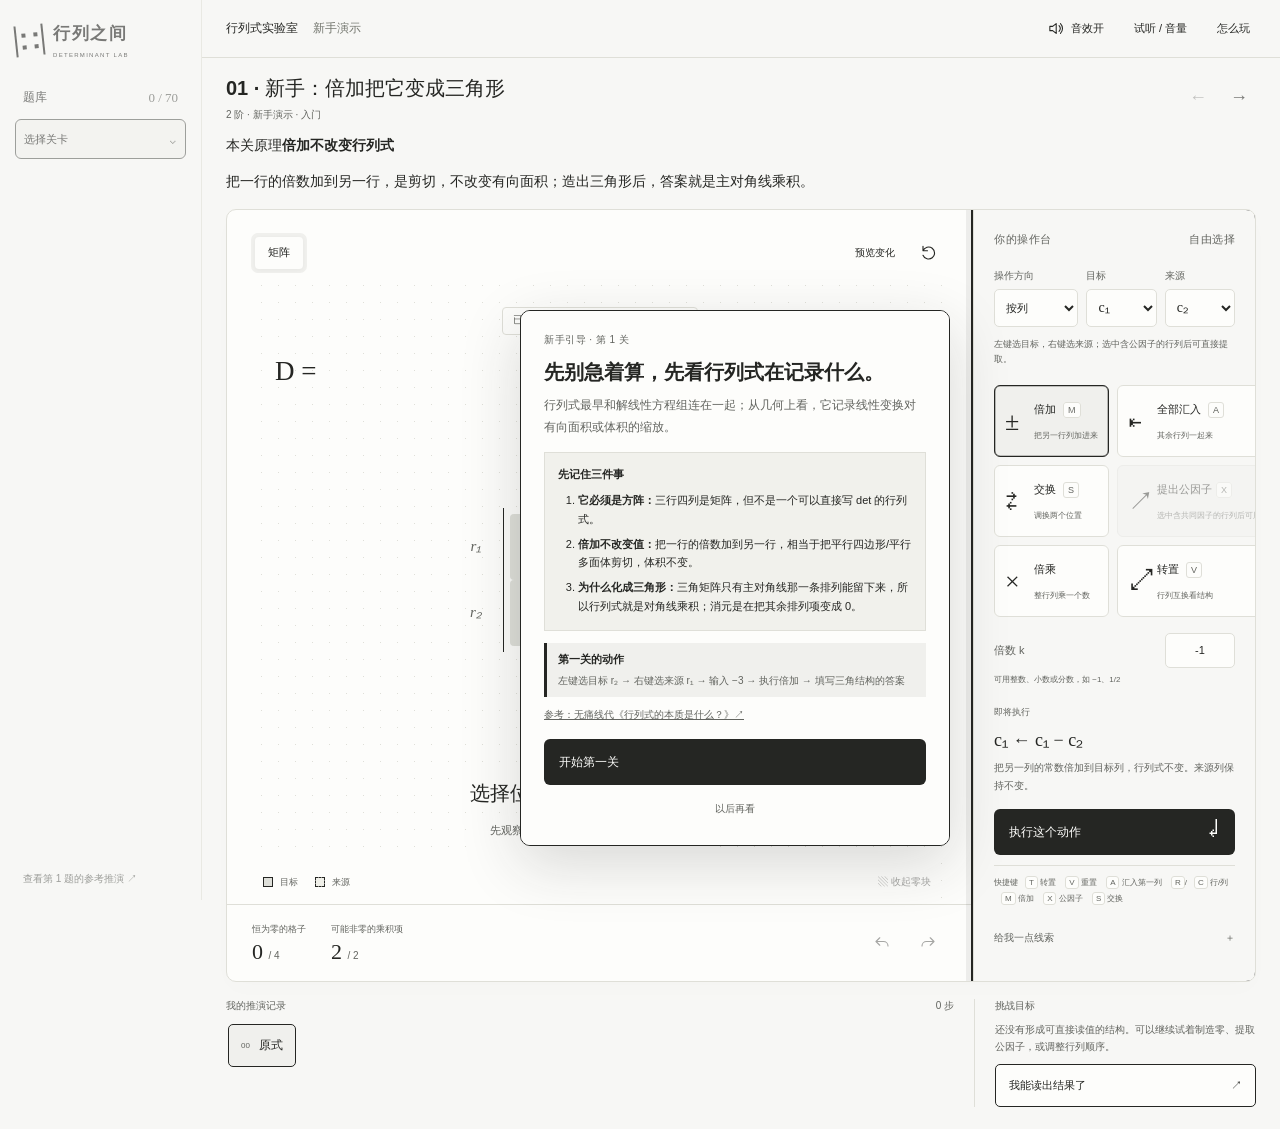
==== index.html @ 43e79a79 "Add ten principle demos and guided first level" ====
<!doctype html>
<html lang="zh-CN"><head><meta charset="UTF-8"><meta name="viewport" content="width=device-width,initial-scale=1"><meta name="theme-color" content="#f7f7f5"><meta name="description" content="由你决定下一步。自由选择行、列和变换，在声音与运动中发现行列式的结构。"><title>行列之间 — 由你决定下一步</title><link rel="stylesheet" href="styles.css"><link rel="stylesheet" href="play.css"></head>
<body class="free-play"><a class="skip" href="#main">跳到实验区</a><div class="app">
<aside class="sidebar bank-sidebar"><a class="brand" href="./" aria-label="行列之间首页"><span class="brand-mark"><i></i><i></i><i></i><i></i></span><span>行列之间<small>DETERMINANT LAB</small></span></a><div class="bank-heading"><strong>题库</strong><span id="bankProgress">0 / 60</span></div><button id="bankToggle" class="bank-toggle" aria-expanded="false">选择关卡 <span>⌄</span></button><div id="bankMenu" class="bank-menu" hidden><label class="bank-filter-label" for="bankFilter">题型</label><select id="bankFilter" class="bank-filter"><option value="all">全部题型</option></select><nav id="problemList" class="problem-list" aria-label="选择题目"></nav></div><a class="guide-link" href="guide.html">查看第 1 题的参考推演 ↗</a></aside>
<div class="main-shell"><header class="topbar"><div class="breadcrumb"><strong>行列式实验室</strong><span id="currentCategory">求和与消元</span></div><div class="top-actions"><button id="soundToggle" class="quiet-button" aria-pressed="true"><svg viewBox="0 0 24 24" aria-hidden="true"><path d="M4 9h4l5-4v14l-5-4H4ZM17 8a6 6 0 0 1 0 8M19 5a10 10 0 0 1 0 14"/></svg><span>音效开</span></button><button data-open="sound" class="quiet-button">试听 / 音量</button><button data-open="help" class="quiet-button">怎么玩</button></div></header>
<main id="main"><section class="problem-heading"><div><h1 id="problemTitle">01 · 求和与消元</h1><p id="problemNote">将行列式化成可以直接读值的结构。</p></div><div class="problem-navigation"><label class="sr-only" for="problemPicker">切换题目</label><select id="problemPicker" aria-label="切换题目"></select><button id="previousProblem" class="icon-button" aria-label="上一题">←</button><button id="nextProblem" class="icon-button" aria-label="下一题">→</button></div></section><div id="principleCard" class="principle-card" hidden><span class="principle-tag">本关原理</span><strong id="principleTitle"></strong><p id="principleText"></p></div>
<section class="workbench free-workbench" aria-label="自由操作实验台"><div class="experiment"><div class="canvas-toolbar"><div class="segmented" role="group" aria-label="显示模式"><button id="symbolicMode" class="active" aria-pressed="true">符号</button><button id="numericMode" aria-pressed="false">代入数字</button></div><div class="toolbar-right"><button id="previewToggle" class="quiet-button" aria-pressed="false">预览变化</button><button id="reset" class="icon-button" title="重新开始" aria-label="重新开始"><svg viewBox="0 0 24 24" aria-hidden="true"><path d="M4 9a8 8 0 1 1 0 6M4 3v6h6"/></svg></button></div></div>
<div id="numericControls" class="numeric-controls" hidden><label for="xValue">令 <i>x</i> = <output id="xOutput">2</output></label><input id="xValue" type="range" min="-3" max="3" value="2" step="1" aria-label="x 的取值"><span id="numericResult"></span></div>
<div class="free-stage" id="stage"><div id="stageCaption" class="play-caption">左键选目标，右键选来源；键盘也可以直接操作。</div><div class="board-area"><div id="lhs" class="math free-lhs">D =</div><div id="boardWrap" class="board-wrap"><div id="columnHandles" class="column-handles" aria-label="选择列"></div><div id="rowHandles" class="row-handles" aria-label="选择行"></div><div id="matrix" class="play-matrix" role="group" aria-label="当前行列式"></div><div id="blocks" class="blocks" aria-hidden="true"></div><svg id="actionArrows" class="action-arrows" aria-hidden="true"></svg></div></div><div id="formula" class="math free-formula"></div><div id="feedback" class="play-feedback" role="status" aria-live="polite">先观察；也可以直接试试。每一步都能撤销。</div><div class="board-bottom"><div class="legend"><span class="target-key"></span>目标 <span class="source-key"></span>来源</div><button id="compress" class="text-button" aria-pressed="false">▧ 收起零块</button></div></div>
<div class="play-status"><div><span class="stat-label">恒为零的格子</span><strong id="zeroCount">0 <small>/ 16</small></strong></div><div><span class="stat-label">可能非零的乘积项</span><strong id="termCount">24 <small>/ 24</small></strong></div><div class="undo-controls"><button id="undo" class="icon-button" aria-label="撤销" title="撤销"><svg viewBox="0 0 24 24" aria-hidden="true"><path d="M9 5 4 10l5 5M4 10h10a6 6 0 0 1 6 6"/></svg></button><button id="redo" class="icon-button" aria-label="重做" title="重做"><svg viewBox="0 0 24 24" aria-hidden="true"><path d="m15 5 5 5-5 5M20 10H10a6 6 0 0 0-6 6"/></svg></button></div></div></div>
<aside class="guide free-guide" aria-label="选择你的操作"><div class="guide-top"><span>你的操作台</span><span>自由选择</span></div><div class="selection-controls"><label>操作方向<select id="axis"><option value="column">按列</option><option value="row">按行</option></select></label><label>目标<select id="target" aria-label="目标行或列"></select></label><label id="sourceLabel">来源<select id="source" aria-label="来源行或列"></select></label></div><p class="selection-tip" id="selectionTip">左键选目标，右键选来源；选中含公因子的行列后可直接提取。</p>
<div class="operation-grid" id="operations" role="group" aria-label="选择变换"><button data-op="add" class="op-tile active" aria-pressed="true"><span>±</span><strong>倍加 <kbd>M</kbd></strong><small>把另一行列加进来</small></button><button data-op="sum" class="op-tile" aria-pressed="false"><span>⇤</span><strong>全部汇入 <kbd>A</kbd></strong><small>其余行列一起来</small></button><button data-op="swap" class="op-tile" aria-pressed="false"><span>⇄</span><strong>交换 <kbd>S</kbd></strong><small>调换两个位置</small></button><button data-op="extractX" class="op-tile" aria-pressed="false"><span>↗</span><strong id="extractTitle">提出公因子 <kbd>X</kbd></strong><small id="extractHint">选中可提取的行列后一键执行</small></button><button data-op="scale" class="op-tile" aria-pressed="false"><span>×</span><strong>倍乘</strong><small>整行列乘一个数</small></button><button data-op="transpose" class="op-tile" aria-pressed="false"><span>⤢</span><strong>转置 <kbd>V</kbd></strong><small>行列互换看结构</small></button></div>
<label class="coefficient-control" id="coefficientLabel">倍数 k <input id="coefficient" value="-1" inputmode="text" aria-label="操作倍数" aria-describedby="coefficientHelp"><span id="coefficientHelp">可用整数、小数或分数，如 −1、1/2</span></label><div class="next-operation free-next"><span>即将执行</span><div id="operationPreview" class="math"></div><p id="operationReason"></p></div><button id="apply" class="primary-button"><span>执行这个动作</span><span>↵</span></button><div class="key-strip"><span>快捷键</span><kbd>T</kbd> 转置 <kbd>V</kbd> 重置 <kbd>A</kbd> 汇入第一列 <kbd>R</kbd>/<kbd>C</kbd> 行/列 <kbd>M</kbd> 倍加 <kbd>X</kbd> 公因子 <kbd>S</kbd> 交换</div><button id="hint" class="hint-button">给我一点线索 <span>＋</span></button><p id="hintText" class="hint-text" hidden></p><div id="demoAssist" class="demo-assist" hidden><strong>60 秒提示</strong><p>还没找到路线？这里是本题最短参考演示。你可以逐步观看，也可以继续自己尝试。</p><button id="showDemo" class="demo-button">显示最短演示</button><div id="demoPanel" hidden></div></div></aside></section>
<section class="free-bottom"><div class="history-panel"><div class="section-label">我的推演记录 <span id="historyCount">0 步</span></div><div id="history" class="history-list"></div></div><div class="finish-panel"><div class="section-label">挑战目标</div><p id="structureText">让它成为能直接读值的结构。<br>不限定你用哪一种方法。</p><button id="readResult" class="result-button">我能看出答案了 <span>↗</span></button><div id="result" class="result-content" hidden></div><div id="answerGate" class="answer-gate" hidden><label for="answerInput">填写你的答案 <span>答案是行列式的值</span></label><div class="answer-row"><input id="answerInput" aria-label="填写行列式答案" inputmode="text" autocomplete="off" placeholder="例如 10 或 x^4"><button id="answerSubmit">提交答案</button></div><p id="answerFeedback" role="status"></p></div></div></section>
<div id="saveStatus" class="save-status" role="status"></div></main></div></div>
<div id="tutorialOverlay" class="tutorial-overlay" hidden><div class="tutorial-card" role="dialog" aria-labelledby="tutorialTitle"><div class="tutorial-kicker">新手引导 · 第 1 关</div><h2 id="tutorialTitle">先别急着算，先看行列式在记录什么。</h2><p id="tutorialText">行列式最早和解线性方程组连在一起；从几何上看，它记录线性变换对有向面积或体积的缩放。</p><div class="tutorial-lesson"><strong>先记住三件事</strong><ol><li><b>它必须是方阵：</b>三行四列是矩阵，但不是一个可以直接写 det 的行列式。</li><li><b>倍加不改变值：</b>把一行的倍数加到另一行，相当于把平行四边形/平行多面体剪切，体积不变。</li><li><b>为什么化成三角形：</b>三角矩阵只有主对角线那一条排列能留下来，所以行列式就是对角线乘积；消元是在把其余排列项变成 0。</li></ol></div><div class="tutorial-rule"><strong>第一关的动作</strong><span>左键选目标 r₂ → 右键选来源 r₁ → 输入 −3 → 执行倍加 → 填写三角结构的答案</span></div><a class="tutorial-source" href="https://www.bilibili.com/video/BV13e411m7Js/" target="_blank" rel="noopener">参考：无痛线代《行列式的本质是什么？》↗</a><div class="tutorial-arrow" aria-hidden="true">↘</div><button id="tutorialNext" class="primary-button">开始第一关</button><button id="tutorialSkip" class="tutorial-skip">以后再看</button></div></div>
<dialog id="infoDialog"><div class="dialog-top"><h2 id="dialogTitle"></h2><button id="closeDialog" class="icon-button" aria-label="关闭"><svg viewBox="0 0 24 24" aria-hidden="true"><path d="m6 6 12 12M18 6 6 18"/></svg></button></div><div id="dialogContent"></div></dialog><div id="srStatus" class="sr-only" role="status" aria-live="polite"></div><script src="engine.js"></script><script src="symbolic.js"></script><script src="sound.js"></script><script src="problems.js"></script><script src="app.js"></script></body></html>
---- styles.css ----
@charset "UTF-8";
:root{--bg:#f7f7f5;--paper:#fdfdfb;--surface:#f0f0ed;--surface-strong:#e5e5e0;--ink:#252623;--secondary:#62645f;--muted:#73766e;--line:#dfdfd8;--accent:#252623;--accent-text:#fdfdfb;--radius:10px;--ease:cubic-bezier(.22,1,.36,1);--ui:180ms;--motion:850ms;--font:"Segoe UI","Microsoft YaHei","PingFang SC",sans-serif;--math:"Cambria Math",Cambria,"Times New Roman",serif}
*{box-sizing:border-box}body{margin:0;background:var(--bg);color:var(--ink);font-family:var(--font);font-size:14px;-webkit-font-smoothing:antialiased}button,input{font:inherit}button,a,input{-webkit-tap-highlight-color:transparent}button{cursor:pointer;color:inherit}button{border:0;background:none}button:disabled{opacity:.4;cursor:default}button:not(:disabled):active{transform:translateY(1px)}button:focus-visible,a:focus-visible,input:focus-visible{outline:2px solid var(--ink);outline-offset:4px}button, a{touch-action:manipulation}a{color:inherit;text-decoration:none}svg{width:20px;height:20px;fill:none;stroke:currentColor;stroke-width:1.5;stroke-linecap:round;stroke-linejoin:round;flex-shrink:0}p{line-height:1.85}sup{font-size:.6em}.math{font-family:var(--math);font-weight:400;letter-spacing:0}.sr-only{position:absolute;width:1px;height:1px;overflow:hidden;clip:rect(0,0,0,0);white-space:nowrap}.skip{position:fixed;top:-100px;left:16px;z-index:10;padding:12px;background:var(--ink);color:var(--paper)}.skip:focus{top:12px}.app{display:grid;grid-template-columns:226px minmax(0,1fr);min-height:100dvh}.sidebar{display:flex;flex-direction:column;border-right:1px solid var(--line);padding:36px 23px 23px;min-height:100dvh}.brand{display:flex;align-items:center;gap:12px;font-size:20px;font-weight:650;letter-spacing:2px}.brand small{display:block;font-size:8px;letter-spacing:1.6px;font-weight:500;margin-top:7px}.brand-mark{width:35px;height:35px;border-left:2px solid var(--ink);border-right:2px solid var(--ink);display:grid;grid-template-columns:repeat(2,4px);justify-content:center;align-content:center;gap:8px;transform:rotate(-6deg)}.brand-mark i{width:4px;height:4px;background:var(--ink)}.sidebar-body{padding-top:56px}.nav-caption{font-size:11px;color:var(--secondary);margin:0 12px 16px;letter-spacing:1px}.nav-item{display:flex;align-items:center;width:100%;gap:12px;padding:0 12px;height:46px;font-size:13px;margin:6px 0;border-radius:6px;position:relative;text-align:left}.nav-item.selected{background:var(--surface-strong);font-weight:600}.nav-icon{font-size:23px;line-height:1}.nav-arrow{margin-left:auto;font-size:17px}.nav-item svg{width:18px;height:18px}.sidebar-rule{height:1px;background:var(--line);margin:32px 10px}.chapter{display:flex;gap:13px;padding:3px 12px}.chapter>span{font-family:var(--math);font-size:20px;color:var(--secondary)}.chapter>div{font-size:12px;line-height:1.7;font-weight:600}.chapter small{display:block;font-size:10px;font-weight:400;color:var(--secondary);margin-top:4px}.side-illustration{position:relative;font:italic 14px var(--math);display:grid;grid-template-columns:repeat(4,1fr);gap:15px 3px;text-align:center;margin:66px 16px 24px;padding:10px 3px;color:var(--secondary);border-left:1px solid var(--line);border-right:1px solid var(--line);transform:rotate(-7deg)}.side-arrow{position:absolute;right:-7px;top:-40px;font-size:42px;color:var(--ink);transform:rotate(-12deg)}.side-thought{text-align:center;font-size:12px;color:var(--secondary);line-height:1.9}.sidebar-foot{margin-top:auto;padding:58px 5px 0;font-size:10px;color:var(--secondary);display:flex;align-items:center;gap:6px}.sidebar-foot>span:last-child{margin-left:auto}.status-dot,.live-dot{display:inline-block;width:5px;height:5px;border-radius:50%;background:var(--ink)}.topbar{height:80px;border-bottom:1px solid var(--line);padding:0 42px;display:flex;align-items:center;justify-content:space-between}.breadcrumb{display:flex;align-items:center;gap:15px;color:var(--secondary);font-size:12px}.breadcrumb strong{font-weight:500;color:var(--ink)}.breadcrumb>span:not(.preview-badge){color:var(--muted)}.preview-badge{font-size:9px;border:1px solid var(--line);padding:3px 7px;margin-left:8px;border-radius:4px;letter-spacing:1px}.quiet-button{display:flex;align-items:center;gap:7px;font-size:12px;min-height:44px}.quiet-button svg{width:17px;height:17px}main{max-width:1420px;margin:0 auto;padding:37px 42px 0}.page-intro{display:flex;justify-content:space-between;align-items:center;margin-bottom:29px;gap:20px}.eyebrow{font-size:11px;color:var(--secondary);letter-spacing:.6px}.eyebrow span{margin:0 8px}h1{font-size:clamp(23px,2.2vw,34px);font-weight:570;letter-spacing:-.7px;margin:12px 0 9px;line-height:1.45}.page-intro p{margin:0;color:var(--secondary);font-size:12px}.original-button{display:flex;gap:11px;align-items:center;text-align:left;font-size:11px;padding:8px;flex-shrink:0}.original-button small{display:block;font-size:10px;color:var(--secondary);margin-top:6px}.note-mini{font:italic 21px var(--math);width:37px;height:43px;border:1px solid var(--line);background:var(--paper);box-shadow:3px 3px 0 var(--surface-strong);display:flex;align-items:center;justify-content:center;transform:rotate(-7deg)}.workbench{display:grid;grid-template-columns:minmax(0,1fr) 282px;border:1px solid var(--line);border-radius:var(--radius);background:var(--paper);overflow:hidden;box-shadow:0 8px 24px #33332b03}.experiment{min-width:0;display:flex;flex-direction:column}.canvas-toolbar{padding:21px 24px 0;display:flex;align-items:center;justify-content:space-between;gap:8px;min-height:58px}.segmented{display:inline-flex;gap:3px;background:var(--surface);padding:4px;border-radius:7px}.segmented button{padding:0 13px;min-height:32px;font-size:11px;border-radius:4px;color:var(--secondary)}.segmented button.active{background:var(--paper);color:var(--ink);box-shadow:0 1px 4px #2526230c}.icon-button{width:40px;min-height:40px;display:inline-flex;align-items:center;justify-content:center;border-radius:5px;flex-shrink:0}.icon-button svg{width:18px;height:18px}.matrix-stage{position:relative;min-height:390px;flex:1;background-image:radial-gradient(var(--line) .7px,transparent .7px);background-size:17px 17px;background-position:8px 9px;margin:18px 20px 0;border-radius:6px;overflow:hidden;display:flex;align-items:center;flex-direction:column;padding:21px 12px 0}.stage-caption{display:flex;align-items:center;gap:8px;font-size:10px;color:var(--secondary);text-align:center;z-index:1;background:var(--paper);padding:3px 8px;border:1px solid var(--line);border-radius:4px;min-height:25px}.live-dot{width:4px;height:4px;background:var(--secondary)}.equation{display:flex;align-items:center;justify-content:center;width:100%;gap:18px;margin:42px 0 17px;position:relative;padding-right:35px;min-height:202px}.lhs{font-size:31px;white-space:nowrap;min-width:72px;text-align:right}.matrix-wrap{position:relative;flex-shrink:0;--cell:64px;--row:46px}.matrix{display:grid;grid-template-columns:repeat(4,var(--cell));grid-template-rows:repeat(4,var(--row));padding:8px 6px;border-left:1.7px solid var(--ink);border-right:1.7px solid var(--ink);position:relative;background:var(--paper);isolation:isolate}.cell{font:italic 24px var(--math);display:flex;align-items:center;justify-content:center;position:relative;z-index:1;transition:opacity var(--ui) ease,background var(--ui) ease;border-radius:4px;white-space:nowrap}.cell.highlight{background:var(--surface-strong);color:var(--ink)}.cell.constant{font-style:normal}.cell.zero{color:var(--secondary)}.cell.zero.covered{opacity:0}.column-labels{position:absolute;display:grid;grid-template-columns:repeat(4,var(--cell));top:-25px;left:8px;font:italic 13px var(--math);color:var(--secondary);text-align:center}.row-labels{position:absolute;display:grid;grid-template-rows:repeat(4,var(--row));align-items:center;left:-24px;top:8px;font:italic 13px var(--math);color:var(--secondary)}.arrows{position:absolute;width:calc(100% + 56px);height:calc(100% + 58px);top:-42px;left:-28px;pointer-events:none;color:var(--secondary);z-index:3;overflow:visible}.arrows path.motion-path{stroke:currentColor;stroke-width:1.4;fill:none;marker-end:url(#arrowHead);opacity:.75}.arrow-static{opacity:.45}.matrix-stage.moving .motion-path{stroke-dasharray:400;animation:trace var(--motion) var(--ease) both}.matrix-stage.moving .cell.affected{animation:change var(--motion) ease both}.moving[data-motion="left"] .cell.affected{animation-name:flowLeft}.moving[data-motion="up"] .cell.affected{animation-name:flowUp}.moving[data-motion="extract"] .cell.affected{animation-name:extract}.moving[data-motion="diagonal"] .cell.affected{animation-name:diagonal}.final-answer{font-size:31px;position:absolute;right:0;background:var(--paper);padding:8px 3px}.operation-formula{font-size:20px;min-height:29px;background:var(--paper);padding:2px 12px;text-align:center}.canvas-note{font-size:10px;color:var(--secondary);margin:5px 0 18px;min-height:19px;text-align:center;max-width:90%}.canvas-bottom{width:100%;margin-top:auto;display:flex;justify-content:space-between;align-items:center;gap:10px;min-height:45px;color:var(--secondary);font-size:9px;background:var(--paper);padding:0 6px}.canvas-bottom>span{display:flex;align-items:center;gap:7px}.legend-line{width:12px;height:8px;background:var(--surface-strong);border:1px solid var(--muted);border-radius:2px}.text-button{display:flex;align-items:center;gap:5px;font-size:10px;min-height:44px}.text-button svg{width:13px;height:13px}.playback{display:flex;gap:5px;align-items:center;min-height:76px;padding:12px 24px;border-top:1px solid var(--line);margin-top:0}.timeline{display:flex;align-items:center;justify-content:center;gap:5px;flex:1;padding:0 12px}.timeline button{height:40px;flex:1;min-width:10px;position:relative;padding:0}.timeline button:before{content:"";height:3px;position:absolute;inset:19px 0 auto;border-radius:3px;background:var(--line)}.timeline button.past:before{background:var(--secondary)}.timeline button.current:before{background:var(--ink);height:5px;top:18px}.step-counter{white-space:nowrap;color:var(--secondary);font-size:10px;letter-spacing:1px}.step-counter strong{color:var(--ink);font-weight:500}.guide{padding:26px 25px 21px;border-left:1px solid var(--line);background:var(--bg)}.guide-top{display:flex;justify-content:space-between;font-size:10px;color:var(--secondary);letter-spacing:.5px}.guide-top span:last-child{font-family:var(--math)}.gesture{font:54px var(--math);height:70px;display:flex;align-items:center;margin:10px 0 3px}.guide h2{font-size:18px;font-weight:550;line-height:1.6;margin:0 0 9px;letter-spacing:-.3px}.guide>p{color:var(--secondary);font-size:11px;line-height:1.9;min-height:63px;margin:0}.next-operation{margin:18px 0 20px}.next-operation>span{font-size:9px;color:var(--secondary)}.next-operation>div{font-size:17px;line-height:1.6;margin-top:7px;min-height:28px}.primary-button{background:var(--ink);color:var(--accent-text);width:100%;height:46px;border-radius:6px;padding:0 15px;font-size:12px;display:flex;align-items:center;justify-content:space-between;transition:background var(--ui),transform var(--ui)}.primary-button>span:last-child{font:24px var(--math)}.invariant{display:flex;align-items:flex-start;gap:5px;margin:12px 0 0;font-size:9px;color:var(--secondary);line-height:1.8}.invariant svg{width:13px;height:13px;margin-top:2px}.guide-divider{height:1px;background:var(--line);margin:21px 0 5px}.why-button{display:flex;align-items:center;justify-content:space-between;width:100%;min-height:40px;padding:0;font-size:10px}.why-button>span:last-child{font-size:15px}.guide .why-detail{font-size:11px;margin:6px 0 8px;min-height:0}.micro-tip{margin-top:9px;border-left:2px solid var(--line);padding-left:11px}.micro-tip>span{font-size:9px;color:var(--secondary)}.micro-tip p{font-size:10px;line-height:1.8;margin:5px 0 0;color:var(--secondary)}.bottom-grid{display:grid;grid-template-columns:1fr 282px;gap:26px;margin:25px 0 0}.section-label{font-size:10px;color:var(--secondary);margin-bottom:13px}.route-items{display:flex;align-items:center;gap:13px;font-size:10px;color:var(--secondary);line-height:2}.route-items i{font-style:normal;color:var(--muted)}.route-items .current{color:var(--ink);font-weight:600;border-bottom:1px solid var(--ink)}.notebook{display:flex;gap:12px;border-left:1px solid var(--line);padding-left:22px}.notebook-mark{font:38px var(--math);line-height:1;color:var(--secondary)}.notebook p{font-size:10px;line-height:1.85;margin:0;color:var(--secondary)}.notebook strong{font-weight:500;color:var(--ink)}.page-footer{margin-top:32px;padding:19px 0;border-top:1px solid var(--line);display:flex;justify-content:space-between;gap:12px;color:var(--secondary);font-size:9px}.dot-sep{margin:0 8px}.numeric-controls{display:flex;align-items:center;gap:12px;flex-wrap:wrap;padding:15px 30px 0;font-size:11px;min-height:40px}.numeric-controls label{white-space:nowrap}.numeric-controls output{font-weight:600;display:inline-block;width:15px}input[type=range]{accent-color:var(--ink);width:120px;height:24px;cursor:pointer}#numericResult{margin-left:auto;font-family:var(--math);font-size:14px}#numericControls:not([hidden])+.matrix-stage{margin-top:8px}.block-overlay{position:absolute;left:calc(8px + 2 * var(--cell));top:calc(8px + 2 * var(--row));width:calc(2 * var(--cell));height:calc(2 * var(--row));background:var(--surface);border:1px solid var(--muted);border-radius:4px;z-index:4;display:flex;flex-direction:column;align-items:center;justify-content:center;pointer-events:none;animation:blockIn .25s var(--ease)}.block-overlay span{font:40px var(--math)}.block-overlay small{font-size:8px;color:var(--secondary)}dialog{width:min(720px,calc(100vw - 30px));max-height:86dvh;overflow:auto;border:1px solid var(--line);border-radius:12px;padding:24px 28px;background:var(--paper);color:var(--ink);box-shadow:0 20px 90px #25262320}dialog::backdrop{background:#25262366;backdrop-filter:blur(3px)}.dialog-top{display:flex;align-items:center;justify-content:space-between;gap:12px;border-bottom:1px solid var(--line);padding-bottom:12px;margin-bottom:18px}.dialog-top h2{font-size:20px;font-weight:550;margin:0}#dialogContent{font-size:14px;line-height:1.85;color:var(--secondary)}#dialogContent strong{font-weight:600;color:var(--ink)}#dialogContent img{display:block;width:100%;height:auto;border:1px solid var(--line);border-radius:4px}#dialogContent ol{padding-left:23px}#dialogContent li{padding:6px 0}#dialogContent .math{font-size:21px;color:var(--ink)}#dialogContent .callout{padding:15px 18px;border-left:2px solid var(--ink);background:var(--surface);margin:20px 0}.key{display:inline-flex;align-items:center;justify-content:center;min-width:28px;height:26px;border:1px solid var(--line);background:var(--surface);border-radius:4px;margin:0 4px;font-size:12px}.help-row{margin:10px 0}.end-sweep{position:absolute;inset:0;background:linear-gradient(115deg,transparent 20%,#ffffffcc 47%,transparent 72%);transform:translateX(-150%);pointer-events:none;animation:sweep .9s var(--ease)}[hidden]{display:none!important}
@media(hover:hover){.nav-item:not(.selected):hover,.icon-button:not(:disabled):hover,.quiet-button:hover,.original-button:hover{background:var(--surface)}.primary-button:not(:disabled):hover{background:var(--secondary)}.timeline button:hover:before{background:var(--secondary)}.why-button:hover,.text-button:not(:disabled):hover{color:var(--ink)}}
@keyframes trace{from{stroke-dashoffset:400;opacity:0}20%{opacity:.85}to{stroke-dashoffset:0;opacity:.85}}@keyframes change{0%,35%{opacity:.2}100%{opacity:1}}@keyframes flowLeft{0%{transform:translateX(28px);opacity:.15}100%{transform:translateX(0);opacity:1}}@keyframes flowUp{0%{transform:translateY(25px);opacity:.15}100%{transform:translateY(0);opacity:1}}@keyframes extract{0%{transform:scale(.88);opacity:.15}100%{transform:scale(1);opacity:1}}@keyframes diagonal{0%{transform:translate(-15px,-15px);opacity:.1}100%{transform:translate(0,0);opacity:1}}@keyframes blockIn{from{transform:scale(.94);opacity:0}to{transform:scale(1);opacity:1}}@keyframes sweep{to{transform:translateX(150%)}}
@media(min-width:1550px){main{padding-top:47px}.matrix-wrap{--cell:76px;--row:53px}.matrix-stage{min-height:448px}.guide{padding:30px}.guide h2{font-size:21px}.guide>p{font-size:13px}.guide-top{font-size:12px}.next-operation>div{font-size:20px}.workbench{grid-template-columns:minmax(0,1fr) 310px}.gesture{margin-top:20px;margin-bottom:10px}.primary-button{height:50px;font-size:14px}.guide .why-button,.micro-tip p,.invariant{font-size:11px}.canvas-note,.canvas-bottom,.stage-caption{font-size:12px}.cell{font-size:28px}.equation{margin-top:51px;margin-bottom:25px}.original-button{font-size:12px}.bottom-grid{grid-template-columns:1fr 310px}.route-items,.notebook p{font-size:12px}.section-label,.page-footer{font-size:11px}}
@media(max-width:1200px){.app{grid-template-columns:190px minmax(0,1fr)}.sidebar{padding-left:16px;padding-right:16px}.brand{font-size:18px;gap:8px}.brand small{font-size:7px}.topbar{padding:0 28px}main{padding:30px 28px 0}.workbench{grid-template-columns:minmax(0,1fr) 248px}.guide{padding:24px 20px}.matrix-wrap{--cell:53px;--row:44px}.cell{font-size:22px}.equation{gap:10px;padding-right:14px}.lhs{font-size:26px;min-width:53px}.original-button{display:none}.guide h2{font-size:16px}.bottom-grid{grid-template-columns:1fr 248px;gap:12px}.route-items{gap:7px;font-size:9px}.notebook{padding-left:16px}.final-answer{font-size:26px}.canvas-toolbar{padding-left:17px;padding-right:17px}.matrix-stage{margin-left:12px;margin-right:12px}.playback{padding:12px 15px}}
@media(max-width:980px){.app{grid-template-columns:76px minmax(0,1fr)}.sidebar{padding:27px 17px}.brand>span:last-child,.nav-caption,.nav-item,.chapter,.side-illustration,.side-thought,.sidebar-rule,.sidebar-foot{display:none}.brand-mark{width:36px;height:36px}.sidebar-body{padding-top:38px}.nav-item.selected{display:flex;padding:0;justify-content:center;font-size:0;width:42px;height:44px}.nav-item.selected .nav-icon{font-size:25px}.nav-arrow{display:none}.topbar{height:72px}main{padding-top:29px}.page-intro{margin-bottom:23px}.workbench{grid-template-columns:minmax(0,1fr) 235px}.guide{padding:24px 18px}.matrix-wrap{--cell:52px;--row:45px}.matrix-stage{min-height:390px}.bottom-grid{grid-template-columns:1fr}.notebook{display:none}.route-items{font-size:11px;gap:17px}.final-answer{right:-5px;font-size:23px}.equation{padding-right:9px;gap:10px}.lhs{min-width:48px;font-size:24px}}
@media(max-width:740px){.app{display:block}.sidebar{display:none}.topbar{height:62px;padding:0 20px}.breadcrumb{font-size:11px;gap:10px}.preview-badge{margin-left:0}.quiet-button{font-size:11px}main{padding:25px 18px 0}.eyebrow{font-size:10px}.page-intro{margin-bottom:22px}h1{font-size:25px;letter-spacing:-.5px;margin-top:11px}.page-intro p{font-size:11px}.workbench{grid-template-columns:1fr;border-radius:8px}.guide{border-left:0;border-top:1px solid var(--line);display:grid;grid-template-columns:44px 1fr;gap:0 13px;padding:22px}.guide-top{grid-column:1/-1;margin-bottom:16px}.gesture{grid-row:2/4;grid-column:1;font-size:39px;margin:0;height:51px}.guide h2{grid-column:2;margin:0;font-size:18px}.guide>p{grid-column:2;min-height:0;margin-top:6px;font-size:12px}.next-operation{grid-column:1/-1;margin:18px 0 15px;display:flex;justify-content:space-between;align-items:center;gap:12px}.next-operation>div{margin:0;font-size:19px;min-height:0}.next-operation>span{font-size:10px}.primary-button,.invariant,.guide-divider,.why-button,.why-detail,.micro-tip{grid-column:1/-1}.primary-button{font-size:13px;min-height:48px}.invariant{font-size:11px}.why-button{font-size:12px}.guide .why-detail{font-size:12px;line-height:1.85}.guide-divider{margin:16px 0 3px}.micro-tip{display:none}.canvas-toolbar{padding:15px 18px 0}.segmented button{min-height:36px;font-size:11px}.matrix-stage{min-height:370px;margin:13px 11px 0;padding-top:15px}.equation{gap:14px;margin:41px 0 18px;padding-right:15px}.matrix-wrap{--cell:57px;--row:43px}.lhs{font-size:26px;min-width:46px}.cell{font-size:23px}.stage-caption{font-size:9px;padding:5px 7px}.operation-formula{font-size:19px}.canvas-note{font-size:10px}.canvas-bottom{font-size:9px}.text-button{font-size:10px}.playback{padding:9px 15px;min-height:66px}.playback .icon-button{width:36px}.timeline{padding:0 5px}.bottom-grid{margin-top:21px}.route-items{font-size:10px;gap:10px;justify-content:space-between}.section-label{font-size:10px}.page-footer{font-size:9px;margin-top:23px;flex-direction:column;align-items:center;gap:6px;padding-top:15px;padding-bottom:18px}.numeric-controls{padding:12px 20px 0;font-size:10px;gap:8px}.numeric-controls input{width:110px}#numericResult{font-size:12px}.final-answer{right:2px;font-size:25px}.canvas-bottom>span{font-size:8px}}
@media(max-width:380px){main{padding-left:12px;padding-right:12px}h1{font-size:22px}.matrix-wrap{--cell:47px;--row:42px}.cell{font-size:21px}.equation{gap:9px;padding-right:12px}.lhs{font-size:23px;min-width:39px}.matrix-stage{margin-left:5px;margin-right:5px;padding-left:7px;padding-right:7px}.row-labels{left:-18px;font-size:11px}.operation-formula{font-size:17px}.guide{padding:18px}.route-items{gap:4px;font-size:9px}.stage-caption{font-size:8px}.preview-badge{display:none}.numeric-controls input{width:84px}.final-answer{font-size:21px;right:-1px}}
@media(max-width:740px){.next-operation{display:block}.next-operation>div{margin-top:7px;font-size:17px}.final-answer{display:none!important}.matrix-wrap{--cell:51px}.equation{padding-right:7px;gap:15px}.lhs{min-width:0;flex-shrink:0}.primary-button{position:fixed;left:30px;right:30px;bottom:16px;width:calc(100% - 60px);z-index:6;box-shadow:0 4px 18px #25262325}.page-footer{padding-bottom:88px}.guide h2{font-size:17px}}
@media(max-width:380px){.matrix-wrap{--cell:43px}.equation{gap:13px;padding-right:4px}.lhs{font-size:21px!important}.cell{font-size:20px}.primary-button{left:24px;right:24px;width:calc(100% - 48px)}}
@media(max-width:740px){.equation{flex-direction:column;margin-top:62px;margin-bottom:16px;padding:0;min-height:190px}.lhs{position:absolute;left:8px;top:-41px;font-size:22px!important}.matrix-stage{min-height:399px}}
@media(prefers-reduced-motion:reduce){*,*::before,*::after{animation-duration:.01ms!important;animation-iteration-count:1!important;transition-duration:.01ms!important;scroll-behavior:auto!important}}
---- play.css ----
:root{--target:#dedfd9;--source:#f0f0e9;--positive:#355442;--negative:#794d38}
.top-actions{display:flex;gap:18px;align-items:center}.top-actions .quiet-button{font-size:11px}.reference-link{font-size:11px;color:var(--secondary);display:flex;gap:9px;align-items:center;min-height:44px}.side-score{margin:52px 12px 0}.side-score>strong{font:44px var(--math);margin-right:8px}.side-score>span{font-size:11px;color:var(--secondary)}.side-score p{font-size:11px;color:var(--secondary)}.free-workbench{grid-template-columns:minmax(0,1fr) 306px}.free-guide{padding:25px 23px}.toolbar-right{display:flex;align-items:center;gap:8px}.toolbar-right .quiet-button{font-size:10px}.free-stage{position:relative;min-height:405px;flex:1;display:flex;flex-direction:column;align-items:center;padding:25px 15px 0;margin:10px 18px 0;background-image:radial-gradient(var(--line) .7px,transparent .7px);background-size:17px 17px;background-position:8px 9px;border-radius:6px}.play-caption{font-size:10px;color:var(--secondary);line-height:1.6;text-align:center;background:var(--paper);padding:4px 10px;border:1px solid var(--line);border-radius:4px;min-height:28px}.board-area{position:relative;display:flex;justify-content:center;align-items:center;gap:19px;padding:0 28px;margin:80px 0 24px;width:100%}.board-wrap{position:relative;--cell:62px;--row:50px;flex-shrink:0}.play-matrix{display:grid;grid-template-columns:repeat(4,var(--cell));grid-template-rows:repeat(4,var(--row));padding:6px;border-left:1.5px solid var(--ink);border-right:1.5px solid var(--ink);background:var(--paper);position:relative}.free-lhs{position:absolute;top:-78px;left:15px;font-size:24px;max-width:calc(100% - 30px);overflow-wrap:anywhere;line-height:1.4}.column-handles{position:absolute;top:-47px;left:7.5px;display:grid;grid-template-columns:repeat(4,var(--cell));width:calc(4 * var(--cell))}.row-handles{position:absolute;left:-48px;top:6px;display:grid;grid-template-rows:repeat(4,var(--row))}.matrix-handle{font:italic 15px var(--math);width:42px;height:42px;padding:0;border:1px solid transparent;border-radius:6px;justify-self:center;align-self:center;color:var(--secondary);position:relative;z-index:3}.matrix-handle.is-target{border:1px solid var(--ink);background:var(--ink);color:var(--paper)}.matrix-handle.is-source{border:1px dashed var(--secondary);background:var(--surface)}.play-cell{display:flex;align-items:center;justify-content:center;font:italic 23px var(--math);border:1px solid transparent;border-radius:4px;min-width:0;padding:3px;position:relative;white-space:nowrap}.play-cell.is-target{background:var(--target)}.play-cell.is-source{background:var(--source);border-bottom:1px dashed var(--muted);border-radius:0}.play-cell.is-zero{color:var(--secondary);font-style:normal}.play-cell.long{font-size:17px}.play-cell.very-long{font-size:12px}.play-cell.covered{opacity:0}.play-cell.previewed{background:var(--ink);color:var(--paper);border:1px dashed var(--paper)}.free-formula{font-size:20px;background:var(--paper);padding:3px 7px;min-height:33px;line-height:1.6;text-align:center;max-width:100%;overflow-wrap:anywhere}.play-feedback{font-size:11px;line-height:1.8;color:var(--secondary);text-align:center;background:var(--paper);min-height:30px;padding:3px 10px;margin:6px 0 12px;max-width:100%}.play-feedback.is-error{color:var(--negative)}.play-feedback.is-good{color:var(--positive)}.board-bottom{width:100%;display:flex;align-items:center;justify-content:space-between;gap:10px;background:var(--paper);margin-top:auto;padding:0 3px;min-height:44px;font-size:10px}.legend{display:flex;gap:7px;align-items:center;color:var(--secondary);font-size:9px}.target-key,.source-key{width:10px;height:10px;background:var(--target);border:1px solid var(--ink);display:inline-block}.source-key{border-style:dashed;margin-left:10px;background:var(--source)}.play-status{display:flex;align-items:center;gap:25px;border-top:1px solid var(--line);padding:16px 25px;min-height:77px}.play-status>div{display:flex;flex-direction:column;gap:5px}.play-status .stat-label{font-size:9px;color:var(--secondary)}.play-status strong{font:22px var(--math);line-height:1}.play-status strong small{font:10px var(--font);color:var(--secondary)}.play-status .undo-controls{margin-left:auto;display:flex;flex-direction:row;gap:6px}.selection-controls{display:grid;grid-template-columns:1.2fr 1fr 1fr;gap:8px;margin-top:22px}.selection-controls label{font-size:10px;color:var(--secondary);display:block}.selection-controls select{display:block;width:100%;height:38px;background:var(--paper);border:1px solid var(--line);border-radius:5px;padding:0 7px;color:var(--ink);font:14px var(--math);margin-top:6px;cursor:pointer}.selection-controls label:first-child select{font-family:var(--font);font-size:11px}.selection-controls label.inactive{opacity:.42}.selection-tip{font-size:9px!important;line-height:1.65!important;min-height:0!important;margin:10px 0 18px!important}.operation-grid{display:grid;grid-template-columns:1fr 1fr;gap:8px}.op-tile{position:relative;border:1px solid var(--line);background:var(--paper);text-align:left;padding:12px 10px 10px;border-radius:6px;min-height:72px;display:grid;grid-template-columns:29px 1fr;align-items:center}.op-tile>span{font:26px var(--math);grid-row:1/3;line-height:1}.op-tile>strong{font-size:11px;font-weight:500}.op-tile>small{font-size:8px;color:var(--secondary);margin-top:4px;white-space:nowrap}.op-tile.active{border-color:var(--ink);box-shadow:inset 0 0 0 .3px var(--ink);background:var(--surface)}.coefficient-control{display:grid;grid-template-columns:1fr 70px;gap:6px;align-items:center;margin-top:16px;font-size:11px;color:var(--secondary)}.coefficient-control input{width:100%;height:35px;border:1px solid var(--line);border-radius:5px;background:var(--paper);padding:5px 8px;text-align:center;color:var(--ink)}.coefficient-control>span{grid-column:1/-1;font-size:8px}.free-next{margin:17px 0 15px}.free-next>div{font-size:18px;min-height:28px;overflow-wrap:anywhere}.free-next>p{font-size:10px;color:var(--secondary);line-height:1.75;margin:5px 0 0;min-height:35px}.hint-button{display:flex;justify-content:space-between;align-items:center;font-size:10px;width:100%;min-height:42px;margin-top:10px;padding:0;color:var(--secondary)}.hint-text{font-size:11px!important;line-height:1.8!important;min-height:0!important;margin:0!important;border-left:2px solid var(--line);padding-left:11px}.free-bottom{display:grid;grid-template-columns:minmax(0,1fr) 306px;gap:26px;margin-top:27px}.history-panel,.finish-panel{min-width:0}.history-panel .section-label{display:flex;justify-content:space-between;margin-bottom:10px}.history-list{display:flex;gap:7px;overflow-x:auto;padding:3px 2px 10px;min-height:59px;align-items:flex-start}.history-item{flex-shrink:0;border:1px solid var(--line);background:var(--paper);border-radius:5px;padding:9px 12px;min-height:43px;font-size:12px;font-family:var(--math);display:flex;gap:9px;align-items:center}.history-item>small{font:8px var(--font);color:var(--secondary)}.history-item.current{border-color:var(--ink);background:var(--surface)}.history-item.future{opacity:.5}.finish-panel{border-left:1px solid var(--line);padding-left:24px}.finish-panel p{font-size:11px;color:var(--secondary);line-height:1.7;margin:0 0 12px}.result-button{display:flex;justify-content:space-between;align-items:center;border:1px solid var(--ink);border-radius:5px;width:100%;min-height:43px;padding:10px 13px;font-size:11px;background:var(--paper)}.result-button.ready{background:var(--ink);color:var(--paper)}.result-content{padding:14px 0 0;font-size:12px;line-height:1.7}.result-content .math{font-size:28px;display:block;margin:6px 0 10px}.result-content>small{color:var(--secondary);display:block}.action-arrows{position:absolute;inset:-35px -30px;width:calc(100% + 60px);height:calc(100% + 70px);pointer-events:none;z-index:4;overflow:visible}.action-arrows path{fill:none;stroke:var(--ink);stroke-width:1.6;stroke-linecap:round;stroke-dasharray:600;animation:arrowTravel .65s var(--ease) both}.blocks{position:absolute;inset:6px 7.5px;pointer-events:none}.zero-group{position:absolute;background:var(--surface);border:1px solid var(--muted);border-radius:5px;display:flex;justify-content:center;align-items:center;flex-direction:column;animation:blockIn .22s var(--ease)}.zero-group span{font:36px var(--math)}.zero-group small{font:8px var(--font);color:var(--secondary)}.play-cell.changed{animation:arrive .55s var(--ease) both;animation-delay:var(--delay,0ms)}.play-cell.new-zero{animation:zeroPop .45s var(--ease) both;animation-delay:var(--delay,0ms)}.volume-control{display:flex;align-items:center;gap:12px;margin:12px 0 22px;font-size:13px;flex-wrap:wrap}.volume-control input{width:180px}.sound-demo-grid{display:grid;grid-template-columns:repeat(3,1fr);gap:9px}.sound-demo{border:1px solid var(--line);border-radius:6px;padding:13px 12px;text-align:left;min-height:60px;background:var(--bg);font-size:13px}.sound-demo small{display:block;color:var(--secondary);font-size:10px;margin-top:5px}.sound-demo.playing{background:var(--ink);color:var(--paper)}.sound-demo.playing small{color:var(--paper)}.sound-credit{font-size:11px!important;margin-top:20px;color:var(--secondary)}.sound-credit a{text-decoration:underline}.sound-status{font-size:12px;margin:12px 0 0}.free-play .page-footer{margin-top:23px}.free-play input:focus-visible,.free-play select:focus-visible{outline:2px solid var(--ink);outline-offset:3px}.free-play .free-guide>p{min-height:0}.free-play .primary-button{height:46px}.play-matrix.success{outline:1px solid var(--ink);outline-offset:8px}.free-stage.readable .play-caption{border-color:var(--muted)}
@keyframes arrive{from{transform:translate(var(--dx,0px),var(--dy,14px));opacity:.15}to{transform:translate(0,0);opacity:1}}@keyframes zeroPop{0%{transform:scale(.7);opacity:.2}60%{transform:scale(1.12)}100%{transform:scale(1);opacity:1}}@keyframes arrowTravel{from{stroke-dashoffset:600;opacity:0}to{stroke-dashoffset:0;opacity:.7}}
@media(hover:hover){.op-tile:hover{border-color:var(--secondary);background:var(--surface)}.matrix-handle:hover:not(.is-target){border-color:var(--secondary)}.play-cell:hover{outline:1px solid var(--secondary);outline-offset:-2px}.history-item:hover{border-color:var(--secondary)}.sound-demo:hover{border-color:var(--ink)}.result-button:hover{background:var(--surface);color:var(--ink)}}
@media(min-width:1550px){.free-workbench{grid-template-columns:minmax(0,1fr) 326px}.free-bottom{grid-template-columns:minmax(0,1fr) 326px}.board-wrap{--cell:76px;--row:61px}.play-cell{font-size:29px}.free-stage{min-height:475px}.play-caption,.play-feedback{font-size:12px}.op-tile{min-height:81px;padding:12px}.op-tile>strong{font-size:13px}.op-tile>small{font-size:9px}.free-next>p{font-size:12px}.free-next>div{font-size:20px}.free-lhs{font-size:28px}.free-formula{font-size:24px}.play-status{min-height:87px}}
@media(max-width:1200px){.free-workbench{grid-template-columns:minmax(0,1fr) 263px}.free-guide{padding:24px 17px}.board-wrap{--cell:55px;--row:49px}.free-stage{margin-left:10px;margin-right:10px;padding-left:10px;padding-right:10px}.board-area{padding-left:32px;padding-right:0}.free-lhs{left:5px;font-size:23px}.op-tile{padding:10px 7px;grid-template-columns:25px 1fr}.op-tile>small{font-size:7px}.op-tile>span{font-size:24px}.free-next>div{font-size:16px}.free-formula{font-size:18px}.free-bottom{grid-template-columns:minmax(0,1fr) 263px}.play-status{gap:15px;padding:15px 17px}.reference-link{display:none}.play-status .undo-controls{gap:0}.top-actions{gap:12px}}
@media(max-width:980px){.side-score{display:none}.free-workbench{grid-template-columns:minmax(0,1fr) 246px}.free-guide{padding:22px 14px}.board-wrap{--cell:48px;--row:49px}.play-cell{font-size:22px}.free-bottom{grid-template-columns:1fr 246px}.free-stage{padding:26px 6px 0;margin-left:8px;margin-right:8px}.play-caption{font-size:9px;padding:3px 6px}.free-formula{font-size:17px}.play-feedback{font-size:10px}.play-status{gap:12px;padding:15px 12px}.play-status .stat-label{font-size:8px}.play-status .icon-button{width:32px}.op-tile>strong{font-size:10px}.op-tile>small{font-size:7px}.free-lhs{font-size:22px;left:4px}.top-actions{gap:10px}.top-actions .quiet-button{font-size:10px}}
@media(max-width:740px){.free-play .topbar{height:auto;min-height:64px;align-items:flex-start;flex-direction:column;padding-top:12px;padding-bottom:5px;gap:0}.top-actions{justify-content:space-between;width:100%;gap:14px}.top-actions .quiet-button{min-height:35px;font-size:11px}.top-actions svg{width:15px;height:15px}.free-play main{padding-top:23px}.free-workbench{grid-template-columns:1fr}.free-play .page-intro h1{font-size:27px}.free-play .page-intro p{font-size:11px;max-width:290px}.free-guide{display:block;padding:23px 20px}.free-guide .guide-top{display:flex;margin-bottom:0}.selection-controls{margin-top:16px;gap:12px}.selection-controls select{height:42px}.selection-controls label{font-size:11px}.selection-tip{font-size:10px!important;margin-bottom:14px!important}.operation-grid{grid-template-columns:repeat(3,1fr);gap:8px}.op-tile{grid-template-columns:1fr;min-height:78px;text-align:center;padding:9px 5px}.op-tile>span{grid-row:auto;font-size:24px}.op-tile>strong{font-size:11px;margin-top:5px}.op-tile>small{display:none}.coefficient-control{grid-template-columns:1fr 95px;margin-top:14px;font-size:12px}.coefficient-control>span{font-size:10px}.coefficient-control input{height:42px}.free-next{margin:17px 0 13px;display:block}.free-next>div{font-size:20px;margin-top:8px}.free-next>p{font-size:12px;min-height:0}.free-play .primary-button{position:static;box-shadow:none;width:100%;min-height:48px;font-size:13px}.free-play .free-formula{font-size:19px}.free-stage{min-height:394px;margin:10px 10px 0;padding:16px 9px 0}.play-caption{font-size:10px}.board-area{margin-top:79px;margin-bottom:16px;padding-left:22px;padding-right:0}.board-wrap{--cell:56px;--row:49px}.free-lhs{left:6px;font-size:22px}.row-handles{left:-45px}.play-cell{font-size:24px}.play-feedback{font-size:10px;min-height:33px;margin-bottom:8px}.board-bottom{min-height:42px}.play-status{padding:15px 20px;min-height:78px;gap:23px}.play-status .stat-label{font-size:9px}.play-status .icon-button{width:38px;min-height:44px}.play-status strong{font-size:24px}.free-bottom{grid-template-columns:1fr;gap:20px;margin-top:22px}.finish-panel{border-left:0;padding-left:0;border-top:1px solid var(--line);padding-top:20px}.finish-panel p{font-size:12px}.result-button{min-height:46px;font-size:12px}.hint-button{font-size:12px;min-height:44px}.hint-text{font-size:12px!important}.free-play .page-footer{padding-bottom:22px}.sound-demo-grid{grid-template-columns:repeat(2,1fr)}.free-play .canvas-toolbar{padding-top:13px}.free-play .toolbar-right .quiet-button{font-size:10px}.free-play .segmented button{font-size:11px;padding:0 12px}.free-play .numeric-controls{padding:10px 18px 0}.zero-group span{font-size:31px}.history-list{padding-bottom:13px}}
@media(max-width:380px){.board-wrap{--cell:45px;--row:48px}.board-area{padding-left:23px}.play-cell{font-size:22px}.free-stage{margin-left:6px;margin-right:6px;padding-left:5px;padding-right:5px}.play-caption{font-size:9px}.free-play .canvas-toolbar{padding-left:12px;padding-right:12px}.free-lhs{left:8px}.play-status{padding:13px 12px;gap:12px}.play-status .stat-label{font-size:8px}.play-status .icon-button{width:32px}.free-play .toolbar-right{gap:0}.free-play .toolbar-right .icon-button{width:32px}.free-play .segmented button{padding:0 9px}.free-guide{padding-left:15px;padding-right:15px}.row-handles{left:-43px}}
/* A working surface: the matrix and operations occupy the page. */
.free-play .app{grid-template-columns:202px minmax(0,1fr)}.free-play .main-shell{min-width:0}.bank-sidebar{height:100dvh;min-height:0;position:sticky;top:0;padding:22px 15px 12px;overflow:hidden}.bank-sidebar .brand{font-size:17px;letter-spacing:1.5px;gap:9px}.bank-sidebar .brand small{font-size:6px;letter-spacing:1.3px}.bank-sidebar .brand-mark{width:29px;height:31px;flex-shrink:0}.bank-heading{display:flex;justify-content:space-between;align-items:center;margin:31px 8px 13px;font-size:12px}.bank-heading strong{font-weight:550}.bank-heading>span{font:13px var(--math);color:var(--secondary)}.bank-filter-label{font-size:10px;color:var(--secondary);margin:0 8px 5px}.bank-filter{height:35px;background:var(--paper);border:1px solid var(--line);border-radius:5px;margin:0 7px 13px;padding:0 9px;font-size:11px;color:var(--ink)}.problem-list{overflow-y:auto;flex:1;min-height:0;scrollbar-width:thin;scrollbar-color:var(--line) transparent;padding:0 4px}.problem-link{width:100%;display:flex;align-items:flex-start;gap:9px;padding:11px 7px;margin:2px 0;border:1px solid transparent;border-radius:5px;text-align:left;font-size:11px;line-height:1.6}.problem-link.current{background:var(--surface-strong);border-color:var(--line)}.problem-link>span:nth-child(2){flex:1}.problem-link small{display:block;font-size:8px;color:var(--secondary);margin-top:4px}.problem-index{font:13px var(--math);color:var(--secondary);padding-top:2px;min-width:16px}.solved-mark{font-size:12px}.guide-link{font-size:10px;line-height:1.8;padding:14px 8px 0;color:var(--secondary)}.free-play .topbar{height:58px;padding:0 24px}.free-play main{padding:0 24px 15px;max-width:none}.problem-heading{min-height:79px;display:flex;justify-content:space-between;align-items:center;gap:20px}.problem-heading h1{font-size:20px;font-weight:550;margin:0;line-height:1.5;letter-spacing:0}.problem-heading p{font-size:10px;color:var(--secondary);margin:5px 0 0;line-height:1.4}.problem-navigation{display:flex;gap:7px;align-items:center}.problem-navigation select{height:35px;border:1px solid var(--line);border-radius:5px;background:var(--paper);padding:0 10px;max-width:225px;color:var(--ink);font-size:11px}.problem-navigation .icon-button{font-size:18px;width:34px}.free-workbench{min-height:570px;grid-template-columns:minmax(0,1fr) 282px}.free-guide{padding:22px 20px}.free-stage{min-height:470px;padding-top:22px}.board-area{margin-top:80px;margin-bottom:30px;flex:1;min-height:275px}.board-wrap{--cell:72px;--row:60px}.board-wrap.order-5{--cell:64px;--row:55px}.play-matrix{grid-template-columns:repeat(var(--n,4),var(--cell));grid-template-rows:repeat(var(--n,4),var(--row))}.column-handles{grid-template-columns:repeat(var(--n,4),var(--cell));width:calc(var(--n,4) * var(--cell))}.row-handles{grid-template-rows:repeat(var(--n,4),var(--row))}.play-cell{font-size:28px}.play-cell.long{font-size:18px}.free-lhs{top:-62px;font-size:27px}.free-bottom{grid-template-columns:minmax(0,1fr) 282px;margin-top:17px;gap:20px}.free-bottom .section-label{font-size:10px;margin-bottom:8px}.finish-panel{padding-left:20px}.finish-panel p{font-size:10px;margin-bottom:9px}.history-list{max-height:90px}.save-status{font-size:11px;color:var(--negative);padding-top:6px}.free-play .selection-tip{font-size:9px!important}.free-play .guide-top{font-size:11px}.free-play .free-next>div{font-size:18px}.free-play .free-next>p.error{color:var(--negative)}
@media(min-width:1550px){.free-workbench{min-height:calc(100dvh - 220px);grid-template-columns:minmax(0,1fr) 306px}.board-wrap{--cell:86px;--row:69px}.board-wrap.order-5{--cell:74px;--row:65px}.free-bottom{grid-template-columns:1fr 306px}.play-cell{font-size:31px}.free-guide{padding:27px}.free-play .free-next>div{font-size:21px}}
@media(max-width:1200px){.free-play .app{grid-template-columns:180px minmax(0,1fr)}.bank-sidebar{padding-left:10px;padding-right:10px}.bank-sidebar .brand{font-size:16px}.free-play main{padding:0 18px 15px}.free-play .topbar{padding:0 18px}.free-workbench{grid-template-columns:minmax(0,1fr) 248px}.free-guide{padding:20px 15px}.board-wrap{--cell:60px;--row:53px}.board-wrap.order-5{--cell:49px;--row:49px}.play-cell{font-size:25px}.free-bottom{grid-template-columns:1fr 248px}.problem-heading h1{font-size:18px}.problem-navigation select{max-width:150px}}
@media(max-width:980px){.free-play .app{grid-template-columns:150px minmax(0,1fr)}.bank-sidebar .brand{font-size:15px;gap:7px}.bank-sidebar .brand>span:last-child{display:block}.bank-sidebar .brand small{display:none}.bank-sidebar .brand-mark{width:23px;height:25px;gap:6px}.bank-heading{margin-top:24px}.problem-link{font-size:10px;gap:6px;padding:10px 4px}.problem-link small{font-size:7px}.problem-index{font-size:11px;min-width:12px}.free-play main{padding:0 13px 12px}.free-play .topbar{padding:0 13px}.free-workbench{grid-template-columns:minmax(0,1fr) 224px}.free-guide{padding:18px 12px}.board-wrap{--cell:49px;--row:52px}.board-wrap.order-5{--cell:38px;--row:45px}.play-cell{font-size:22px}.play-cell.long{font-size:15px}.play-cell.very-long{font-size:11px}.free-lhs{font-size:23px}.free-play .op-tile>small{display:none}.op-tile{min-height:56px}.free-play .free-next>div{font-size:15px}.free-bottom{grid-template-columns:1fr 224px}.free-stage{min-height:470px}.problem-navigation select{display:none}.free-play .breadcrumb{font-size:10px;gap:8px}.top-actions{gap:10px}.top-actions .quiet-button{font-size:10px}.free-play .selection-tip{font-size:8px!important}}
@media(max-width:740px){.free-play .app{display:block}.bank-sidebar{display:none}.free-play .topbar{height:auto;min-height:61px;padding:8px 16px 4px;flex-direction:row;align-items:center;gap:12px;flex-wrap:wrap}.free-play .breadcrumb{font-size:11px}.top-actions{width:auto;gap:15px;flex:1;justify-content:flex-end}.top-actions .quiet-button{font-size:10px;min-height:35px}.top-actions .quiet-button:last-child{display:none}.free-play main{padding:0 13px 15px}.problem-heading{min-height:72px;gap:8px}.problem-heading h1{font-size:17px}.problem-heading p{font-size:9px}.problem-navigation{gap:2px}.problem-navigation select{display:block;max-width:110px;font-size:10px;height:35px;padding:0 5px}.problem-navigation .icon-button{width:27px;min-height:35px;font-size:16px}.free-workbench{grid-template-columns:1fr;min-height:0}.free-stage{min-height:389px;padding-top:13px}.board-area{margin-top:68px;margin-bottom:22px;min-height:224px}.board-wrap{--cell:58px;--row:50px}.board-wrap.order-5{--cell:46px;--row:45px}.play-cell{font-size:26px}.play-cell.long{font-size:17px}.free-lhs{top:-65px;font-size:23px}.free-guide{padding:20px}.free-play .guide-top{font-size:11px}.op-tile{min-height:65px}.free-play .free-next>div{font-size:20px}.free-play .free-next>p{font-size:11px}.free-play .selection-tip{font-size:10px!important}.free-bottom{grid-template-columns:1fr;gap:16px}.finish-panel{padding:17px 0 0}.finish-panel p{font-size:11px}.play-status{min-height:70px;padding:12px 16px}.free-play .primary-button{position:static;width:100%;font-size:13px}.free-stage .play-caption{font-size:9px}.free-play .free-formula{font-size:19px}.sound-demo-grid{grid-template-columns:repeat(2,1fr)}}
@media(max-width:380px){.board-wrap{--cell:49px;--row:47px}.board-wrap.order-5{--cell:38px;--row:43px}.play-cell{font-size:23px}.play-cell.long{font-size:14px}.problem-heading h1{font-size:15px}.problem-navigation select{max-width:86px}.problem-navigation .icon-button{width:23px}.top-actions{gap:10px}.free-play .topbar{padding-left:12px;padding-right:12px}.free-guide{padding:17px}.free-stage .play-caption{font-size:8px}.play-status{gap:13px;padding:12px}.free-play .breadcrumb>span{display:none}}
@media(min-width:1201px){.board-wrap{--cell:90px;--row:66px}.board-wrap.order-5{--cell:72px;--row:60px}.play-cell{font-size:33px}.play-cell.long{font-size:22px}.play-cell.very-long{font-size:15px}}
@media(min-width:1550px){.board-wrap{--cell:98px;--row:74px}.board-wrap.order-5{--cell:82px;--row:65px}.play-cell{font-size:36px}}
@media(prefers-reduced-motion:reduce){.play-cell.changed,.play-cell.new-zero,.action-arrows path,.zero-group{animation:none!important}.free-play *{scroll-behavior:auto!important}}
.answer-gate{margin-top:14px;border:1px solid var(--ink);background:var(--surface);border-radius:6px;padding:12px;font-size:11px}.answer-gate label{display:flex;justify-content:space-between;align-items:center;font-weight:600}.answer-gate label span{font-size:9px;color:var(--secondary);font-weight:400}.answer-row{display:flex;gap:7px;margin-top:9px}.answer-row input{min-width:0;flex:1;height:38px;border:1px solid var(--line);border-radius:4px;padding:0 9px;background:var(--paper);font-family:var(--math);font-size:16px}.answer-row button{height:38px;border-radius:4px;background:var(--ink);color:var(--paper);padding:0 11px;font-size:10px}.answer-gate p{font-size:10px!important;line-height:1.6!important;min-height:0!important;margin:7px 0 0!important;color:var(--positive)}.answer-gate p.answer-error{color:var(--negative)}.tutorial-overlay{position:fixed;inset:0;z-index:20;pointer-events:none}.tutorial-card{position:absolute;right:330px;bottom:54px;width:min(430px,calc(100vw - 34px));max-height:min(82dvh,690px);overflow:auto;padding:22px 23px;background:var(--paper);border:1px solid var(--ink);border-radius:10px;box-shadow:0 18px 60px #2526232b;pointer-events:auto}.tutorial-card::after{content:"";position:absolute;right:-19px;bottom:35px;width:31px;height:31px;border-top:1px solid var(--ink);border-right:1px solid var(--ink);background:var(--paper);transform:rotate(45deg)}.tutorial-kicker{font-size:10px;color:var(--secondary);letter-spacing:.5px}.tutorial-card h2{font-size:20px;line-height:1.5;font-weight:600;margin:10px 0 7px}.tutorial-card p{font-size:12px;color:var(--secondary);line-height:1.85;margin:0 0 13px}.tutorial-lesson{padding:12px 13px;background:#f1f1ec;border:1px solid var(--line);font-size:11px;line-height:1.7}.tutorial-lesson strong{display:block;margin-bottom:5px}.tutorial-lesson ol{padding-left:20px;margin:0}.tutorial-lesson li{padding:3px 0}.tutorial-lesson b{font-weight:650}.tutorial-rule{border-left:3px solid var(--ink);padding:8px 11px;background:var(--surface);display:flex;flex-direction:column;gap:4px;font-size:11px;line-height:1.6;margin-top:12px}.tutorial-rule span{color:var(--secondary);font-size:10px}.tutorial-source{display:block;margin-top:11px;color:var(--secondary);font-size:10px;text-decoration:underline}.tutorial-arrow{position:absolute;right:-100px;bottom:8px;font:58px var(--math);transform:rotate(-22deg);color:var(--ink)}.tutorial-card .primary-button{position:relative;width:100%;margin-top:17px;min-height:44px}.tutorial-skip{display:block;margin:10px auto 0;color:var(--secondary);font-size:10px;min-height:28px}.tutorial-active .bank-sidebar,.tutorial-active .problem-navigation{opacity:.6}.tutorial-active .free-guide{box-shadow:0 0 0 2px var(--ink),0 0 0 7px #25262312}.tutorial-active .op-tile:first-child,.tutorial-active #apply{position:relative;z-index:21}
@media(max-width:980px){.tutorial-card{right:250px;bottom:35px}.tutorial-arrow{right:-75px;font-size:45px}}
@media(max-width:740px){.tutorial-card{left:17px;right:17px;bottom:20px;width:auto}.tutorial-card::after{right:34px;bottom:-19px;transform:rotate(135deg)}.tutorial-arrow{right:27px;bottom:-65px;transform:rotate(58deg);font-size:42px}.tutorial-card h2{font-size:18px}.answer-gate{font-size:12px}.answer-gate label span{font-size:10px}.answer-row input{font-size:17px}}
.bank-toggle{width:100%;min-height:40px;text-align:left;padding:0 8px;border:1px solid var(--line);border-radius:6px;background:var(--paper);font-size:11px;display:flex;justify-content:space-between;align-items:center}.bank-toggle span{font-size:17px;color:var(--secondary)}.bank-menu{display:flex;flex-direction:column;min-height:0;flex:1}.bank-menu[hidden]{display:none}.bank-sidebar:not(.bank-open) .guide-link{margin-top:auto}.bank-sidebar:not(.bank-open) .bank-toggle{background:var(--surface);border-color:var(--secondary)}kbd{font:9px var(--font);border:1px solid var(--line);background:var(--paper);border-radius:3px;padding:2px 4px;color:var(--secondary);margin-left:4px}.problem-navigation #problemPicker{display:none}.op-tile.unavailable{opacity:.45;filter:saturate(.3);cursor:not-allowed;background:var(--surface)}.op-tile.unavailable:hover{border-color:var(--line);background:var(--surface)}.key-strip{font-size:8px;line-height:2;color:var(--secondary);margin:10px 0 0;border-top:1px solid var(--line);padding-top:9px}.key-strip kbd{font-size:8px;padding:1px 3px;margin-left:7px}.demo-assist{margin-top:14px;border:1px solid #c8a64b;background:#fff7d6;border-radius:6px;padding:12px 11px;color:#5f4b16;font-size:10px;line-height:1.7}.demo-assist strong{font-size:12px}.demo-assist p{margin:4px 0 9px;color:#725c20;font-size:10px;line-height:1.6}.demo-button{border:1px solid #b69025;background:#fff2b8;border-radius:4px;padding:7px 9px;font-size:10px;color:#5f4b16}.demo-button:hover{background:#ffe999}.demo-panel{margin-top:10px;border-top:1px solid #d5b85d;padding-top:8px}.demo-step{display:flex;gap:7px;padding:4px 0;border-bottom:1px solid #ecdca2}.demo-step b{width:17px;height:17px;border-radius:50%;background:#d2ad3e;color:#fff;display:inline-flex;align-items:center;justify-content:center;font-size:9px}.demo-step span{font-family:var(--math)}.demo-panel small{display:block;margin-top:8px;color:#806a2d}
@media(max-width:740px){.bank-toggle{min-height:44px}.key-strip{font-size:9px;line-height:2.2}.key-strip kbd{font-size:9px}.demo-assist{font-size:11px}.demo-assist p{font-size:11px}.op-tile kbd{display:none}}
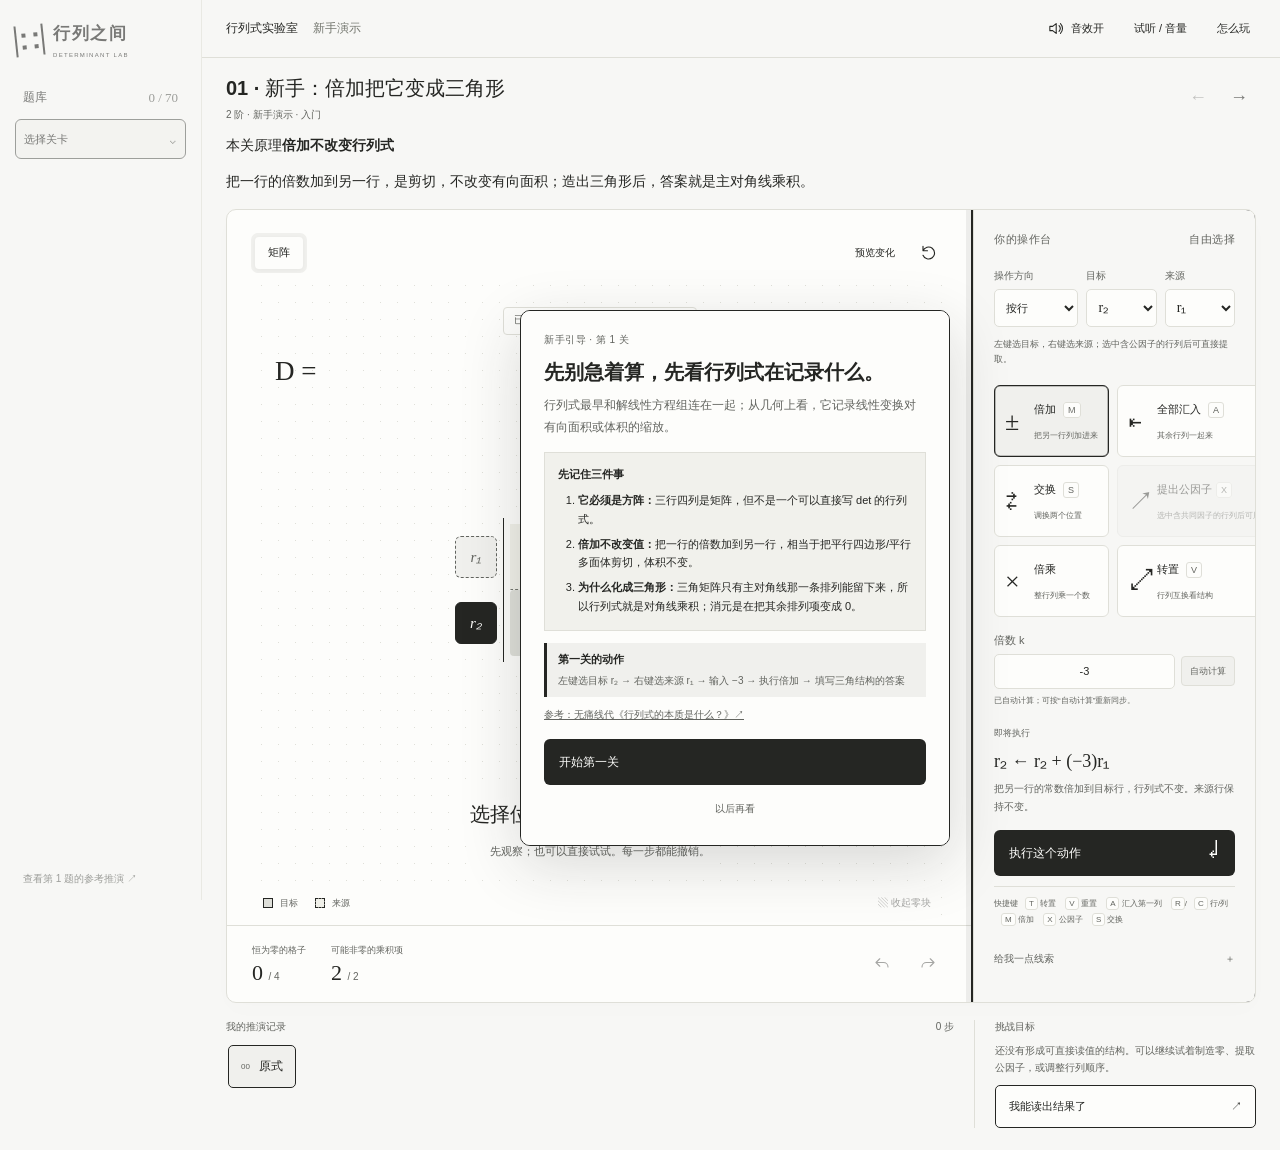
==== commit 79130d85: "Smooth direct manipulation and automatic coefficients" ====
--- a/index.html
+++ b/index.html
@@ -10,7 +10,7 @@
 <div class="play-status"><div><span class="stat-label">恒为零的格子</span><strong id="zeroCount">0 <small>/ 16</small></strong></div><div><span class="stat-label">可能非零的乘积项</span><strong id="termCount">24 <small>/ 24</small></strong></div><div class="undo-controls"><button id="undo" class="icon-button" aria-label="撤销" title="撤销"><svg viewBox="0 0 24 24" aria-hidden="true"><path d="M9 5 4 10l5 5M4 10h10a6 6 0 0 1 6 6"/></svg></button><button id="redo" class="icon-button" aria-label="重做" title="重做"><svg viewBox="0 0 24 24" aria-hidden="true"><path d="m15 5 5 5-5 5M20 10H10a6 6 0 0 0-6 6"/></svg></button></div></div></div>
 <aside class="guide free-guide" aria-label="选择你的操作"><div class="guide-top"><span>你的操作台</span><span>自由选择</span></div><div class="selection-controls"><label>操作方向<select id="axis"><option value="column">按列</option><option value="row">按行</option></select></label><label>目标<select id="target" aria-label="目标行或列"></select></label><label id="sourceLabel">来源<select id="source" aria-label="来源行或列"></select></label></div><p class="selection-tip" id="selectionTip">左键选目标，右键选来源；选中含公因子的行列后可直接提取。</p>
 <div class="operation-grid" id="operations" role="group" aria-label="选择变换"><button data-op="add" class="op-tile active" aria-pressed="true"><span>±</span><strong>倍加 <kbd>M</kbd></strong><small>把另一行列加进来</small></button><button data-op="sum" class="op-tile" aria-pressed="false"><span>⇤</span><strong>全部汇入 <kbd>A</kbd></strong><small>其余行列一起来</small></button><button data-op="swap" class="op-tile" aria-pressed="false"><span>⇄</span><strong>交换 <kbd>S</kbd></strong><small>调换两个位置</small></button><button data-op="extractX" class="op-tile" aria-pressed="false"><span>↗</span><strong id="extractTitle">提出公因子 <kbd>X</kbd></strong><small id="extractHint">选中可提取的行列后一键执行</small></button><button data-op="scale" class="op-tile" aria-pressed="false"><span>×</span><strong>倍乘</strong><small>整行列乘一个数</small></button><button data-op="transpose" class="op-tile" aria-pressed="false"><span>⤢</span><strong>转置 <kbd>V</kbd></strong><small>行列互换看结构</small></button></div>
-<label class="coefficient-control" id="coefficientLabel">倍数 k <input id="coefficient" value="-1" inputmode="text" aria-label="操作倍数" aria-describedby="coefficientHelp"><span id="coefficientHelp">可用整数、小数或分数，如 −1、1/2</span></label><div class="next-operation free-next"><span>即将执行</span><div id="operationPreview" class="math"></div><p id="operationReason"></p></div><button id="apply" class="primary-button"><span>执行这个动作</span><span>↵</span></button><div class="key-strip"><span>快捷键</span><kbd>T</kbd> 转置 <kbd>V</kbd> 重置 <kbd>A</kbd> 汇入第一列 <kbd>R</kbd>/<kbd>C</kbd> 行/列 <kbd>M</kbd> 倍加 <kbd>X</kbd> 公因子 <kbd>S</kbd> 交换</div><button id="hint" class="hint-button">给我一点线索 <span>＋</span></button><p id="hintText" class="hint-text" hidden></p><div id="demoAssist" class="demo-assist" hidden><strong>60 秒提示</strong><p>还没找到路线？这里是本题最短参考演示。你可以逐步观看，也可以继续自己尝试。</p><button id="showDemo" class="demo-button">显示最短演示</button><div id="demoPanel" hidden></div></div></aside></section>
+<label class="coefficient-control" id="coefficientLabel">倍数 k <div class="coefficient-input"><input id="coefficient" value="-1" inputmode="text" aria-label="操作倍数" aria-describedby="coefficientHelp"><button id="coefficientAuto" type="button" title="自动计算倍数">自动计算</button></div><span id="coefficientHelp">选择目标和来源后自动计算；特殊结构才需要手动输入。</span></label><div class="next-operation free-next"><span>即将执行</span><div id="operationPreview" class="math"></div><p id="operationReason"></p></div><button id="apply" class="primary-button"><span>执行这个动作</span><span>↵</span></button><div class="key-strip"><span>快捷键</span><kbd>T</kbd> 转置 <kbd>V</kbd> 重置 <kbd>A</kbd> 汇入第一列 <kbd>R</kbd>/<kbd>C</kbd> 行/列 <kbd>M</kbd> 倍加 <kbd>X</kbd> 公因子 <kbd>S</kbd> 交换</div><button id="hint" class="hint-button">给我一点线索 <span>＋</span></button><p id="hintText" class="hint-text" hidden></p><div id="demoAssist" class="demo-assist" hidden><strong>60 秒提示</strong><p>还没找到路线？这里是本题最短参考演示。你可以逐步观看，也可以继续自己尝试。</p><button id="showDemo" class="demo-button">显示最短演示</button><div id="demoPanel" hidden></div></div></aside></section>
 <section class="free-bottom"><div class="history-panel"><div class="section-label">我的推演记录 <span id="historyCount">0 步</span></div><div id="history" class="history-list"></div></div><div class="finish-panel"><div class="section-label">挑战目标</div><p id="structureText">让它成为能直接读值的结构。<br>不限定你用哪一种方法。</p><button id="readResult" class="result-button">我能看出答案了 <span>↗</span></button><div id="result" class="result-content" hidden></div><div id="answerGate" class="answer-gate" hidden><label for="answerInput">填写你的答案 <span>答案是行列式的值</span></label><div class="answer-row"><input id="answerInput" aria-label="填写行列式答案" inputmode="text" autocomplete="off" placeholder="例如 10 或 x^4"><button id="answerSubmit">提交答案</button></div><p id="answerFeedback" role="status"></p></div></div></section>
 <div id="saveStatus" class="save-status" role="status"></div></main></div></div>
 <div id="tutorialOverlay" class="tutorial-overlay" hidden><div class="tutorial-card" role="dialog" aria-labelledby="tutorialTitle"><div class="tutorial-kicker">新手引导 · 第 1 关</div><h2 id="tutorialTitle">先别急着算，先看行列式在记录什么。</h2><p id="tutorialText">行列式最早和解线性方程组连在一起；从几何上看，它记录线性变换对有向面积或体积的缩放。</p><div class="tutorial-lesson"><strong>先记住三件事</strong><ol><li><b>它必须是方阵：</b>三行四列是矩阵，但不是一个可以直接写 det 的行列式。</li><li><b>倍加不改变值：</b>把一行的倍数加到另一行，相当于把平行四边形/平行多面体剪切，体积不变。</li><li><b>为什么化成三角形：</b>三角矩阵只有主对角线那一条排列能留下来，所以行列式就是对角线乘积；消元是在把其余排列项变成 0。</li></ol></div><div class="tutorial-rule"><strong>第一关的动作</strong><span>左键选目标 r₂ → 右键选来源 r₁ → 输入 −3 → 执行倍加 → 填写三角结构的答案</span></div><a class="tutorial-source" href="https://www.bilibili.com/video/BV13e411m7Js/" target="_blank" rel="noopener">参考：无痛线代《行列式的本质是什么？》↗</a><div class="tutorial-arrow" aria-hidden="true">↘</div><button id="tutorialNext" class="primary-button">开始第一关</button><button id="tutorialSkip" class="tutorial-skip">以后再看</button></div></div>
--- a/play.css
+++ b/play.css
@@ -17,8 +17,11 @@
 @media(min-width:1201px){.board-wrap{--cell:90px;--row:66px}.board-wrap.order-5{--cell:72px;--row:60px}.play-cell{font-size:33px}.play-cell.long{font-size:22px}.play-cell.very-long{font-size:15px}}
 @media(min-width:1550px){.board-wrap{--cell:98px;--row:74px}.board-wrap.order-5{--cell:82px;--row:65px}.play-cell{font-size:36px}}
 @media(prefers-reduced-motion:reduce){.play-cell.changed,.play-cell.new-zero,.action-arrows path,.zero-group{animation:none!important}.free-play *{scroll-behavior:auto!important}}
+.motion-layer{position:absolute;inset:0;z-index:8;pointer-events:none;contain:layout paint}.motion-ghost{position:absolute;display:flex;align-items:center;justify-content:center;border:1px solid var(--muted);border-radius:5px;background:var(--surface-strong);font:inherit;color:var(--ink);opacity:0;will-change:transform,opacity;animation:transferFloat 720ms var(--ease) both;animation-delay:var(--delay,0ms)}.motion-ghost::after{content:"";position:absolute;inset:-4px;border-radius:8px;border:1px solid var(--line);opacity:.45}.play-cell.target-pulse{animation:targetPulse 650ms var(--ease) both}.matrix-handle.long-pressed{box-shadow:0 0 0 4px var(--surface-strong);transform:scale(1.08)}.play-matrix.long-pressed-line .play-cell{background:var(--surface-strong)}
+@keyframes transferFloat{0%{opacity:.1;transform:translate3d(0,0,0) scale(.75) rotate(-2deg)}28%{opacity:.95;transform:translate3d(calc(var(--dx) * .42),calc(var(--dy) * .42),0) scale(1.04) rotate(2deg)}72%{opacity:.8;transform:translate3d(calc(var(--dx) * .9),calc(var(--dy) * .9),0) scale(.92) rotate(-1deg)}100%{opacity:0;transform:translate3d(var(--dx),var(--dy),0) scale(.66) rotate(0)}}@keyframes targetPulse{0%,100%{box-shadow:none}38%{box-shadow:0 0 0 5px var(--surface-strong)}}
+@media(prefers-reduced-motion:reduce){.motion-layer{display:none}.play-cell.target-pulse{animation:none}.matrix-handle.long-pressed{transform:none}}
 .answer-gate{margin-top:14px;border:1px solid var(--ink);background:var(--surface);border-radius:6px;padding:12px;font-size:11px}.answer-gate label{display:flex;justify-content:space-between;align-items:center;font-weight:600}.answer-gate label span{font-size:9px;color:var(--secondary);font-weight:400}.answer-row{display:flex;gap:7px;margin-top:9px}.answer-row input{min-width:0;flex:1;height:38px;border:1px solid var(--line);border-radius:4px;padding:0 9px;background:var(--paper);font-family:var(--math);font-size:16px}.answer-row button{height:38px;border-radius:4px;background:var(--ink);color:var(--paper);padding:0 11px;font-size:10px}.answer-gate p{font-size:10px!important;line-height:1.6!important;min-height:0!important;margin:7px 0 0!important;color:var(--positive)}.answer-gate p.answer-error{color:var(--negative)}.tutorial-overlay{position:fixed;inset:0;z-index:20;pointer-events:none}.tutorial-card{position:absolute;right:330px;bottom:54px;width:min(430px,calc(100vw - 34px));max-height:min(82dvh,690px);overflow:auto;padding:22px 23px;background:var(--paper);border:1px solid var(--ink);border-radius:10px;box-shadow:0 18px 60px #2526232b;pointer-events:auto}.tutorial-card::after{content:"";position:absolute;right:-19px;bottom:35px;width:31px;height:31px;border-top:1px solid var(--ink);border-right:1px solid var(--ink);background:var(--paper);transform:rotate(45deg)}.tutorial-kicker{font-size:10px;color:var(--secondary);letter-spacing:.5px}.tutorial-card h2{font-size:20px;line-height:1.5;font-weight:600;margin:10px 0 7px}.tutorial-card p{font-size:12px;color:var(--secondary);line-height:1.85;margin:0 0 13px}.tutorial-lesson{padding:12px 13px;background:#f1f1ec;border:1px solid var(--line);font-size:11px;line-height:1.7}.tutorial-lesson strong{display:block;margin-bottom:5px}.tutorial-lesson ol{padding-left:20px;margin:0}.tutorial-lesson li{padding:3px 0}.tutorial-lesson b{font-weight:650}.tutorial-rule{border-left:3px solid var(--ink);padding:8px 11px;background:var(--surface);display:flex;flex-direction:column;gap:4px;font-size:11px;line-height:1.6;margin-top:12px}.tutorial-rule span{color:var(--secondary);font-size:10px}.tutorial-source{display:block;margin-top:11px;color:var(--secondary);font-size:10px;text-decoration:underline}.tutorial-arrow{position:absolute;right:-100px;bottom:8px;font:58px var(--math);transform:rotate(-22deg);color:var(--ink)}.tutorial-card .primary-button{position:relative;width:100%;margin-top:17px;min-height:44px}.tutorial-skip{display:block;margin:10px auto 0;color:var(--secondary);font-size:10px;min-height:28px}.tutorial-active .bank-sidebar,.tutorial-active .problem-navigation{opacity:.6}.tutorial-active .free-guide{box-shadow:0 0 0 2px var(--ink),0 0 0 7px #25262312}.tutorial-active .op-tile:first-child,.tutorial-active #apply{position:relative;z-index:21}
 @media(max-width:980px){.tutorial-card{right:250px;bottom:35px}.tutorial-arrow{right:-75px;font-size:45px}}
 @media(max-width:740px){.tutorial-card{left:17px;right:17px;bottom:20px;width:auto}.tutorial-card::after{right:34px;bottom:-19px;transform:rotate(135deg)}.tutorial-arrow{right:27px;bottom:-65px;transform:rotate(58deg);font-size:42px}.tutorial-card h2{font-size:18px}.answer-gate{font-size:12px}.answer-gate label span{font-size:10px}.answer-row input{font-size:17px}}
-.bank-toggle{width:100%;min-height:40px;text-align:left;padding:0 8px;border:1px solid var(--line);border-radius:6px;background:var(--paper);font-size:11px;display:flex;justify-content:space-between;align-items:center}.bank-toggle span{font-size:17px;color:var(--secondary)}.bank-menu{display:flex;flex-direction:column;min-height:0;flex:1}.bank-menu[hidden]{display:none}.bank-sidebar:not(.bank-open) .guide-link{margin-top:auto}.bank-sidebar:not(.bank-open) .bank-toggle{background:var(--surface);border-color:var(--secondary)}kbd{font:9px var(--font);border:1px solid var(--line);background:var(--paper);border-radius:3px;padding:2px 4px;color:var(--secondary);margin-left:4px}.problem-navigation #problemPicker{display:none}.op-tile.unavailable{opacity:.45;filter:saturate(.3);cursor:not-allowed;background:var(--surface)}.op-tile.unavailable:hover{border-color:var(--line);background:var(--surface)}.key-strip{font-size:8px;line-height:2;color:var(--secondary);margin:10px 0 0;border-top:1px solid var(--line);padding-top:9px}.key-strip kbd{font-size:8px;padding:1px 3px;margin-left:7px}.demo-assist{margin-top:14px;border:1px solid #c8a64b;background:#fff7d6;border-radius:6px;padding:12px 11px;color:#5f4b16;font-size:10px;line-height:1.7}.demo-assist strong{font-size:12px}.demo-assist p{margin:4px 0 9px;color:#725c20;font-size:10px;line-height:1.6}.demo-button{border:1px solid #b69025;background:#fff2b8;border-radius:4px;padding:7px 9px;font-size:10px;color:#5f4b16}.demo-button:hover{background:#ffe999}.demo-panel{margin-top:10px;border-top:1px solid #d5b85d;padding-top:8px}.demo-step{display:flex;gap:7px;padding:4px 0;border-bottom:1px solid #ecdca2}.demo-step b{width:17px;height:17px;border-radius:50%;background:#d2ad3e;color:#fff;display:inline-flex;align-items:center;justify-content:center;font-size:9px}.demo-step span{font-family:var(--math)}.demo-panel small{display:block;margin-top:8px;color:#806a2d}
+.bank-toggle{width:100%;min-height:40px;text-align:left;padding:0 8px;border:1px solid var(--line);border-radius:6px;background:var(--paper);font-size:11px;display:flex;justify-content:space-between;align-items:center}.bank-toggle span{font-size:17px;color:var(--secondary)}.bank-menu{display:flex;flex-direction:column;min-height:0;flex:1}.bank-menu[hidden]{display:none}.bank-sidebar:not(.bank-open) .guide-link{margin-top:auto}.bank-sidebar:not(.bank-open) .bank-toggle{background:var(--surface);border-color:var(--secondary)}kbd{font:9px var(--font);border:1px solid var(--line);background:var(--paper);border-radius:3px;padding:2px 4px;color:var(--secondary);margin-left:4px}.problem-navigation #problemPicker{display:none}.op-tile.unavailable{opacity:.45;filter:saturate(.3);cursor:not-allowed;background:var(--surface)}.op-tile.unavailable:hover{border-color:var(--line);background:var(--surface)}.key-strip{font-size:8px;line-height:2;color:var(--secondary);margin:10px 0 0;border-top:1px solid var(--line);padding-top:9px}.key-strip kbd{font-size:8px;padding:1px 3px;margin-left:7px}.coefficient-input{display:flex;gap:6px;grid-column:1/-1;align-items:center}.coefficient-input input{flex:1}.coefficient-input button{height:30px;border:1px solid var(--line);border-radius:4px;background:var(--surface);font-size:9px;padding:0 8px;white-space:nowrap}.demo-assist{margin-top:14px;border:1px solid #c8a64b;background:#fff7d6;border-radius:6px;padding:12px 11px;color:#5f4b16;font-size:10px;line-height:1.7}.demo-assist strong{font-size:12px}.demo-assist p{margin:4px 0 9px;color:#725c20;font-size:10px;line-height:1.6}.demo-button{border:1px solid #b69025;background:#fff2b8;border-radius:4px;padding:7px 9px;font-size:10px;color:#5f4b16}.demo-button:hover{background:#ffe999}.demo-panel{margin-top:10px;border-top:1px solid #d5b85d;padding-top:8px}.demo-step{display:flex;gap:7px;padding:4px 0;border-bottom:1px solid #ecdca2}.demo-step b{width:17px;height:17px;border-radius:50%;background:#d2ad3e;color:#fff;display:inline-flex;align-items:center;justify-content:center;font-size:9px}.demo-step span{font-family:var(--math)}.demo-panel small{display:block;margin-top:8px;color:#806a2d}
 @media(max-width:740px){.bank-toggle{min-height:44px}.key-strip{font-size:9px;line-height:2.2}.key-strip kbd{font-size:9px}.demo-assist{font-size:11px}.demo-assist p{font-size:11px}.op-tile kbd{display:none}}
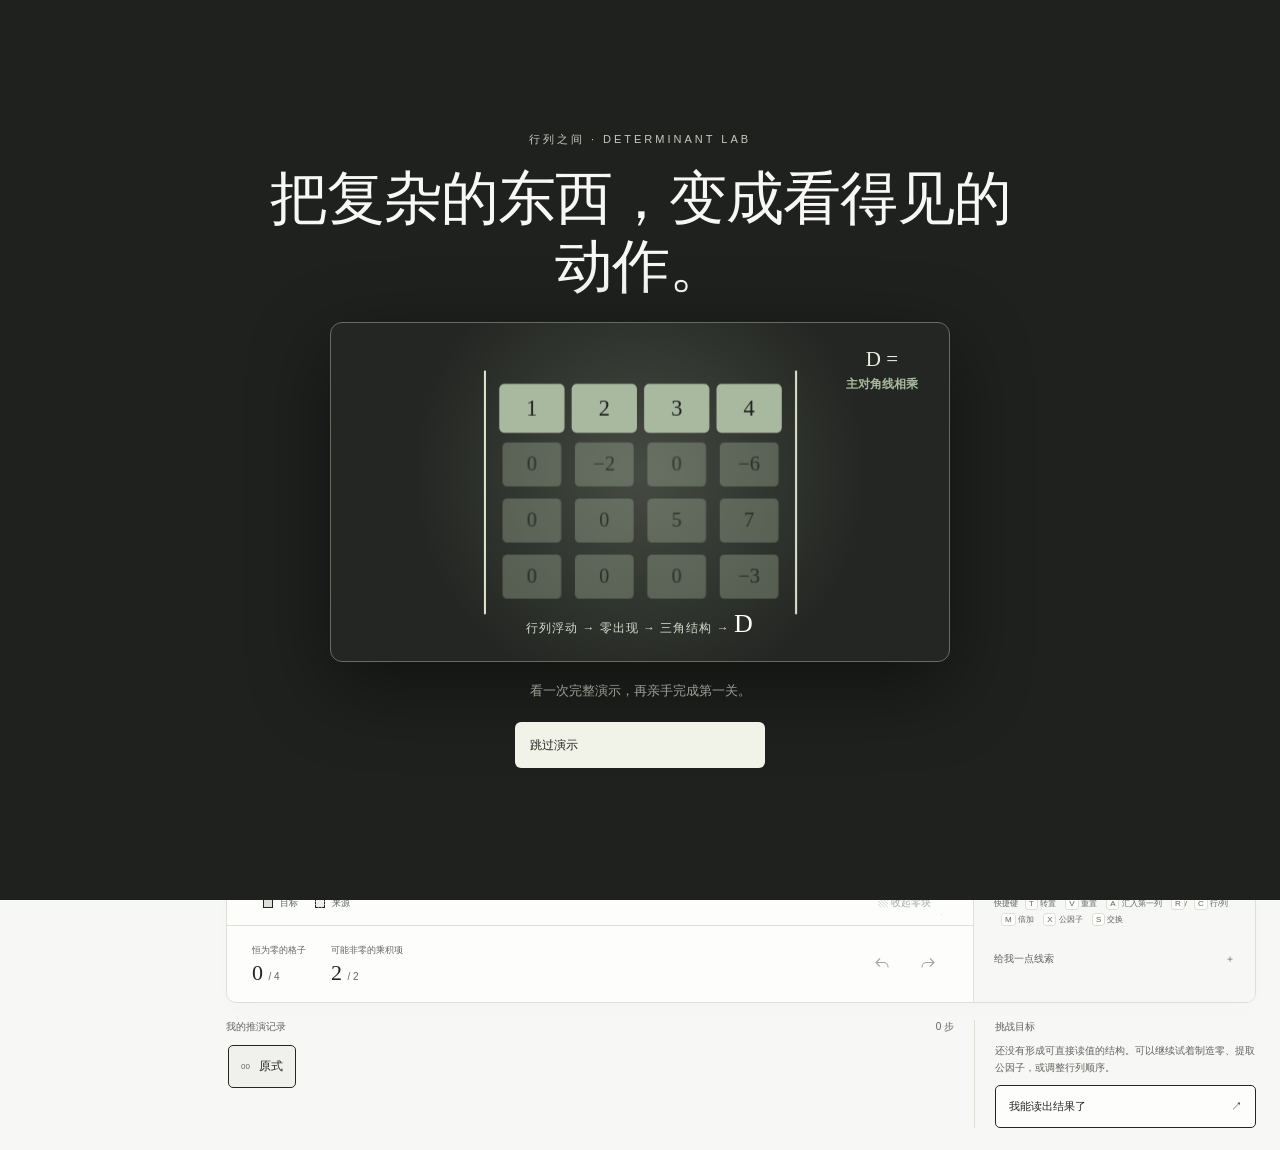
==== commit 99f1ec99: "Add game design skill and opening experience" ====
--- a/index.html
+++ b/index.html
@@ -13,6 +13,7 @@
 <label class="coefficient-control" id="coefficientLabel">倍数 k <div class="coefficient-input"><input id="coefficient" value="-1" inputmode="text" aria-label="操作倍数" aria-describedby="coefficientHelp"><button id="coefficientAuto" type="button" title="自动计算倍数">自动计算</button></div><span id="coefficientHelp">选择目标和来源后自动计算；特殊结构才需要手动输入。</span></label><div class="next-operation free-next"><span>即将执行</span><div id="operationPreview" class="math"></div><p id="operationReason"></p></div><button id="apply" class="primary-button"><span>执行这个动作</span><span>↵</span></button><div class="key-strip"><span>快捷键</span><kbd>T</kbd> 转置 <kbd>V</kbd> 重置 <kbd>A</kbd> 汇入第一列 <kbd>R</kbd>/<kbd>C</kbd> 行/列 <kbd>M</kbd> 倍加 <kbd>X</kbd> 公因子 <kbd>S</kbd> 交换</div><button id="hint" class="hint-button">给我一点线索 <span>＋</span></button><p id="hintText" class="hint-text" hidden></p><div id="demoAssist" class="demo-assist" hidden><strong>60 秒提示</strong><p>还没找到路线？这里是本题最短参考演示。你可以逐步观看，也可以继续自己尝试。</p><button id="showDemo" class="demo-button">显示最短演示</button><div id="demoPanel" hidden></div></div></aside></section>
 <section class="free-bottom"><div class="history-panel"><div class="section-label">我的推演记录 <span id="historyCount">0 步</span></div><div id="history" class="history-list"></div></div><div class="finish-panel"><div class="section-label">挑战目标</div><p id="structureText">让它成为能直接读值的结构。<br>不限定你用哪一种方法。</p><button id="readResult" class="result-button">我能看出答案了 <span>↗</span></button><div id="result" class="result-content" hidden></div><div id="answerGate" class="answer-gate" hidden><label for="answerInput">填写你的答案 <span>答案是行列式的值</span></label><div class="answer-row"><input id="answerInput" aria-label="填写行列式答案" inputmode="text" autocomplete="off" placeholder="例如 10 或 x^4"><button id="answerSubmit">提交答案</button></div><p id="answerFeedback" role="status"></p></div></div></section>
 <div id="saveStatus" class="save-status" role="status"></div></main></div></div>
+<div id="openingDemo" class="opening-demo" hidden><div class="opening-inner"><div class="opening-kicker">行列之间 · determinant lab</div><h2>把复杂的东西，变成看得见的动作。</h2><div class="opening-stage"><div class="opening-matrix" aria-hidden="true"><i>1</i><i>2</i><i>3</i><i>4</i><i>0</i><i>−2</i><i>0</i><i>−6</i><i>0</i><i>0</i><i>5</i><i>7</i><i>0</i><i>0</i><i>0</i><i>−3</i></div><div class="opening-flow">行列浮动 → 零出现 → 三角结构 → <b>D</b></div><div class="opening-answer">D = <strong>主对角线相乘</strong></div></div><p>看一次完整演示，再亲手完成第一关。</p><button id="openingSkip" class="primary-button">跳过演示</button></div></div>
 <div id="tutorialOverlay" class="tutorial-overlay" hidden><div class="tutorial-card" role="dialog" aria-labelledby="tutorialTitle"><div class="tutorial-kicker">新手引导 · 第 1 关</div><h2 id="tutorialTitle">先别急着算，先看行列式在记录什么。</h2><p id="tutorialText">行列式最早和解线性方程组连在一起；从几何上看，它记录线性变换对有向面积或体积的缩放。</p><div class="tutorial-lesson"><strong>先记住三件事</strong><ol><li><b>它必须是方阵：</b>三行四列是矩阵，但不是一个可以直接写 det 的行列式。</li><li><b>倍加不改变值：</b>把一行的倍数加到另一行，相当于把平行四边形/平行多面体剪切，体积不变。</li><li><b>为什么化成三角形：</b>三角矩阵只有主对角线那一条排列能留下来，所以行列式就是对角线乘积；消元是在把其余排列项变成 0。</li></ol></div><div class="tutorial-rule"><strong>第一关的动作</strong><span>左键选目标 r₂ → 右键选来源 r₁ → 输入 −3 → 执行倍加 → 填写三角结构的答案</span></div><a class="tutorial-source" href="https://www.bilibili.com/video/BV13e411m7Js/" target="_blank" rel="noopener">参考：无痛线代《行列式的本质是什么？》↗</a><div class="tutorial-arrow" aria-hidden="true">↘</div><button id="tutorialNext" class="primary-button">开始第一关</button><button id="tutorialSkip" class="tutorial-skip">以后再看</button></div></div>
 <dialog id="infoDialog"><div class="dialog-top"><h2 id="dialogTitle"></h2><button id="closeDialog" class="icon-button" aria-label="关闭"><svg viewBox="0 0 24 24" aria-hidden="true"><path d="m6 6 12 12M18 6 6 18"/></svg></button></div><div id="dialogContent"></div></dialog><div id="srStatus" class="sr-only" role="status" aria-live="polite"></div><script src="engine.js"></script><script src="symbolic.js"></script><script src="sound.js"></script><script src="problems.js"></script><script src="app.js"></script></body></html>
 
--- a/play.css
+++ b/play.css
@@ -20,6 +20,10 @@
 .motion-layer{position:absolute;inset:0;z-index:8;pointer-events:none;contain:layout paint}.motion-ghost{position:absolute;display:flex;align-items:center;justify-content:center;border:1px solid var(--muted);border-radius:5px;background:var(--surface-strong);font:inherit;color:var(--ink);opacity:0;will-change:transform,opacity;animation:transferFloat 720ms var(--ease) both;animation-delay:var(--delay,0ms)}.motion-ghost::after{content:"";position:absolute;inset:-4px;border-radius:8px;border:1px solid var(--line);opacity:.45}.play-cell.target-pulse{animation:targetPulse 650ms var(--ease) both}.matrix-handle.long-pressed{box-shadow:0 0 0 4px var(--surface-strong);transform:scale(1.08)}.play-matrix.long-pressed-line .play-cell{background:var(--surface-strong)}
 @keyframes transferFloat{0%{opacity:.1;transform:translate3d(0,0,0) scale(.75) rotate(-2deg)}28%{opacity:.95;transform:translate3d(calc(var(--dx) * .42),calc(var(--dy) * .42),0) scale(1.04) rotate(2deg)}72%{opacity:.8;transform:translate3d(calc(var(--dx) * .9),calc(var(--dy) * .9),0) scale(.92) rotate(-1deg)}100%{opacity:0;transform:translate3d(var(--dx),var(--dy),0) scale(.66) rotate(0)}}@keyframes targetPulse{0%,100%{box-shadow:none}38%{box-shadow:0 0 0 5px var(--surface-strong)}}
 @media(prefers-reduced-motion:reduce){.motion-layer{display:none}.play-cell.target-pulse{animation:none}.matrix-handle.long-pressed{transform:none}}
+.opening-demo{position:fixed;inset:0;z-index:30;background:#1f211f;color:#f7f7f5;display:grid;place-items:center;overflow:hidden}.opening-demo[hidden]{display:none}.opening-inner{width:min(780px,calc(100vw - 36px));text-align:center;animation:openingIn 600ms var(--ease) both}.opening-kicker{font-size:11px;letter-spacing:3px;color:#c7cabf;text-transform:uppercase}.opening-inner h2{font-size:clamp(28px,5vw,58px);line-height:1.18;font-weight:550;letter-spacing:-1px;margin:17px 0 22px}.opening-inner>p{color:#c7cabf;font-size:13px;margin:17px 0 19px}.opening-stage{position:relative;width:min(620px,100%);height:340px;margin:auto;border:1px solid #666c62;border-radius:12px;background:radial-gradient(circle at 50% 44%,#454a42,#232622 63%);display:grid;place-items:center;overflow:hidden;box-shadow:0 24px 80px #0007}.opening-stage::before{content:"";position:absolute;inset:0;background-image:radial-gradient(#dfe6d022 .7px,transparent .7px);background-size:16px 16px}.opening-matrix{position:relative;z-index:1;display:grid;grid-template-columns:repeat(4,64px);grid-template-rows:repeat(4,48px);gap:7px;padding:13px;border-left:2px solid #dfe6d0;border-right:2px solid #dfe6d0;transform:rotate(-3deg);animation:openingMatrix 4.8s var(--ease) both}.opening-matrix i{display:grid;place-items:center;background:#a9b9a0;color:#1f211f;font:italic 22px var(--math);border-radius:5px;font-style:normal}.opening-matrix i:nth-child(n+5){animation:openingZero 4.8s var(--ease) both;animation-delay:calc((var(--i,1) - 5) * 90ms)}.opening-flow{position:absolute;bottom:22px;left:0;right:0;font-size:12px;color:#d6ddcd;letter-spacing:1px;opacity:0;animation:openingCaption 4.8s 500ms var(--ease) both}.opening-flow b{font:26px var(--math);color:#fff}.opening-answer{position:absolute;right:31px;top:24px;font:21px var(--math);opacity:0;animation:openingAnswer 4.8s 2.9s var(--ease) both;color:#e9eddf}.opening-answer strong{display:block;font-size:12px;font-family:var(--font);color:#a9b9a0;margin-top:4px}.opening-inner .primary-button{width:min(250px,100%);margin:auto;background:#f1f3e9;color:#1f211f}.opening-inner .primary-button:hover{background:#fff}.opening-inner .primary-button{animation:openingCta 4.8s both}
+@keyframes openingIn{from{opacity:0;transform:translateY(12px)}to{opacity:1;transform:none}}@keyframes openingMatrix{0%{transform:rotate(-3deg) scale(.92);filter:blur(1px)}26%{transform:rotate(-3deg) scale(1)}62%{transform:rotate(0) scale(1.02);filter:none}100%{transform:rotate(0) scale(1.02)}}@keyframes openingZero{0%,36%{opacity:1;transform:translate(0,0)}60%{opacity:.25;transform:translate(-4px,12px) scale(.9)}75%,100%{opacity:.35;transform:translate(0,0) scale(.9)}}@keyframes openingCaption{0%,35%{opacity:0;transform:translateY(8px)}52%,100%{opacity:1;transform:none}}@keyframes openingAnswer{0%,58%{opacity:0;transform:translateY(8px)}75%,100%{opacity:1;transform:none}}@keyframes openingCta{0%,72%{opacity:0;transform:translateY(5px)}90%,100%{opacity:1;transform:none}}
+@media(max-width:740px){.opening-stage{height:290px}.opening-matrix{grid-template-columns:repeat(4,45px);grid-template-rows:repeat(4,37px);gap:5px}.opening-matrix i{font-size:17px}.opening-answer{right:18px;top:15px;font-size:17px}.opening-inner h2{font-size:31px}.opening-inner>p{font-size:11px}.opening-flow{font-size:10px}}
+@media(prefers-reduced-motion:reduce){.opening-inner,.opening-matrix,.opening-matrix i,.opening-flow,.opening-answer,.opening-inner .primary-button{animation:none!important;opacity:1!important;transform:none!important}.opening-matrix i:nth-child(n+5){opacity:.35!important}}
 .answer-gate{margin-top:14px;border:1px solid var(--ink);background:var(--surface);border-radius:6px;padding:12px;font-size:11px}.answer-gate label{display:flex;justify-content:space-between;align-items:center;font-weight:600}.answer-gate label span{font-size:9px;color:var(--secondary);font-weight:400}.answer-row{display:flex;gap:7px;margin-top:9px}.answer-row input{min-width:0;flex:1;height:38px;border:1px solid var(--line);border-radius:4px;padding:0 9px;background:var(--paper);font-family:var(--math);font-size:16px}.answer-row button{height:38px;border-radius:4px;background:var(--ink);color:var(--paper);padding:0 11px;font-size:10px}.answer-gate p{font-size:10px!important;line-height:1.6!important;min-height:0!important;margin:7px 0 0!important;color:var(--positive)}.answer-gate p.answer-error{color:var(--negative)}.tutorial-overlay{position:fixed;inset:0;z-index:20;pointer-events:none}.tutorial-card{position:absolute;right:330px;bottom:54px;width:min(430px,calc(100vw - 34px));max-height:min(82dvh,690px);overflow:auto;padding:22px 23px;background:var(--paper);border:1px solid var(--ink);border-radius:10px;box-shadow:0 18px 60px #2526232b;pointer-events:auto}.tutorial-card::after{content:"";position:absolute;right:-19px;bottom:35px;width:31px;height:31px;border-top:1px solid var(--ink);border-right:1px solid var(--ink);background:var(--paper);transform:rotate(45deg)}.tutorial-kicker{font-size:10px;color:var(--secondary);letter-spacing:.5px}.tutorial-card h2{font-size:20px;line-height:1.5;font-weight:600;margin:10px 0 7px}.tutorial-card p{font-size:12px;color:var(--secondary);line-height:1.85;margin:0 0 13px}.tutorial-lesson{padding:12px 13px;background:#f1f1ec;border:1px solid var(--line);font-size:11px;line-height:1.7}.tutorial-lesson strong{display:block;margin-bottom:5px}.tutorial-lesson ol{padding-left:20px;margin:0}.tutorial-lesson li{padding:3px 0}.tutorial-lesson b{font-weight:650}.tutorial-rule{border-left:3px solid var(--ink);padding:8px 11px;background:var(--surface);display:flex;flex-direction:column;gap:4px;font-size:11px;line-height:1.6;margin-top:12px}.tutorial-rule span{color:var(--secondary);font-size:10px}.tutorial-source{display:block;margin-top:11px;color:var(--secondary);font-size:10px;text-decoration:underline}.tutorial-arrow{position:absolute;right:-100px;bottom:8px;font:58px var(--math);transform:rotate(-22deg);color:var(--ink)}.tutorial-card .primary-button{position:relative;width:100%;margin-top:17px;min-height:44px}.tutorial-skip{display:block;margin:10px auto 0;color:var(--secondary);font-size:10px;min-height:28px}.tutorial-active .bank-sidebar,.tutorial-active .problem-navigation{opacity:.6}.tutorial-active .free-guide{box-shadow:0 0 0 2px var(--ink),0 0 0 7px #25262312}.tutorial-active .op-tile:first-child,.tutorial-active #apply{position:relative;z-index:21}
 @media(max-width:980px){.tutorial-card{right:250px;bottom:35px}.tutorial-arrow{right:-75px;font-size:45px}}
 @media(max-width:740px){.tutorial-card{left:17px;right:17px;bottom:20px;width:auto}.tutorial-card::after{right:34px;bottom:-19px;transform:rotate(135deg)}.tutorial-arrow{right:27px;bottom:-65px;transform:rotate(58deg);font-size:42px}.tutorial-card h2{font-size:18px}.answer-gate{font-size:12px}.answer-gate label span{font-size:10px}.answer-row input{font-size:17px}}
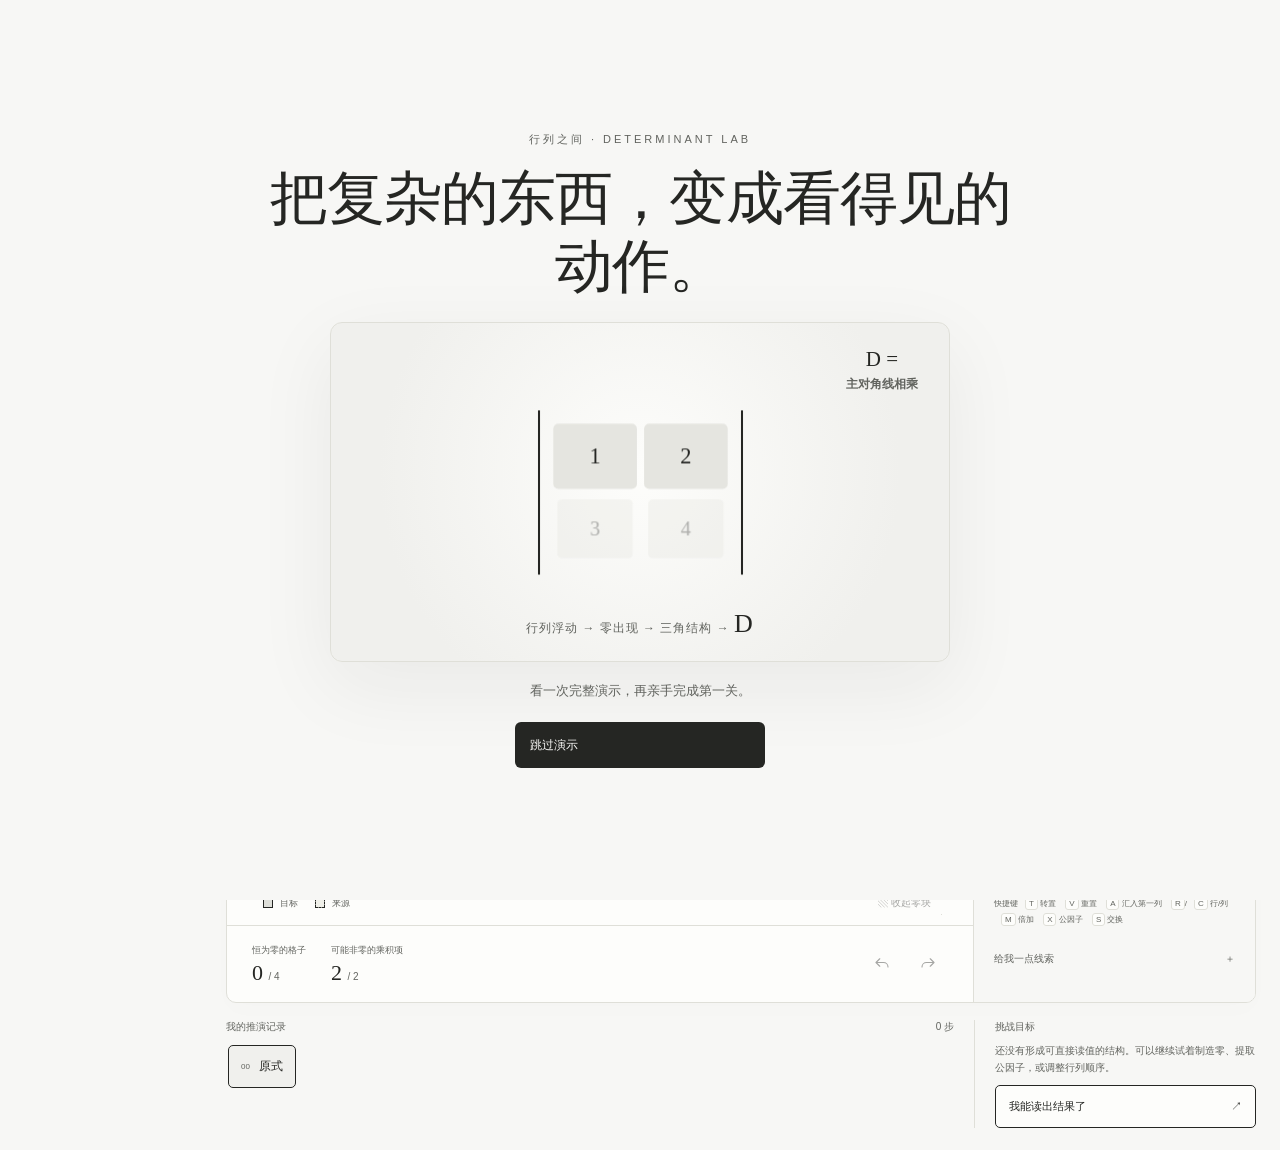
==== commit 33dafbab: "Match promo and opening scenes to paper lab style" ====
--- a/index.html
+++ b/index.html
@@ -13,7 +13,7 @@
 <label class="coefficient-control" id="coefficientLabel">倍数 k <div class="coefficient-input"><input id="coefficient" value="-1" inputmode="text" aria-label="操作倍数" aria-describedby="coefficientHelp"><button id="coefficientAuto" type="button" title="自动计算倍数">自动计算</button></div><span id="coefficientHelp">选择目标和来源后自动计算；特殊结构才需要手动输入。</span></label><div class="next-operation free-next"><span>即将执行</span><div id="operationPreview" class="math"></div><p id="operationReason"></p></div><button id="apply" class="primary-button"><span>执行这个动作</span><span>↵</span></button><div class="key-strip"><span>快捷键</span><kbd>T</kbd> 转置 <kbd>V</kbd> 重置 <kbd>A</kbd> 汇入第一列 <kbd>R</kbd>/<kbd>C</kbd> 行/列 <kbd>M</kbd> 倍加 <kbd>X</kbd> 公因子 <kbd>S</kbd> 交换</div><button id="hint" class="hint-button">给我一点线索 <span>＋</span></button><p id="hintText" class="hint-text" hidden></p><div id="demoAssist" class="demo-assist" hidden><strong>60 秒提示</strong><p>还没找到路线？这里是本题最短参考演示。你可以逐步观看，也可以继续自己尝试。</p><button id="showDemo" class="demo-button">显示最短演示</button><div id="demoPanel" hidden></div></div></aside></section>
 <section class="free-bottom"><div class="history-panel"><div class="section-label">我的推演记录 <span id="historyCount">0 步</span></div><div id="history" class="history-list"></div></div><div class="finish-panel"><div class="section-label">挑战目标</div><p id="structureText">让它成为能直接读值的结构。<br>不限定你用哪一种方法。</p><button id="readResult" class="result-button">我能看出答案了 <span>↗</span></button><div id="result" class="result-content" hidden></div><div id="answerGate" class="answer-gate" hidden><label for="answerInput">填写你的答案 <span>答案是行列式的值</span></label><div class="answer-row"><input id="answerInput" aria-label="填写行列式答案" inputmode="text" autocomplete="off" placeholder="例如 10 或 x^4"><button id="answerSubmit">提交答案</button></div><p id="answerFeedback" role="status"></p></div></div></section>
 <div id="saveStatus" class="save-status" role="status"></div></main></div></div>
-<div id="openingDemo" class="opening-demo" hidden><div class="opening-inner"><div class="opening-kicker">行列之间 · determinant lab</div><h2>把复杂的东西，变成看得见的动作。</h2><div class="opening-stage"><div class="opening-matrix" aria-hidden="true"><i>1</i><i>2</i><i>3</i><i>4</i><i>0</i><i>−2</i><i>0</i><i>−6</i><i>0</i><i>0</i><i>5</i><i>7</i><i>0</i><i>0</i><i>0</i><i>−3</i></div><div class="opening-flow">行列浮动 → 零出现 → 三角结构 → <b>D</b></div><div class="opening-answer">D = <strong>主对角线相乘</strong></div></div><p>看一次完整演示，再亲手完成第一关。</p><button id="openingSkip" class="primary-button">跳过演示</button></div></div>
+<div id="openingDemo" class="opening-demo" hidden><div class="opening-inner"><div class="opening-kicker">行列之间 · determinant lab</div><h2>把复杂的东西，变成看得见的动作。</h2><div class="opening-stage"><div class="opening-matrix" aria-hidden="true"><i>1</i><i>2</i><i>3</i><i>4</i></div><div class="opening-flow">行列浮动 → 零出现 → 三角结构 → <b>D</b></div><div class="opening-answer">D = <strong>主对角线相乘</strong></div></div><p>看一次完整演示，再亲手完成第一关。</p><button id="openingSkip" class="primary-button">跳过演示</button></div></div>
 <div id="tutorialOverlay" class="tutorial-overlay" hidden><div class="tutorial-card" role="dialog" aria-labelledby="tutorialTitle"><div class="tutorial-kicker">新手引导 · 第 1 关</div><h2 id="tutorialTitle">先别急着算，先看行列式在记录什么。</h2><p id="tutorialText">行列式最早和解线性方程组连在一起；从几何上看，它记录线性变换对有向面积或体积的缩放。</p><div class="tutorial-lesson"><strong>先记住三件事</strong><ol><li><b>它必须是方阵：</b>三行四列是矩阵，但不是一个可以直接写 det 的行列式。</li><li><b>倍加不改变值：</b>把一行的倍数加到另一行，相当于把平行四边形/平行多面体剪切，体积不变。</li><li><b>为什么化成三角形：</b>三角矩阵只有主对角线那一条排列能留下来，所以行列式就是对角线乘积；消元是在把其余排列项变成 0。</li></ol></div><div class="tutorial-rule"><strong>第一关的动作</strong><span>左键选目标 r₂ → 右键选来源 r₁ → 输入 −3 → 执行倍加 → 填写三角结构的答案</span></div><a class="tutorial-source" href="https://www.bilibili.com/video/BV13e411m7Js/" target="_blank" rel="noopener">参考：无痛线代《行列式的本质是什么？》↗</a><div class="tutorial-arrow" aria-hidden="true">↘</div><button id="tutorialNext" class="primary-button">开始第一关</button><button id="tutorialSkip" class="tutorial-skip">以后再看</button></div></div>
 <dialog id="infoDialog"><div class="dialog-top"><h2 id="dialogTitle"></h2><button id="closeDialog" class="icon-button" aria-label="关闭"><svg viewBox="0 0 24 24" aria-hidden="true"><path d="m6 6 12 12M18 6 6 18"/></svg></button></div><div id="dialogContent"></div></dialog><div id="srStatus" class="sr-only" role="status" aria-live="polite"></div><script src="engine.js"></script><script src="symbolic.js"></script><script src="sound.js"></script><script src="problems.js"></script><script src="app.js"></script></body></html>
 
--- a/play.css
+++ b/play.css
@@ -20,12 +20,15 @@
 .motion-layer{position:absolute;inset:0;z-index:8;pointer-events:none;contain:layout paint}.motion-ghost{position:absolute;display:flex;align-items:center;justify-content:center;border:1px solid var(--muted);border-radius:5px;background:var(--surface-strong);font:inherit;color:var(--ink);opacity:0;will-change:transform,opacity;animation:transferFloat 720ms var(--ease) both;animation-delay:var(--delay,0ms)}.motion-ghost::after{content:"";position:absolute;inset:-4px;border-radius:8px;border:1px solid var(--line);opacity:.45}.play-cell.target-pulse{animation:targetPulse 650ms var(--ease) both}.matrix-handle.long-pressed{box-shadow:0 0 0 4px var(--surface-strong);transform:scale(1.08)}.play-matrix.long-pressed-line .play-cell{background:var(--surface-strong)}
 @keyframes transferFloat{0%{opacity:.1;transform:translate3d(0,0,0) scale(.75) rotate(-2deg)}28%{opacity:.95;transform:translate3d(calc(var(--dx) * .42),calc(var(--dy) * .42),0) scale(1.04) rotate(2deg)}72%{opacity:.8;transform:translate3d(calc(var(--dx) * .9),calc(var(--dy) * .9),0) scale(.92) rotate(-1deg)}100%{opacity:0;transform:translate3d(var(--dx),var(--dy),0) scale(.66) rotate(0)}}@keyframes targetPulse{0%,100%{box-shadow:none}38%{box-shadow:0 0 0 5px var(--surface-strong)}}
 @media(prefers-reduced-motion:reduce){.motion-layer{display:none}.play-cell.target-pulse{animation:none}.matrix-handle.long-pressed{transform:none}}
-.opening-demo{position:fixed;inset:0;z-index:30;background:#1f211f;color:#f7f7f5;display:grid;place-items:center;overflow:hidden}.opening-demo[hidden]{display:none}.opening-inner{width:min(780px,calc(100vw - 36px));text-align:center;animation:openingIn 600ms var(--ease) both}.opening-kicker{font-size:11px;letter-spacing:3px;color:#c7cabf;text-transform:uppercase}.opening-inner h2{font-size:clamp(28px,5vw,58px);line-height:1.18;font-weight:550;letter-spacing:-1px;margin:17px 0 22px}.opening-inner>p{color:#c7cabf;font-size:13px;margin:17px 0 19px}.opening-stage{position:relative;width:min(620px,100%);height:340px;margin:auto;border:1px solid #666c62;border-radius:12px;background:radial-gradient(circle at 50% 44%,#454a42,#232622 63%);display:grid;place-items:center;overflow:hidden;box-shadow:0 24px 80px #0007}.opening-stage::before{content:"";position:absolute;inset:0;background-image:radial-gradient(#dfe6d022 .7px,transparent .7px);background-size:16px 16px}.opening-matrix{position:relative;z-index:1;display:grid;grid-template-columns:repeat(4,64px);grid-template-rows:repeat(4,48px);gap:7px;padding:13px;border-left:2px solid #dfe6d0;border-right:2px solid #dfe6d0;transform:rotate(-3deg);animation:openingMatrix 4.8s var(--ease) both}.opening-matrix i{display:grid;place-items:center;background:#a9b9a0;color:#1f211f;font:italic 22px var(--math);border-radius:5px;font-style:normal}.opening-matrix i:nth-child(n+5){animation:openingZero 4.8s var(--ease) both;animation-delay:calc((var(--i,1) - 5) * 90ms)}.opening-flow{position:absolute;bottom:22px;left:0;right:0;font-size:12px;color:#d6ddcd;letter-spacing:1px;opacity:0;animation:openingCaption 4.8s 500ms var(--ease) both}.opening-flow b{font:26px var(--math);color:#fff}.opening-answer{position:absolute;right:31px;top:24px;font:21px var(--math);opacity:0;animation:openingAnswer 4.8s 2.9s var(--ease) both;color:#e9eddf}.opening-answer strong{display:block;font-size:12px;font-family:var(--font);color:#a9b9a0;margin-top:4px}.opening-inner .primary-button{width:min(250px,100%);margin:auto;background:#f1f3e9;color:#1f211f}.opening-inner .primary-button:hover{background:#fff}.opening-inner .primary-button{animation:openingCta 4.8s both}
+.opening-demo{position:fixed;inset:0;z-index:30;background:#1f211f;color:#f7f7f5;display:grid;place-items:center;overflow:hidden}.opening-demo[hidden]{display:none}.opening-inner{width:min(780px,calc(100vw - 36px));text-align:center;animation:openingIn 600ms var(--ease) both}.opening-kicker{font-size:11px;letter-spacing:3px;color:#c7cabf;text-transform:uppercase}.opening-inner h2{font-size:clamp(28px,5vw,58px);line-height:1.18;font-weight:550;letter-spacing:-1px;margin:17px 0 22px}.opening-inner>p{color:#c7cabf;font-size:13px;margin:17px 0 19px}.opening-stage{position:relative;width:min(620px,100%);height:340px;margin:auto;border:1px solid #666c62;border-radius:12px;background:radial-gradient(circle at 50% 44%,#454a42,#232622 63%);display:grid;place-items:center;overflow:hidden;box-shadow:0 24px 80px #0007}.opening-stage::before{content:"";position:absolute;inset:0;background-image:radial-gradient(#dfe6d022 .7px,transparent .7px);background-size:16px 16px}.opening-matrix{position:relative;z-index:1;display:grid;grid-template-columns:repeat(2,82px);grid-template-rows:repeat(2,64px);gap:7px;padding:13px;border-left:2px solid #dfe6d0;border-right:2px solid #dfe6d0;transform:rotate(-3deg);animation:openingMatrix 4.8s var(--ease) both}.opening-matrix i{display:grid;place-items:center;background:#a9b9a0;color:#1f211f;font:italic 22px var(--math);border-radius:5px;font-style:normal}.opening-matrix i:nth-child(n+3){animation:openingZero 4.8s var(--ease) both}.opening-flow{position:absolute;bottom:22px;left:0;right:0;font-size:12px;color:#d6ddcd;letter-spacing:1px;opacity:0;animation:openingCaption 4.8s 500ms var(--ease) both}.opening-flow b{font:26px var(--math);color:#fff}.opening-answer{position:absolute;right:31px;top:24px;font:21px var(--math);opacity:0;animation:openingAnswer 4.8s 2.9s var(--ease) both;color:#e9eddf}.opening-answer strong{display:block;font-size:12px;font-family:var(--font);color:#a9b9a0;margin-top:4px}.opening-inner .primary-button{width:min(250px,100%);margin:auto;background:#f1f3e9;color:#1f211f}.opening-inner .primary-button:hover{background:#fff}.opening-inner .primary-button{animation:openingCta 4.8s both}
 @keyframes openingIn{from{opacity:0;transform:translateY(12px)}to{opacity:1;transform:none}}@keyframes openingMatrix{0%{transform:rotate(-3deg) scale(.92);filter:blur(1px)}26%{transform:rotate(-3deg) scale(1)}62%{transform:rotate(0) scale(1.02);filter:none}100%{transform:rotate(0) scale(1.02)}}@keyframes openingZero{0%,36%{opacity:1;transform:translate(0,0)}60%{opacity:.25;transform:translate(-4px,12px) scale(.9)}75%,100%{opacity:.35;transform:translate(0,0) scale(.9)}}@keyframes openingCaption{0%,35%{opacity:0;transform:translateY(8px)}52%,100%{opacity:1;transform:none}}@keyframes openingAnswer{0%,58%{opacity:0;transform:translateY(8px)}75%,100%{opacity:1;transform:none}}@keyframes openingCta{0%,72%{opacity:0;transform:translateY(5px)}90%,100%{opacity:1;transform:none}}
-@media(max-width:740px){.opening-stage{height:290px}.opening-matrix{grid-template-columns:repeat(4,45px);grid-template-rows:repeat(4,37px);gap:5px}.opening-matrix i{font-size:17px}.opening-answer{right:18px;top:15px;font-size:17px}.opening-inner h2{font-size:31px}.opening-inner>p{font-size:11px}.opening-flow{font-size:10px}}
-@media(prefers-reduced-motion:reduce){.opening-inner,.opening-matrix,.opening-matrix i,.opening-flow,.opening-answer,.opening-inner .primary-button{animation:none!important;opacity:1!important;transform:none!important}.opening-matrix i:nth-child(n+5){opacity:.35!important}}
+@media(max-width:740px){.opening-stage{height:290px}.opening-matrix{grid-template-columns:repeat(2,58px);grid-template-rows:repeat(2,46px);gap:5px}.opening-matrix i{font-size:17px}.opening-answer{right:18px;top:15px;font-size:17px}.opening-inner h2{font-size:31px}.opening-inner>p{font-size:11px}.opening-flow{font-size:10px}}
+@media(prefers-reduced-motion:reduce){.opening-inner,.opening-matrix,.opening-matrix i,.opening-flow,.opening-answer,.opening-inner .primary-button{animation:none!important;opacity:1!important;transform:none!important}.opening-matrix i:nth-child(n+3){opacity:.35!important}}
 .answer-gate{margin-top:14px;border:1px solid var(--ink);background:var(--surface);border-radius:6px;padding:12px;font-size:11px}.answer-gate label{display:flex;justify-content:space-between;align-items:center;font-weight:600}.answer-gate label span{font-size:9px;color:var(--secondary);font-weight:400}.answer-row{display:flex;gap:7px;margin-top:9px}.answer-row input{min-width:0;flex:1;height:38px;border:1px solid var(--line);border-radius:4px;padding:0 9px;background:var(--paper);font-family:var(--math);font-size:16px}.answer-row button{height:38px;border-radius:4px;background:var(--ink);color:var(--paper);padding:0 11px;font-size:10px}.answer-gate p{font-size:10px!important;line-height:1.6!important;min-height:0!important;margin:7px 0 0!important;color:var(--positive)}.answer-gate p.answer-error{color:var(--negative)}.tutorial-overlay{position:fixed;inset:0;z-index:20;pointer-events:none}.tutorial-card{position:absolute;right:330px;bottom:54px;width:min(430px,calc(100vw - 34px));max-height:min(82dvh,690px);overflow:auto;padding:22px 23px;background:var(--paper);border:1px solid var(--ink);border-radius:10px;box-shadow:0 18px 60px #2526232b;pointer-events:auto}.tutorial-card::after{content:"";position:absolute;right:-19px;bottom:35px;width:31px;height:31px;border-top:1px solid var(--ink);border-right:1px solid var(--ink);background:var(--paper);transform:rotate(45deg)}.tutorial-kicker{font-size:10px;color:var(--secondary);letter-spacing:.5px}.tutorial-card h2{font-size:20px;line-height:1.5;font-weight:600;margin:10px 0 7px}.tutorial-card p{font-size:12px;color:var(--secondary);line-height:1.85;margin:0 0 13px}.tutorial-lesson{padding:12px 13px;background:#f1f1ec;border:1px solid var(--line);font-size:11px;line-height:1.7}.tutorial-lesson strong{display:block;margin-bottom:5px}.tutorial-lesson ol{padding-left:20px;margin:0}.tutorial-lesson li{padding:3px 0}.tutorial-lesson b{font-weight:650}.tutorial-rule{border-left:3px solid var(--ink);padding:8px 11px;background:var(--surface);display:flex;flex-direction:column;gap:4px;font-size:11px;line-height:1.6;margin-top:12px}.tutorial-rule span{color:var(--secondary);font-size:10px}.tutorial-source{display:block;margin-top:11px;color:var(--secondary);font-size:10px;text-decoration:underline}.tutorial-arrow{position:absolute;right:-100px;bottom:8px;font:58px var(--math);transform:rotate(-22deg);color:var(--ink)}.tutorial-card .primary-button{position:relative;width:100%;margin-top:17px;min-height:44px}.tutorial-skip{display:block;margin:10px auto 0;color:var(--secondary);font-size:10px;min-height:28px}.tutorial-active .bank-sidebar,.tutorial-active .problem-navigation{opacity:.6}.tutorial-active .free-guide{box-shadow:0 0 0 2px var(--ink),0 0 0 7px #25262312}.tutorial-active .op-tile:first-child,.tutorial-active #apply{position:relative;z-index:21}
 @media(max-width:980px){.tutorial-card{right:250px;bottom:35px}.tutorial-arrow{right:-75px;font-size:45px}}
 @media(max-width:740px){.tutorial-card{left:17px;right:17px;bottom:20px;width:auto}.tutorial-card::after{right:34px;bottom:-19px;transform:rotate(135deg)}.tutorial-arrow{right:27px;bottom:-65px;transform:rotate(58deg);font-size:42px}.tutorial-card h2{font-size:18px}.answer-gate{font-size:12px}.answer-gate label span{font-size:10px}.answer-row input{font-size:17px}}
 .bank-toggle{width:100%;min-height:40px;text-align:left;padding:0 8px;border:1px solid var(--line);border-radius:6px;background:var(--paper);font-size:11px;display:flex;justify-content:space-between;align-items:center}.bank-toggle span{font-size:17px;color:var(--secondary)}.bank-menu{display:flex;flex-direction:column;min-height:0;flex:1}.bank-menu[hidden]{display:none}.bank-sidebar:not(.bank-open) .guide-link{margin-top:auto}.bank-sidebar:not(.bank-open) .bank-toggle{background:var(--surface);border-color:var(--secondary)}kbd{font:9px var(--font);border:1px solid var(--line);background:var(--paper);border-radius:3px;padding:2px 4px;color:var(--secondary);margin-left:4px}.problem-navigation #problemPicker{display:none}.op-tile.unavailable{opacity:.45;filter:saturate(.3);cursor:not-allowed;background:var(--surface)}.op-tile.unavailable:hover{border-color:var(--line);background:var(--surface)}.key-strip{font-size:8px;line-height:2;color:var(--secondary);margin:10px 0 0;border-top:1px solid var(--line);padding-top:9px}.key-strip kbd{font-size:8px;padding:1px 3px;margin-left:7px}.coefficient-input{display:flex;gap:6px;grid-column:1/-1;align-items:center}.coefficient-input input{flex:1}.coefficient-input button{height:30px;border:1px solid var(--line);border-radius:4px;background:var(--surface);font-size:9px;padding:0 8px;white-space:nowrap}.demo-assist{margin-top:14px;border:1px solid #c8a64b;background:#fff7d6;border-radius:6px;padding:12px 11px;color:#5f4b16;font-size:10px;line-height:1.7}.demo-assist strong{font-size:12px}.demo-assist p{margin:4px 0 9px;color:#725c20;font-size:10px;line-height:1.6}.demo-button{border:1px solid #b69025;background:#fff2b8;border-radius:4px;padding:7px 9px;font-size:10px;color:#5f4b16}.demo-button:hover{background:#ffe999}.demo-panel{margin-top:10px;border-top:1px solid #d5b85d;padding-top:8px}.demo-step{display:flex;gap:7px;padding:4px 0;border-bottom:1px solid #ecdca2}.demo-step b{width:17px;height:17px;border-radius:50%;background:#d2ad3e;color:#fff;display:inline-flex;align-items:center;justify-content:center;font-size:9px}.demo-step span{font-family:var(--math)}.demo-panel small{display:block;margin-top:8px;color:#806a2d}
 @media(max-width:740px){.bank-toggle{min-height:44px}.key-strip{font-size:9px;line-height:2.2}.key-strip kbd{font-size:9px}.demo-assist{font-size:11px}.demo-assist p{font-size:11px}.op-tile kbd{display:none}}
+
+/* Preserve the paper experiment palette in the cinematic opening. */
+.opening-demo{background:var(--bg);color:var(--ink)}.opening-kicker{color:var(--secondary)}.opening-inner>p{color:var(--secondary)}.opening-stage{border-color:var(--line);background:radial-gradient(circle at 50% 44%,var(--paper),var(--surface) 72%);box-shadow:0 24px 80px #25262310}.opening-stage::before{background-image:radial-gradient(var(--line) .7px,transparent .7px)}.opening-matrix{border-color:var(--ink)}.opening-matrix i{background:var(--surface-strong);color:var(--ink)}.opening-flow{color:var(--secondary)}.opening-flow b{color:var(--ink)}.opening-answer{color:var(--ink)}.opening-answer strong{color:var(--secondary)}.opening-inner .primary-button{background:var(--ink);color:var(--paper)}.opening-inner .primary-button:hover{background:var(--secondary)}
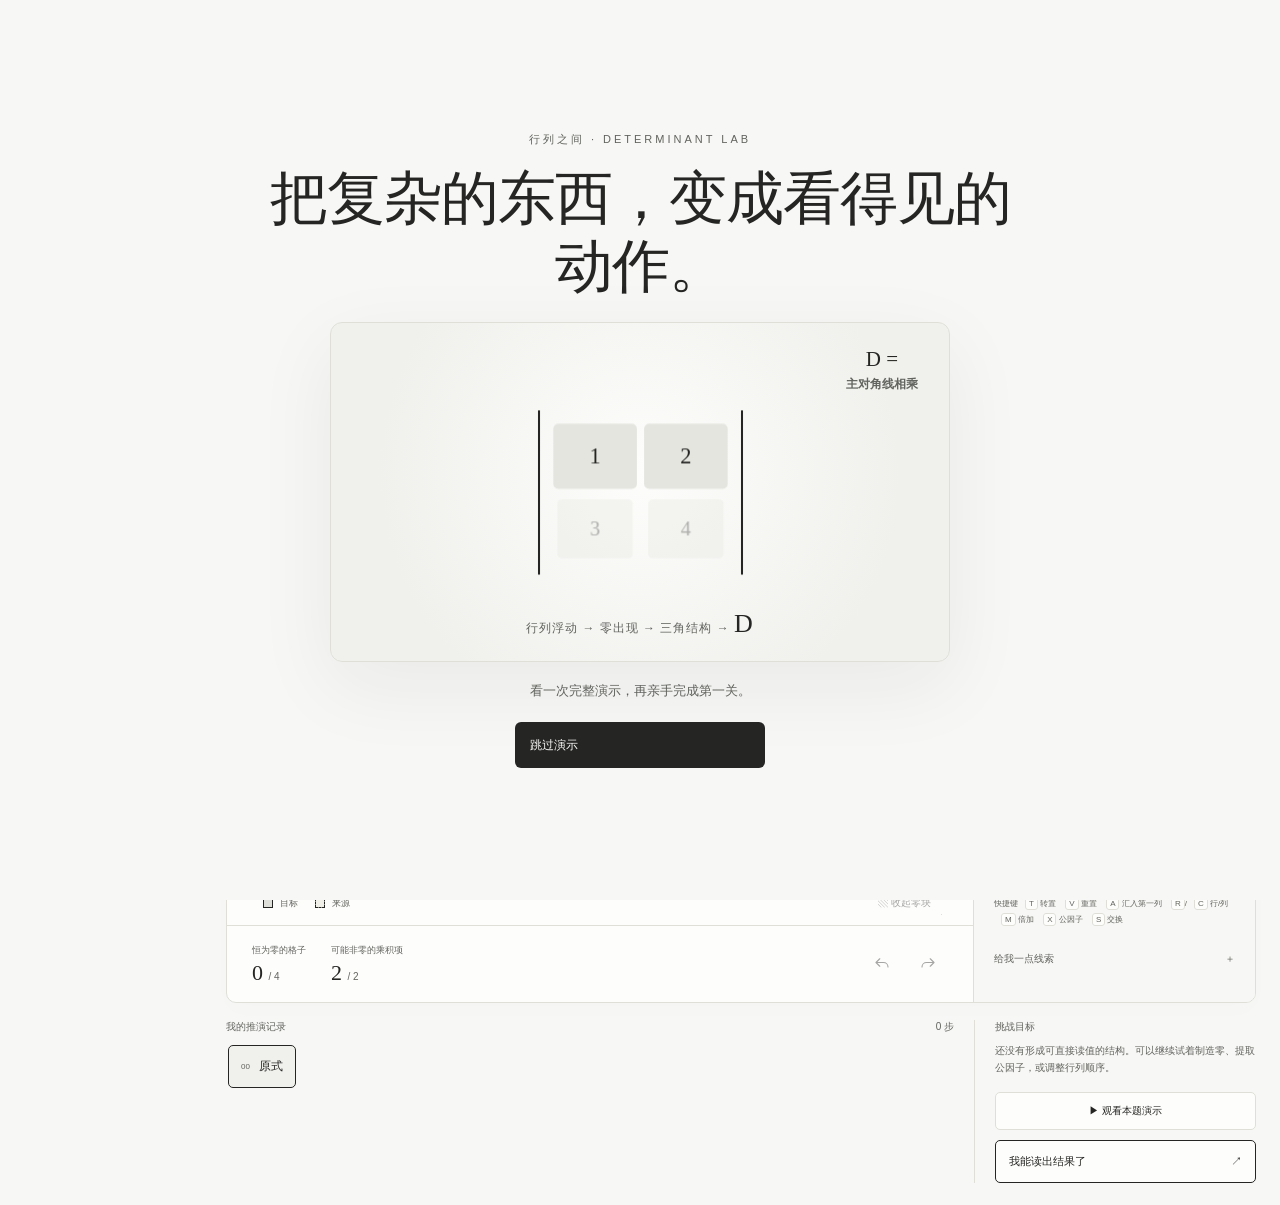
==== commit 87caa854: "Add per-level demo playback and visual polish" ====
--- a/index.html
+++ b/index.html
@@ -11,9 +11,10 @@
 <aside class="guide free-guide" aria-label="选择你的操作"><div class="guide-top"><span>你的操作台</span><span>自由选择</span></div><div class="selection-controls"><label>操作方向<select id="axis"><option value="column">按列</option><option value="row">按行</option></select></label><label>目标<select id="target" aria-label="目标行或列"></select></label><label id="sourceLabel">来源<select id="source" aria-label="来源行或列"></select></label></div><p class="selection-tip" id="selectionTip">左键选目标，右键选来源；选中含公因子的行列后可直接提取。</p>
 <div class="operation-grid" id="operations" role="group" aria-label="选择变换"><button data-op="add" class="op-tile active" aria-pressed="true"><span>±</span><strong>倍加 <kbd>M</kbd></strong><small>把另一行列加进来</small></button><button data-op="sum" class="op-tile" aria-pressed="false"><span>⇤</span><strong>全部汇入 <kbd>A</kbd></strong><small>其余行列一起来</small></button><button data-op="swap" class="op-tile" aria-pressed="false"><span>⇄</span><strong>交换 <kbd>S</kbd></strong><small>调换两个位置</small></button><button data-op="extractX" class="op-tile" aria-pressed="false"><span>↗</span><strong id="extractTitle">提出公因子 <kbd>X</kbd></strong><small id="extractHint">选中可提取的行列后一键执行</small></button><button data-op="scale" class="op-tile" aria-pressed="false"><span>×</span><strong>倍乘</strong><small>整行列乘一个数</small></button><button data-op="transpose" class="op-tile" aria-pressed="false"><span>⤢</span><strong>转置 <kbd>V</kbd></strong><small>行列互换看结构</small></button></div>
 <label class="coefficient-control" id="coefficientLabel">倍数 k <div class="coefficient-input"><input id="coefficient" value="-1" inputmode="text" aria-label="操作倍数" aria-describedby="coefficientHelp"><button id="coefficientAuto" type="button" title="自动计算倍数">自动计算</button></div><span id="coefficientHelp">选择目标和来源后自动计算；特殊结构才需要手动输入。</span></label><div class="next-operation free-next"><span>即将执行</span><div id="operationPreview" class="math"></div><p id="operationReason"></p></div><button id="apply" class="primary-button"><span>执行这个动作</span><span>↵</span></button><div class="key-strip"><span>快捷键</span><kbd>T</kbd> 转置 <kbd>V</kbd> 重置 <kbd>A</kbd> 汇入第一列 <kbd>R</kbd>/<kbd>C</kbd> 行/列 <kbd>M</kbd> 倍加 <kbd>X</kbd> 公因子 <kbd>S</kbd> 交换</div><button id="hint" class="hint-button">给我一点线索 <span>＋</span></button><p id="hintText" class="hint-text" hidden></p><div id="demoAssist" class="demo-assist" hidden><strong>60 秒提示</strong><p>还没找到路线？这里是本题最短参考演示。你可以逐步观看，也可以继续自己尝试。</p><button id="showDemo" class="demo-button">显示最短演示</button><div id="demoPanel" hidden></div></div></aside></section>
-<section class="free-bottom"><div class="history-panel"><div class="section-label">我的推演记录 <span id="historyCount">0 步</span></div><div id="history" class="history-list"></div></div><div class="finish-panel"><div class="section-label">挑战目标</div><p id="structureText">让它成为能直接读值的结构。<br>不限定你用哪一种方法。</p><button id="readResult" class="result-button">我能看出答案了 <span>↗</span></button><div id="result" class="result-content" hidden></div><div id="answerGate" class="answer-gate" hidden><label for="answerInput">填写你的答案 <span>答案是行列式的值</span></label><div class="answer-row"><input id="answerInput" aria-label="填写行列式答案" inputmode="text" autocomplete="off" placeholder="例如 10 或 x^4"><button id="answerSubmit">提交答案</button></div><p id="answerFeedback" role="status"></p></div></div></section>
+<section class="free-bottom"><div class="history-panel"><div class="section-label">我的推演记录 <span id="historyCount">0 步</span></div><div id="history" class="history-list"></div></div><div class="finish-panel"><div class="section-label">挑战目标</div><p id="structureText">让它成为能直接读值的结构。<br>不限定你用哪一种方法。</p><button id="demoButton" class="demo-route-button">▶ 观看本题演示</button><button id="readResult" class="result-button">我能看出答案了 <span>↗</span></button><div id="result" class="result-content" hidden></div><div id="answerGate" class="answer-gate" hidden><label for="answerInput">填写你的答案 <span>答案是行列式的值</span></label><div class="answer-row"><input id="answerInput" aria-label="填写行列式答案" inputmode="text" autocomplete="off" placeholder="例如 10 或 x^4"><button id="answerSubmit">提交答案</button></div><p id="answerFeedback" role="status"></p></div></div></section>
 <div id="saveStatus" class="save-status" role="status"></div></main></div></div>
 <div id="openingDemo" class="opening-demo" hidden><div class="opening-inner"><div class="opening-kicker">行列之间 · determinant lab</div><h2>把复杂的东西，变成看得见的动作。</h2><div class="opening-stage"><div class="opening-matrix" aria-hidden="true"><i>1</i><i>2</i><i>3</i><i>4</i></div><div class="opening-flow">行列浮动 → 零出现 → 三角结构 → <b>D</b></div><div class="opening-answer">D = <strong>主对角线相乘</strong></div></div><p>看一次完整演示，再亲手完成第一关。</p><button id="openingSkip" class="primary-button">跳过演示</button></div></div>
 <div id="tutorialOverlay" class="tutorial-overlay" hidden><div class="tutorial-card" role="dialog" aria-labelledby="tutorialTitle"><div class="tutorial-kicker">新手引导 · 第 1 关</div><h2 id="tutorialTitle">先别急着算，先看行列式在记录什么。</h2><p id="tutorialText">行列式最早和解线性方程组连在一起；从几何上看，它记录线性变换对有向面积或体积的缩放。</p><div class="tutorial-lesson"><strong>先记住三件事</strong><ol><li><b>它必须是方阵：</b>三行四列是矩阵，但不是一个可以直接写 det 的行列式。</li><li><b>倍加不改变值：</b>把一行的倍数加到另一行，相当于把平行四边形/平行多面体剪切，体积不变。</li><li><b>为什么化成三角形：</b>三角矩阵只有主对角线那一条排列能留下来，所以行列式就是对角线乘积；消元是在把其余排列项变成 0。</li></ol></div><div class="tutorial-rule"><strong>第一关的动作</strong><span>左键选目标 r₂ → 右键选来源 r₁ → 输入 −3 → 执行倍加 → 填写三角结构的答案</span></div><a class="tutorial-source" href="https://www.bilibili.com/video/BV13e411m7Js/" target="_blank" rel="noopener">参考：无痛线代《行列式的本质是什么？》↗</a><div class="tutorial-arrow" aria-hidden="true">↘</div><button id="tutorialNext" class="primary-button">开始第一关</button><button id="tutorialSkip" class="tutorial-skip">以后再看</button></div></div>
+<dialog id="demoDialog" class="demo-dialog"><div class="dialog-top"><div><span class="demo-kicker">本题演示 · 不会改变你的路线</span><h2 id="demoTitle">观看这道题如何变简单</h2></div><button id="demoClose" class="icon-button" aria-label="关闭演示">×</button></div><div class="demo-board"><div id="demoStepLabel" class="demo-step-label">准备开始</div><div id="demoMatrix" class="demo-matrix"></div><div id="demoFormula" class="math demo-formula"></div></div><div class="demo-footer"><p id="demoReason">演示会按这道题的参考路线播放，最后自动显示答案。</p><button id="demoPlay" class="primary-button">开始演示</button></div></dialog>
 <dialog id="infoDialog"><div class="dialog-top"><h2 id="dialogTitle"></h2><button id="closeDialog" class="icon-button" aria-label="关闭"><svg viewBox="0 0 24 24" aria-hidden="true"><path d="m6 6 12 12M18 6 6 18"/></svg></button></div><div id="dialogContent"></div></dialog><div id="srStatus" class="sr-only" role="status" aria-live="polite"></div><script src="engine.js"></script><script src="symbolic.js"></script><script src="sound.js"></script><script src="problems.js"></script><script src="app.js"></script></body></html>
 
--- a/play.css
+++ b/play.css
@@ -18,6 +18,8 @@
 @media(min-width:1550px){.board-wrap{--cell:98px;--row:74px}.board-wrap.order-5{--cell:82px;--row:65px}.play-cell{font-size:36px}}
 @media(prefers-reduced-motion:reduce){.play-cell.changed,.play-cell.new-zero,.action-arrows path,.zero-group{animation:none!important}.free-play *{scroll-behavior:auto!important}}
 .motion-layer{position:absolute;inset:0;z-index:8;pointer-events:none;contain:layout paint}.motion-ghost{position:absolute;display:flex;align-items:center;justify-content:center;border:1px solid var(--muted);border-radius:5px;background:var(--surface-strong);font:inherit;color:var(--ink);opacity:0;will-change:transform,opacity;animation:transferFloat 720ms var(--ease) both;animation-delay:var(--delay,0ms)}.motion-ghost::after{content:"";position:absolute;inset:-4px;border-radius:8px;border:1px solid var(--line);opacity:.45}.play-cell.target-pulse{animation:targetPulse 650ms var(--ease) both}.matrix-handle.long-pressed{box-shadow:0 0 0 4px var(--surface-strong);transform:scale(1.08)}.play-matrix.long-pressed-line .play-cell{background:var(--surface-strong)}
+.demo-route-button{width:100%;min-height:38px;border:1px solid var(--line);border-radius:5px;background:var(--paper);color:var(--ink);font-size:10px;margin:7px 0 10px}.demo-route-button:hover{background:var(--surface)}.demo-dialog{width:min(640px,calc(100vw - 28px));border:1px solid var(--line);border-radius:10px;background:var(--paper);color:var(--ink);padding:24px;box-shadow:0 25px 80px #25262324}.demo-dialog::backdrop{background:#25262366;backdrop-filter:blur(3px)}.demo-dialog .dialog-top{align-items:flex-start}.demo-dialog .dialog-top h2{margin:6px 0 0;font-size:21px}.demo-kicker{font-size:10px;color:var(--secondary);letter-spacing:.5px}.demo-board{min-height:250px;border:1px solid var(--line);border-radius:7px;background-image:radial-gradient(var(--line) .7px,transparent .7px);background-size:17px 17px;display:flex;flex-direction:column;align-items:center;justify-content:center;gap:18px}.demo-step-label{font-size:11px;color:var(--secondary)}.demo-matrix{display:grid;grid-template-columns:repeat(var(--demo-n,2),58px);grid-auto-rows:46px;gap:5px;border-left:1.5px solid var(--ink);border-right:1.5px solid var(--ink);padding:7px;font:italic 22px var(--math)}.demo-matrix span{display:grid;place-items:center;background:var(--surface-strong);border-radius:4px;animation:demoCellIn 240ms var(--ease)}.demo-formula{font-size:19px;min-height:28px}.demo-footer{display:flex;align-items:center;justify-content:space-between;gap:14px;padding-top:16px}.demo-footer p{font-size:10px;color:var(--secondary);line-height:1.7;margin:0;flex:1}.demo-footer .primary-button{width:auto;min-width:130px}.demo-dialog .icon-button{font-size:22px}.demo-dialog .primary-button{height:42px}
+@keyframes demoCellIn{from{opacity:.15;transform:translateY(5px) scale(.92)}to{opacity:1;transform:none}}
 @keyframes transferFloat{0%{opacity:.1;transform:translate3d(0,0,0) scale(.75) rotate(-2deg)}28%{opacity:.95;transform:translate3d(calc(var(--dx) * .42),calc(var(--dy) * .42),0) scale(1.04) rotate(2deg)}72%{opacity:.8;transform:translate3d(calc(var(--dx) * .9),calc(var(--dy) * .9),0) scale(.92) rotate(-1deg)}100%{opacity:0;transform:translate3d(var(--dx),var(--dy),0) scale(.66) rotate(0)}}@keyframes targetPulse{0%,100%{box-shadow:none}38%{box-shadow:0 0 0 5px var(--surface-strong)}}
 @media(prefers-reduced-motion:reduce){.motion-layer{display:none}.play-cell.target-pulse{animation:none}.matrix-handle.long-pressed{transform:none}}
 .opening-demo{position:fixed;inset:0;z-index:30;background:#1f211f;color:#f7f7f5;display:grid;place-items:center;overflow:hidden}.opening-demo[hidden]{display:none}.opening-inner{width:min(780px,calc(100vw - 36px));text-align:center;animation:openingIn 600ms var(--ease) both}.opening-kicker{font-size:11px;letter-spacing:3px;color:#c7cabf;text-transform:uppercase}.opening-inner h2{font-size:clamp(28px,5vw,58px);line-height:1.18;font-weight:550;letter-spacing:-1px;margin:17px 0 22px}.opening-inner>p{color:#c7cabf;font-size:13px;margin:17px 0 19px}.opening-stage{position:relative;width:min(620px,100%);height:340px;margin:auto;border:1px solid #666c62;border-radius:12px;background:radial-gradient(circle at 50% 44%,#454a42,#232622 63%);display:grid;place-items:center;overflow:hidden;box-shadow:0 24px 80px #0007}.opening-stage::before{content:"";position:absolute;inset:0;background-image:radial-gradient(#dfe6d022 .7px,transparent .7px);background-size:16px 16px}.opening-matrix{position:relative;z-index:1;display:grid;grid-template-columns:repeat(2,82px);grid-template-rows:repeat(2,64px);gap:7px;padding:13px;border-left:2px solid #dfe6d0;border-right:2px solid #dfe6d0;transform:rotate(-3deg);animation:openingMatrix 4.8s var(--ease) both}.opening-matrix i{display:grid;place-items:center;background:#a9b9a0;color:#1f211f;font:italic 22px var(--math);border-radius:5px;font-style:normal}.opening-matrix i:nth-child(n+3){animation:openingZero 4.8s var(--ease) both}.opening-flow{position:absolute;bottom:22px;left:0;right:0;font-size:12px;color:#d6ddcd;letter-spacing:1px;opacity:0;animation:openingCaption 4.8s 500ms var(--ease) both}.opening-flow b{font:26px var(--math);color:#fff}.opening-answer{position:absolute;right:31px;top:24px;font:21px var(--math);opacity:0;animation:openingAnswer 4.8s 2.9s var(--ease) both;color:#e9eddf}.opening-answer strong{display:block;font-size:12px;font-family:var(--font);color:#a9b9a0;margin-top:4px}.opening-inner .primary-button{width:min(250px,100%);margin:auto;background:#f1f3e9;color:#1f211f}.opening-inner .primary-button:hover{background:#fff}.opening-inner .primary-button{animation:openingCta 4.8s both}
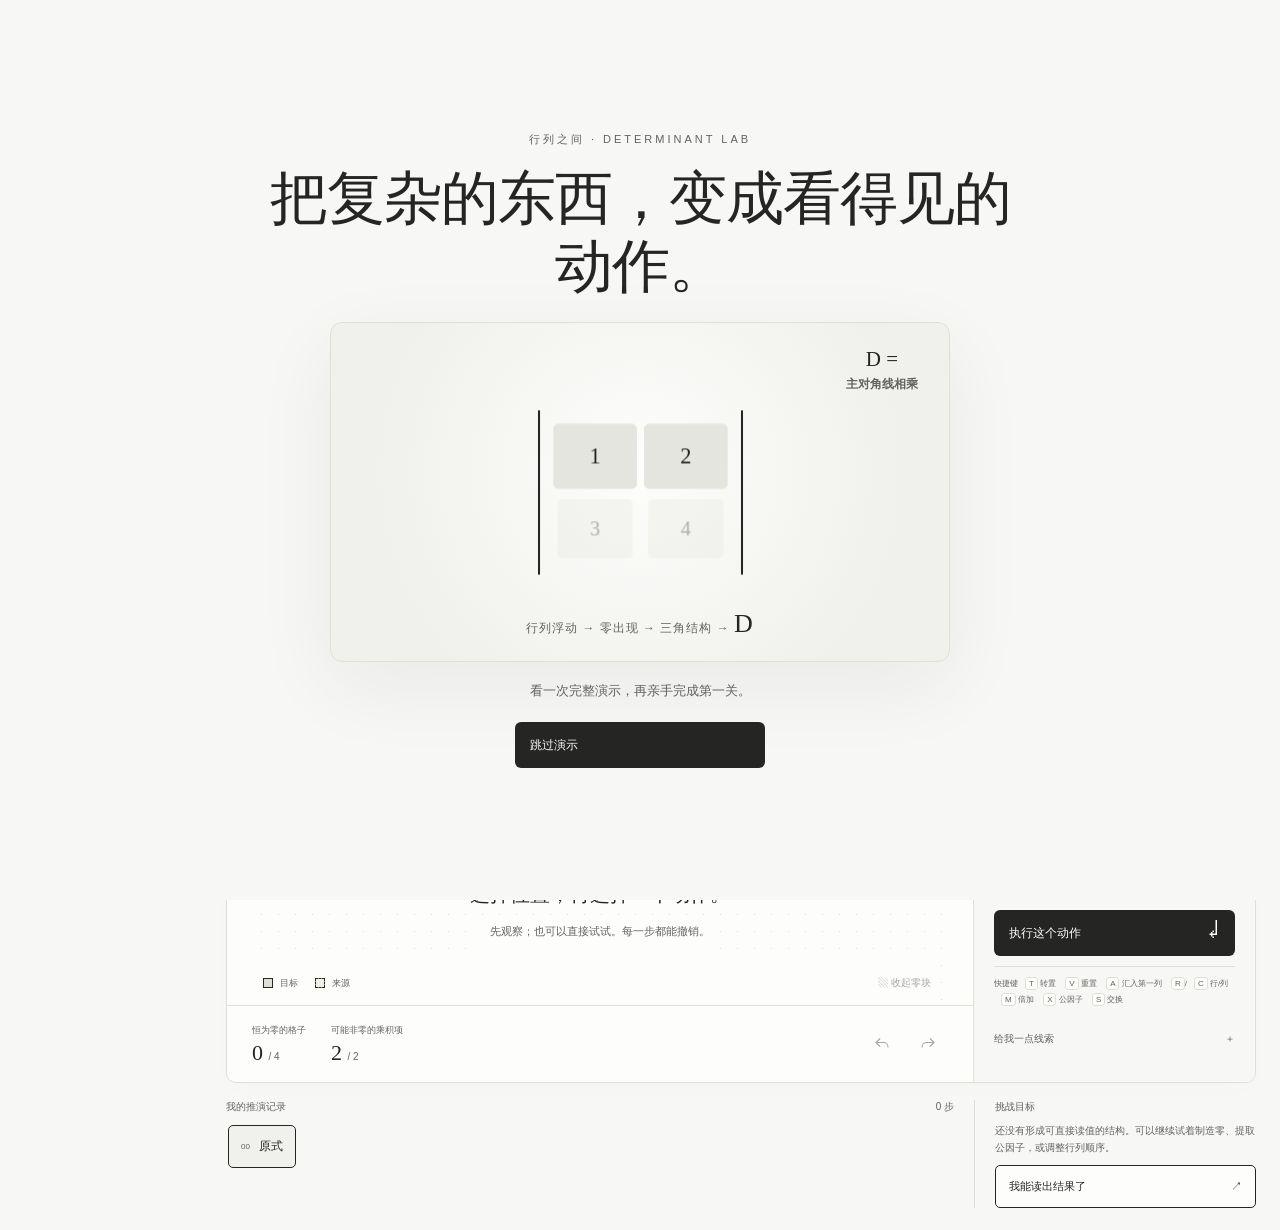
==== commit afa6e08e: "R1: establish goal mode, demo entry, and audit baseline" ====
--- a/index.html
+++ b/index.html
@@ -1,20 +1,20 @@
 <!doctype html>
 <html lang="zh-CN"><head><meta charset="UTF-8"><meta name="viewport" content="width=device-width,initial-scale=1"><meta name="theme-color" content="#f7f7f5"><meta name="description" content="由你决定下一步。自由选择行、列和变换，在声音与运动中发现行列式的结构。"><title>行列之间 — 由你决定下一步</title><link rel="stylesheet" href="styles.css"><link rel="stylesheet" href="play.css"></head>
 <body class="free-play"><a class="skip" href="#main">跳到实验区</a><div class="app">
-<aside class="sidebar bank-sidebar"><a class="brand" href="./" aria-label="行列之间首页"><span class="brand-mark"><i></i><i></i><i></i><i></i></span><span>行列之间<small>DETERMINANT LAB</small></span></a><div class="bank-heading"><strong>题库</strong><span id="bankProgress">0 / 60</span></div><button id="bankToggle" class="bank-toggle" aria-expanded="false">选择关卡 <span>⌄</span></button><div id="bankMenu" class="bank-menu" hidden><label class="bank-filter-label" for="bankFilter">题型</label><select id="bankFilter" class="bank-filter"><option value="all">全部题型</option></select><nav id="problemList" class="problem-list" aria-label="选择题目"></nav></div><a class="guide-link" href="guide.html">查看第 1 题的参考推演 ↗</a></aside>
+<aside class="sidebar bank-sidebar"><a class="brand" href="./" aria-label="行列之间首页"><span class="brand-mark"><i></i><i></i><i></i><i></i></span><span>行列之间<small>DETERMINANT LAB</small></span></a><div class="bank-heading"><strong>题库</strong><span id="bankProgress">0 / 75</span></div><button id="bankToggle" class="bank-toggle" aria-expanded="false">选择关卡 <span>⌄</span></button><div id="bankMenu" class="bank-menu" hidden><label class="bank-filter-label" for="bankFilter">题型</label><select id="bankFilter" class="bank-filter"><option value="all">全部题型</option></select><nav id="problemList" class="problem-list" aria-label="选择题目"></nav></div></aside>
 <div class="main-shell"><header class="topbar"><div class="breadcrumb"><strong>行列式实验室</strong><span id="currentCategory">求和与消元</span></div><div class="top-actions"><button id="soundToggle" class="quiet-button" aria-pressed="true"><svg viewBox="0 0 24 24" aria-hidden="true"><path d="M4 9h4l5-4v14l-5-4H4ZM17 8a6 6 0 0 1 0 8M19 5a10 10 0 0 1 0 14"/></svg><span>音效开</span></button><button data-open="sound" class="quiet-button">试听 / 音量</button><button data-open="help" class="quiet-button">怎么玩</button></div></header>
-<main id="main"><section class="problem-heading"><div><h1 id="problemTitle">01 · 求和与消元</h1><p id="problemNote">将行列式化成可以直接读值的结构。</p></div><div class="problem-navigation"><label class="sr-only" for="problemPicker">切换题目</label><select id="problemPicker" aria-label="切换题目"></select><button id="previousProblem" class="icon-button" aria-label="上一题">←</button><button id="nextProblem" class="icon-button" aria-label="下一题">→</button></div></section><div id="principleCard" class="principle-card" hidden><span class="principle-tag">本关原理</span><strong id="principleTitle"></strong><p id="principleText"></p></div>
-<section class="workbench free-workbench" aria-label="自由操作实验台"><div class="experiment"><div class="canvas-toolbar"><div class="segmented" role="group" aria-label="显示模式"><button id="symbolicMode" class="active" aria-pressed="true">符号</button><button id="numericMode" aria-pressed="false">代入数字</button></div><div class="toolbar-right"><button id="previewToggle" class="quiet-button" aria-pressed="false">预览变化</button><button id="reset" class="icon-button" title="重新开始" aria-label="重新开始"><svg viewBox="0 0 24 24" aria-hidden="true"><path d="M4 9a8 8 0 1 1 0 6M4 3v6h6"/></svg></button></div></div>
+<main id="main"><section class="problem-heading"><div><h1 id="problemTitle">01 · 求和与消元</h1><p id="problemNote">将行列式化成可以直接读值的结构。</p></div><div class="problem-navigation"><button id="demoButton" class="top-demo-button">▶ 看本题演示</button><label class="sr-only" for="problemPicker">切换题目</label><select id="problemPicker" aria-label="切换题目"></select><button id="previousProblem" class="icon-button" aria-label="上一题">←</button><button id="nextProblem" class="icon-button" aria-label="下一题">→</button></div></section><div id="principleCard" class="principle-card" hidden><span class="principle-tag">本关原理</span><span id="mengBadge" class="meng-badge" hidden>蒙</span><strong id="principleTitle"></strong><p id="principleText"></p></div>
+<section class="workbench free-workbench" aria-label="自由操作实验台"><div class="experiment"><div class="canvas-toolbar"><div class="segmented" role="group" aria-label="显示模式"><button id="symbolicMode" class="active" aria-pressed="true">符号</button><button id="numericMode" aria-pressed="false">代入数字</button><button data-mode="definition" id="definitionMode">定义</button></div><div class="toolbar-right"><button id="previewToggle" class="quiet-button" aria-pressed="false">预览变化</button><button id="reset" class="icon-button" title="重新开始" aria-label="重新开始"><svg viewBox="0 0 24 24" aria-hidden="true"><path d="M4 9a8 8 0 1 1 0 6M4 3v6h6"/></svg></button></div></div>
 <div id="numericControls" class="numeric-controls" hidden><label for="xValue">令 <i>x</i> = <output id="xOutput">2</output></label><input id="xValue" type="range" min="-3" max="3" value="2" step="1" aria-label="x 的取值"><span id="numericResult"></span></div>
-<div class="free-stage" id="stage"><div id="stageCaption" class="play-caption">左键选目标，右键选来源；键盘也可以直接操作。</div><div class="board-area"><div id="lhs" class="math free-lhs">D =</div><div id="boardWrap" class="board-wrap"><div id="columnHandles" class="column-handles" aria-label="选择列"></div><div id="rowHandles" class="row-handles" aria-label="选择行"></div><div id="matrix" class="play-matrix" role="group" aria-label="当前行列式"></div><div id="blocks" class="blocks" aria-hidden="true"></div><svg id="actionArrows" class="action-arrows" aria-hidden="true"></svg></div></div><div id="formula" class="math free-formula"></div><div id="feedback" class="play-feedback" role="status" aria-live="polite">先观察；也可以直接试试。每一步都能撤销。</div><div class="board-bottom"><div class="legend"><span class="target-key"></span>目标 <span class="source-key"></span>来源</div><button id="compress" class="text-button" aria-pressed="false">▧ 收起零块</button></div></div>
-<div class="play-status"><div><span class="stat-label">恒为零的格子</span><strong id="zeroCount">0 <small>/ 16</small></strong></div><div><span class="stat-label">可能非零的乘积项</span><strong id="termCount">24 <small>/ 24</small></strong></div><div class="undo-controls"><button id="undo" class="icon-button" aria-label="撤销" title="撤销"><svg viewBox="0 0 24 24" aria-hidden="true"><path d="M9 5 4 10l5 5M4 10h10a6 6 0 0 1 6 6"/></svg></button><button id="redo" class="icon-button" aria-label="重做" title="重做"><svg viewBox="0 0 24 24" aria-hidden="true"><path d="m15 5 5 5-5 5M20 10H10a6 6 0 0 0-6 6"/></svg></button></div></div></div>
+<div class="free-stage" id="stage"><div id="stageCaption" class="play-caption">左键选目标，右键选来源；键盘也可以直接操作。</div><div class="board-area"><div id="lhs" class="math free-lhs">D =</div><div id="boardWrap" class="board-wrap"><div id="columnHandles" class="column-handles" aria-label="选择列"></div><div id="rowHandles" class="row-handles" aria-label="选择行"></div><div id="matrix" class="play-matrix" role="group" aria-label="当前行列式" data-tour-step="1"></div><div id="blocks" class="blocks" aria-hidden="true"></div><svg id="actionArrows" class="action-arrows" aria-hidden="true"></svg></div></div><div id="formula" class="math free-formula"></div><div id="feedback" class="play-feedback" role="status" aria-live="polite">先观察；也可以直接试试。每一步都能撤销。</div><div class="board-bottom"><div class="legend"><span class="target-key"></span>目标 <span class="source-key"></span>来源</div><button id="compress" class="text-button" aria-pressed="false">▧ 收起零块</button></div></div>
+<div class="play-status"><div><span class="stat-label">恒为零的格子</span><strong id="zeroCount" data-tour-step="5">0 <small>/ 16</small></strong></div><div><span class="stat-label">可能非零的乘积项</span><strong id="termCount">24 <small>/ 24</small></strong></div><div class="undo-controls"><button id="undo" class="icon-button" aria-label="撤销" title="撤销"><svg viewBox="0 0 24 24" aria-hidden="true"><path d="M9 5 4 10l5 5M4 10h10a6 6 0 0 1 6 6"/></svg></button><button id="redo" class="icon-button" aria-label="重做" title="重做"><svg viewBox="0 0 24 24" aria-hidden="true"><path d="m15 5 5 5-5 5M20 10H10a6 6 0 0 0-6 6"/></svg></button></div></div></div>
 <aside class="guide free-guide" aria-label="选择你的操作"><div class="guide-top"><span>你的操作台</span><span>自由选择</span></div><div class="selection-controls"><label>操作方向<select id="axis"><option value="column">按列</option><option value="row">按行</option></select></label><label>目标<select id="target" aria-label="目标行或列"></select></label><label id="sourceLabel">来源<select id="source" aria-label="来源行或列"></select></label></div><p class="selection-tip" id="selectionTip">左键选目标，右键选来源；选中含公因子的行列后可直接提取。</p>
-<div class="operation-grid" id="operations" role="group" aria-label="选择变换"><button data-op="add" class="op-tile active" aria-pressed="true"><span>±</span><strong>倍加 <kbd>M</kbd></strong><small>把另一行列加进来</small></button><button data-op="sum" class="op-tile" aria-pressed="false"><span>⇤</span><strong>全部汇入 <kbd>A</kbd></strong><small>其余行列一起来</small></button><button data-op="swap" class="op-tile" aria-pressed="false"><span>⇄</span><strong>交换 <kbd>S</kbd></strong><small>调换两个位置</small></button><button data-op="extractX" class="op-tile" aria-pressed="false"><span>↗</span><strong id="extractTitle">提出公因子 <kbd>X</kbd></strong><small id="extractHint">选中可提取的行列后一键执行</small></button><button data-op="scale" class="op-tile" aria-pressed="false"><span>×</span><strong>倍乘</strong><small>整行列乘一个数</small></button><button data-op="transpose" class="op-tile" aria-pressed="false"><span>⤢</span><strong>转置 <kbd>V</kbd></strong><small>行列互换看结构</small></button></div>
-<label class="coefficient-control" id="coefficientLabel">倍数 k <div class="coefficient-input"><input id="coefficient" value="-1" inputmode="text" aria-label="操作倍数" aria-describedby="coefficientHelp"><button id="coefficientAuto" type="button" title="自动计算倍数">自动计算</button></div><span id="coefficientHelp">选择目标和来源后自动计算；特殊结构才需要手动输入。</span></label><div class="next-operation free-next"><span>即将执行</span><div id="operationPreview" class="math"></div><p id="operationReason"></p></div><button id="apply" class="primary-button"><span>执行这个动作</span><span>↵</span></button><div class="key-strip"><span>快捷键</span><kbd>T</kbd> 转置 <kbd>V</kbd> 重置 <kbd>A</kbd> 汇入第一列 <kbd>R</kbd>/<kbd>C</kbd> 行/列 <kbd>M</kbd> 倍加 <kbd>X</kbd> 公因子 <kbd>S</kbd> 交换</div><button id="hint" class="hint-button">给我一点线索 <span>＋</span></button><p id="hintText" class="hint-text" hidden></p><div id="demoAssist" class="demo-assist" hidden><strong>60 秒提示</strong><p>还没找到路线？这里是本题最短参考演示。你可以逐步观看，也可以继续自己尝试。</p><button id="showDemo" class="demo-button">显示最短演示</button><div id="demoPanel" hidden></div></div></aside></section>
-<section class="free-bottom"><div class="history-panel"><div class="section-label">我的推演记录 <span id="historyCount">0 步</span></div><div id="history" class="history-list"></div></div><div class="finish-panel"><div class="section-label">挑战目标</div><p id="structureText">让它成为能直接读值的结构。<br>不限定你用哪一种方法。</p><button id="demoButton" class="demo-route-button">▶ 观看本题演示</button><button id="readResult" class="result-button">我能看出答案了 <span>↗</span></button><div id="result" class="result-content" hidden></div><div id="answerGate" class="answer-gate" hidden><label for="answerInput">填写你的答案 <span>答案是行列式的值</span></label><div class="answer-row"><input id="answerInput" aria-label="填写行列式答案" inputmode="text" autocomplete="off" placeholder="例如 10 或 x^4"><button id="answerSubmit">提交答案</button></div><p id="answerFeedback" role="status"></p></div></div></section>
-<div id="saveStatus" class="save-status" role="status"></div></main></div></div>
+<div class="operation-grid" id="operations" role="group" aria-label="选择变换"><button data-op="add" class="op-tile active" aria-pressed="true"><span>±</span><strong>倍加 <kbd>M</kbd></strong><small>把另一行列加进来</small></button><button data-op="sum" class="op-tile" aria-pressed="false"><span>|←|</span><strong>全部汇入 <kbd>A</kbd></strong><small>其余行列一起来</small></button><button data-op="swap" class="op-tile" aria-pressed="false"><span>⇄</span><strong>交换 <kbd>S</kbd></strong><small>调换两个位置</small></button><button data-op="extractX" class="op-tile" aria-pressed="false"><span>↗</span><strong id="extractTitle">提出公因子 <kbd>X</kbd></strong><small id="extractHint">选中可提取的行列后一键执行</small></button><button data-op="scale" class="op-tile" aria-pressed="false"><span>×</span><strong>倍乘</strong><small>整行列乘一个数</small></button><button data-op="transpose" class="op-tile" aria-pressed="false"><span>⤢</span><strong>转置 <kbd>V</kbd></strong><small>行列互换看结构</small></button><button data-op="laplace" class="op-tile" aria-pressed="false"><span>▥</span><strong>拉普拉斯</strong><small>按行列展开</small></button></div>
+<label class="coefficient-control" id="coefficientLabel">倍数 k <div class="coefficient-input"><input id="coefficient" value="-1" inputmode="text" aria-label="操作倍数" aria-describedby="coefficientHelp"><button id="coefficientAuto" type="button" title="自动计算倍数">自动计算</button></div><span id="coefficientHelp">选择目标和来源后自动计算；特殊结构才需要手动输入。</span></label><div class="next-operation free-next"><span>即将执行</span><div id="operationPreview" class="math"></div><p id="operationReason"></p></div><button id="apply" class="primary-button" data-tour-step="4"><span>执行这个动作</span><span>↵</span></button><div class="key-strip"><span>快捷键</span><kbd>T</kbd> 转置 <kbd>V</kbd> 重置 <kbd>A</kbd> 汇入第一列 <kbd>R</kbd>/<kbd>C</kbd> 行/列 <kbd>M</kbd> 倍加 <kbd>X</kbd> 公因子 <kbd>S</kbd> 交换</div><button id="hint" class="hint-button">给我一点线索 <span>＋</span></button><p id="hintText" class="hint-text" hidden></p><div id="demoAssist" class="demo-assist" hidden><strong>60 秒提示</strong><p>还没找到路线？点击题目标题旁的“看本题演示”观看最短参考路线。它不会改动你的进度。</p><div id="demoPanel" hidden></div></div></aside></section>
+<section class="free-bottom"><div class="history-panel"><div class="section-label">我的推演记录 <span id="historyCount">0 步</span></div><div id="history" class="history-list"></div></div><div class="finish-panel"><div class="section-label">挑战目标</div><p id="structureText">让它成为能直接读值的结构。<br>不限定你用哪一种方法。</p><button id="readResult" class="result-button">我能看出答案了 <span>↗</span></button><button id="saveMoment" class="save-moment" hidden>保存这一刻</button><div id="result" class="result-content" hidden></div><div id="answerGate" class="answer-gate" data-tour-step="6" hidden><label for="answerInput">填写你的答案 <span>答案是行列式的值</span></label><div class="answer-row"><input id="answerInput" aria-label="填写行列式答案" inputmode="text" autocomplete="off" placeholder="例如 10 或 x^4"><button id="answerSubmit">提交答案</button></div><p id="answerFeedback" role="status"></p></div></div></section>
+<div id="saveStatus" class="save-status" role="status"></div></main></div></div><dialog id="exitModal" class="exit-modal"><h2>不好玩吗？</h2><p>还是做题更方便，那么帮助到你学习行列式了，这就已经完成了此游戏的使命了~</p><div><button id="exitContinue" class="primary-button">继续玩</button><button id="exitOkay" class="tutorial-skip">好的</button></div></dialog>
 <div id="openingDemo" class="opening-demo" hidden><div class="opening-inner"><div class="opening-kicker">行列之间 · determinant lab</div><h2>把复杂的东西，变成看得见的动作。</h2><div class="opening-stage"><div class="opening-matrix" aria-hidden="true"><i>1</i><i>2</i><i>3</i><i>4</i></div><div class="opening-flow">行列浮动 → 零出现 → 三角结构 → <b>D</b></div><div class="opening-answer">D = <strong>主对角线相乘</strong></div></div><p>看一次完整演示，再亲手完成第一关。</p><button id="openingSkip" class="primary-button">跳过演示</button></div></div>
-<div id="tutorialOverlay" class="tutorial-overlay" hidden><div class="tutorial-card" role="dialog" aria-labelledby="tutorialTitle"><div class="tutorial-kicker">新手引导 · 第 1 关</div><h2 id="tutorialTitle">先别急着算，先看行列式在记录什么。</h2><p id="tutorialText">行列式最早和解线性方程组连在一起；从几何上看，它记录线性变换对有向面积或体积的缩放。</p><div class="tutorial-lesson"><strong>先记住三件事</strong><ol><li><b>它必须是方阵：</b>三行四列是矩阵，但不是一个可以直接写 det 的行列式。</li><li><b>倍加不改变值：</b>把一行的倍数加到另一行，相当于把平行四边形/平行多面体剪切，体积不变。</li><li><b>为什么化成三角形：</b>三角矩阵只有主对角线那一条排列能留下来，所以行列式就是对角线乘积；消元是在把其余排列项变成 0。</li></ol></div><div class="tutorial-rule"><strong>第一关的动作</strong><span>左键选目标 r₂ → 右键选来源 r₁ → 输入 −3 → 执行倍加 → 填写三角结构的答案</span></div><a class="tutorial-source" href="https://www.bilibili.com/video/BV13e411m7Js/" target="_blank" rel="noopener">参考：无痛线代《行列式的本质是什么？》↗</a><div class="tutorial-arrow" aria-hidden="true">↘</div><button id="tutorialNext" class="primary-button">开始第一关</button><button id="tutorialSkip" class="tutorial-skip">以后再看</button></div></div>
+<div id="tutorialOverlay" class="tutorial-overlay" hidden><div class="tutorial-card" role="dialog" aria-labelledby="tutorialTitle"><div class="tutorial-kicker" id="tutorialStepLabel">新手引导 · 1 / 6</div><h2 id="tutorialTitle">先看矩阵</h2><p id="tutorialText">这是你要改变的对象。动画结束后，跟着箭头点下一步。</p><div class="tutorial-rule"><strong>目标</strong><span id="tutorialHint">看清矩阵的行、列和当前目标。</span></div><div class="tutorial-arrow" aria-hidden="true">↘</div><button id="tutorialNext" class="primary-button">我看懂了</button><button id="tutorialSkip" class="tutorial-skip">跳过引导</button></div></div>
 <dialog id="demoDialog" class="demo-dialog"><div class="dialog-top"><div><span class="demo-kicker">本题演示 · 不会改变你的路线</span><h2 id="demoTitle">观看这道题如何变简单</h2></div><button id="demoClose" class="icon-button" aria-label="关闭演示">×</button></div><div class="demo-board"><div id="demoStepLabel" class="demo-step-label">准备开始</div><div id="demoMatrix" class="demo-matrix"></div><div id="demoFormula" class="math demo-formula"></div></div><div class="demo-footer"><p id="demoReason">演示会按这道题的参考路线播放，最后自动显示答案。</p><button id="demoPlay" class="primary-button">开始演示</button></div></dialog>
 <dialog id="infoDialog"><div class="dialog-top"><h2 id="dialogTitle"></h2><button id="closeDialog" class="icon-button" aria-label="关闭"><svg viewBox="0 0 24 24" aria-hidden="true"><path d="m6 6 12 12M18 6 6 18"/></svg></button></div><div id="dialogContent"></div></dialog><div id="srStatus" class="sr-only" role="status" aria-live="polite"></div><script src="engine.js"></script><script src="symbolic.js"></script><script src="sound.js"></script><script src="problems.js"></script><script src="app.js"></script></body></html>
 
--- a/play.css
+++ b/play.css
@@ -30,6 +30,9 @@
 @media(max-width:980px){.tutorial-card{right:250px;bottom:35px}.tutorial-arrow{right:-75px;font-size:45px}}
 @media(max-width:740px){.tutorial-card{left:17px;right:17px;bottom:20px;width:auto}.tutorial-card::after{right:34px;bottom:-19px;transform:rotate(135deg)}.tutorial-arrow{right:27px;bottom:-65px;transform:rotate(58deg);font-size:42px}.tutorial-card h2{font-size:18px}.answer-gate{font-size:12px}.answer-gate label span{font-size:10px}.answer-row input{font-size:17px}}
 .bank-toggle{width:100%;min-height:40px;text-align:left;padding:0 8px;border:1px solid var(--line);border-radius:6px;background:var(--paper);font-size:11px;display:flex;justify-content:space-between;align-items:center}.bank-toggle span{font-size:17px;color:var(--secondary)}.bank-menu{display:flex;flex-direction:column;min-height:0;flex:1}.bank-menu[hidden]{display:none}.bank-sidebar:not(.bank-open) .guide-link{margin-top:auto}.bank-sidebar:not(.bank-open) .bank-toggle{background:var(--surface);border-color:var(--secondary)}kbd{font:9px var(--font);border:1px solid var(--line);background:var(--paper);border-radius:3px;padding:2px 4px;color:var(--secondary);margin-left:4px}.problem-navigation #problemPicker{display:none}.op-tile.unavailable{opacity:.45;filter:saturate(.3);cursor:not-allowed;background:var(--surface)}.op-tile.unavailable:hover{border-color:var(--line);background:var(--surface)}.key-strip{font-size:8px;line-height:2;color:var(--secondary);margin:10px 0 0;border-top:1px solid var(--line);padding-top:9px}.key-strip kbd{font-size:8px;padding:1px 3px;margin-left:7px}.coefficient-input{display:flex;gap:6px;grid-column:1/-1;align-items:center}.coefficient-input input{flex:1}.coefficient-input button{height:30px;border:1px solid var(--line);border-radius:4px;background:var(--surface);font-size:9px;padding:0 8px;white-space:nowrap}.demo-assist{margin-top:14px;border:1px solid #c8a64b;background:#fff7d6;border-radius:6px;padding:12px 11px;color:#5f4b16;font-size:10px;line-height:1.7}.demo-assist strong{font-size:12px}.demo-assist p{margin:4px 0 9px;color:#725c20;font-size:10px;line-height:1.6}.demo-button{border:1px solid #b69025;background:#fff2b8;border-radius:4px;padding:7px 9px;font-size:10px;color:#5f4b16}.demo-button:hover{background:#ffe999}.demo-panel{margin-top:10px;border-top:1px solid #d5b85d;padding-top:8px}.demo-step{display:flex;gap:7px;padding:4px 0;border-bottom:1px solid #ecdca2}.demo-step b{width:17px;height:17px;border-radius:50%;background:#d2ad3e;color:#fff;display:inline-flex;align-items:center;justify-content:center;font-size:9px}.demo-step span{font-family:var(--math)}.demo-panel small{display:block;margin-top:8px;color:#806a2d}
+.top-demo-button{min-height:36px;border:1px solid var(--ink);border-radius:5px;background:var(--ink);color:var(--paper);font-size:10px;padding:0 12px}.top-demo-button:hover{background:var(--secondary)}
+.meng-badge{display:inline-flex;align-items:center;justify-content:center;width:26px;height:26px;margin-left:8px;border:1px solid var(--ink);border-radius:50%;font-family:var(--math);font-size:18px}.save-moment{display:block;margin-top:9px;min-height:36px;width:100%;border:1px solid var(--line);border-radius:5px;background:var(--surface);font-size:10px}.save-moment:hover{background:var(--surface-strong)}.exit-modal{width:min(460px,calc(100vw - 28px));border:1px solid var(--line);border-radius:10px;background:var(--paper);color:var(--ink);padding:24px;box-shadow:0 24px 80px #2526232b}.exit-modal::backdrop{background:#25262366;backdrop-filter:blur(3px)}.exit-modal h2{font-size:22px;margin:0 0 10px}.exit-modal p{font-size:13px;line-height:1.8;color:var(--secondary);margin:0 0 18px}.exit-modal>div{display:flex;gap:8px;justify-content:flex-end}.exit-modal .primary-button{width:auto;min-width:100px}.exit-modal .tutorial-skip{margin:0;min-width:75px}
+.tour-current{position:relative;z-index:22;box-shadow:0 0 0 3px var(--paper),0 0 0 6px var(--ink)!important;background:var(--paper)}.tutorial-card p{min-height:0}.tutorial-card .tutorial-rule{margin-top:10px}.tutorial-active .tutorial-card{max-width:360px}
 @media(max-width:740px){.bank-toggle{min-height:44px}.key-strip{font-size:9px;line-height:2.2}.key-strip kbd{font-size:9px}.demo-assist{font-size:11px}.demo-assist p{font-size:11px}.op-tile kbd{display:none}}
 
 /* Preserve the paper experiment palette in the cinematic opening. */
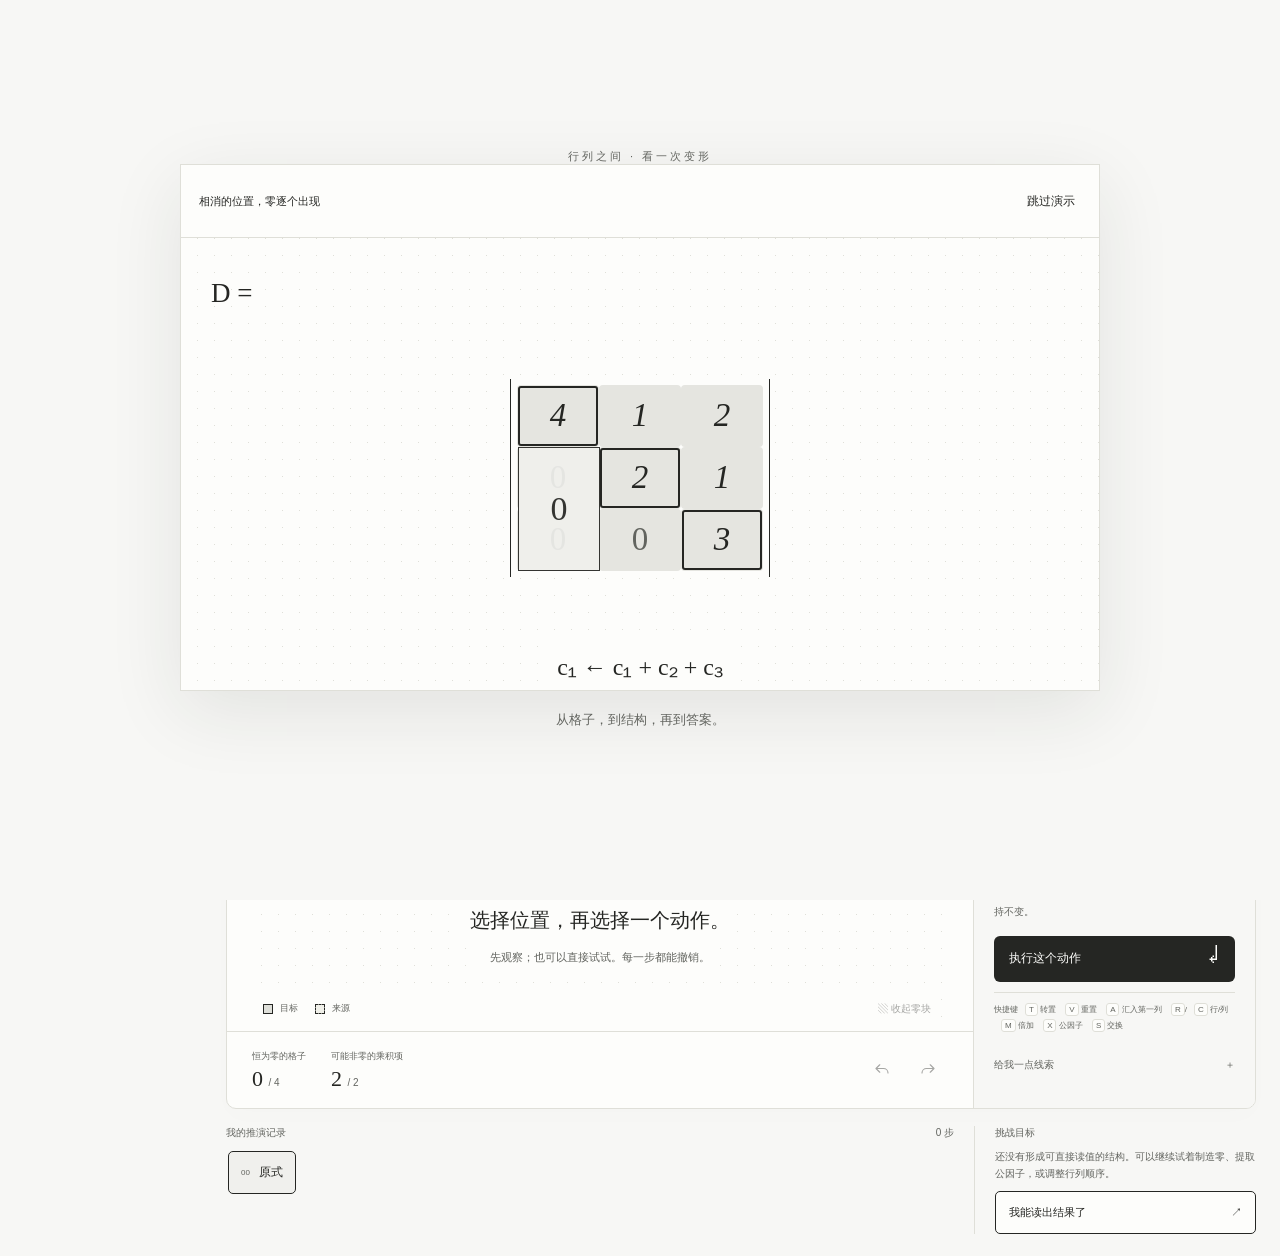
==== commit 4c7985f0: "R2: implement actionable spotlight onboarding" ====
--- a/index.html
+++ b/index.html
@@ -1,20 +1,20 @@
 <!doctype html>
 <html lang="zh-CN"><head><meta charset="UTF-8"><meta name="viewport" content="width=device-width,initial-scale=1"><meta name="theme-color" content="#f7f7f5"><meta name="description" content="由你决定下一步。自由选择行、列和变换，在声音与运动中发现行列式的结构。"><title>行列之间 — 由你决定下一步</title><link rel="stylesheet" href="styles.css"><link rel="stylesheet" href="play.css"></head>
 <body class="free-play"><a class="skip" href="#main">跳到实验区</a><div class="app">
-<aside class="sidebar bank-sidebar"><a class="brand" href="./" aria-label="行列之间首页"><span class="brand-mark"><i></i><i></i><i></i><i></i></span><span>行列之间<small>DETERMINANT LAB</small></span></a><div class="bank-heading"><strong>题库</strong><span id="bankProgress">0 / 75</span></div><button id="bankToggle" class="bank-toggle" aria-expanded="false">选择关卡 <span>⌄</span></button><div id="bankMenu" class="bank-menu" hidden><label class="bank-filter-label" for="bankFilter">题型</label><select id="bankFilter" class="bank-filter"><option value="all">全部题型</option></select><nav id="problemList" class="problem-list" aria-label="选择题目"></nav></div></aside>
-<div class="main-shell"><header class="topbar"><div class="breadcrumb"><strong>行列式实验室</strong><span id="currentCategory">求和与消元</span></div><div class="top-actions"><button id="soundToggle" class="quiet-button" aria-pressed="true"><svg viewBox="0 0 24 24" aria-hidden="true"><path d="M4 9h4l5-4v14l-5-4H4ZM17 8a6 6 0 0 1 0 8M19 5a10 10 0 0 1 0 14"/></svg><span>音效开</span></button><button data-open="sound" class="quiet-button">试听 / 音量</button><button data-open="help" class="quiet-button">怎么玩</button></div></header>
+<aside class="sidebar bank-sidebar"><a class="brand" href="./" aria-label="行列之间首页"><span class="brand-mark"><i></i><i></i><i></i><i></i></span><span>行列之间<small>DETERMINANT LAB</small></span></a><div class="bank-heading"><strong>题库</strong><span id="bankProgress">0 / 78</span></div><button id="bankToggle" class="bank-toggle" aria-expanded="false">选择关卡 <span>⌄</span></button><div id="bankMenu" class="bank-menu" hidden><label class="bank-filter-label" for="bankFilter">题型</label><select id="bankFilter" class="bank-filter"><option value="all">全部题型</option></select><nav id="problemList" class="problem-list" aria-label="选择题目"></nav></div></aside>
+<div class="main-shell"><header class="topbar"><div class="breadcrumb"><strong>行列式实验室</strong><span id="currentCategory">求和与消元</span></div><div class="top-actions"><button id="soundToggle" class="quiet-button" aria-pressed="true"><svg viewBox="0 0 24 24" aria-hidden="true"><path d="M4 9h4l5-4v14l-5-4H4ZM17 8a6 6 0 0 1 0 8M19 5a10 10 0 0 1 0 14"/></svg><span>音效开</span></button><button data-open="sound" class="quiet-button">试听 / 音量</button><details class="game-menu"><summary>怎么玩</summary><button id="replayTour">重看新手引导</button><button id="replayOpening">重播开屏</button><button data-open="help">操作规则</button></details></div></header>
 <main id="main"><section class="problem-heading"><div><h1 id="problemTitle">01 · 求和与消元</h1><p id="problemNote">将行列式化成可以直接读值的结构。</p></div><div class="problem-navigation"><button id="demoButton" class="top-demo-button">▶ 看本题演示</button><label class="sr-only" for="problemPicker">切换题目</label><select id="problemPicker" aria-label="切换题目"></select><button id="previousProblem" class="icon-button" aria-label="上一题">←</button><button id="nextProblem" class="icon-button" aria-label="下一题">→</button></div></section><div id="principleCard" class="principle-card" hidden><span class="principle-tag">本关原理</span><span id="mengBadge" class="meng-badge" hidden>蒙</span><strong id="principleTitle"></strong><p id="principleText"></p></div>
 <section class="workbench free-workbench" aria-label="自由操作实验台"><div class="experiment"><div class="canvas-toolbar"><div class="segmented" role="group" aria-label="显示模式"><button id="symbolicMode" class="active" aria-pressed="true">符号</button><button id="numericMode" aria-pressed="false">代入数字</button><button data-mode="definition" id="definitionMode">定义</button></div><div class="toolbar-right"><button id="previewToggle" class="quiet-button" aria-pressed="false">预览变化</button><button id="reset" class="icon-button" title="重新开始" aria-label="重新开始"><svg viewBox="0 0 24 24" aria-hidden="true"><path d="M4 9a8 8 0 1 1 0 6M4 3v6h6"/></svg></button></div></div>
 <div id="numericControls" class="numeric-controls" hidden><label for="xValue">令 <i>x</i> = <output id="xOutput">2</output></label><input id="xValue" type="range" min="-3" max="3" value="2" step="1" aria-label="x 的取值"><span id="numericResult"></span></div>
 <div class="free-stage" id="stage"><div id="stageCaption" class="play-caption">左键选目标，右键选来源；键盘也可以直接操作。</div><div class="board-area"><div id="lhs" class="math free-lhs">D =</div><div id="boardWrap" class="board-wrap"><div id="columnHandles" class="column-handles" aria-label="选择列"></div><div id="rowHandles" class="row-handles" aria-label="选择行"></div><div id="matrix" class="play-matrix" role="group" aria-label="当前行列式" data-tour-step="1"></div><div id="blocks" class="blocks" aria-hidden="true"></div><svg id="actionArrows" class="action-arrows" aria-hidden="true"></svg></div></div><div id="formula" class="math free-formula"></div><div id="feedback" class="play-feedback" role="status" aria-live="polite">先观察；也可以直接试试。每一步都能撤销。</div><div class="board-bottom"><div class="legend"><span class="target-key"></span>目标 <span class="source-key"></span>来源</div><button id="compress" class="text-button" aria-pressed="false">▧ 收起零块</button></div></div>
 <div class="play-status"><div><span class="stat-label">恒为零的格子</span><strong id="zeroCount" data-tour-step="5">0 <small>/ 16</small></strong></div><div><span class="stat-label">可能非零的乘积项</span><strong id="termCount">24 <small>/ 24</small></strong></div><div class="undo-controls"><button id="undo" class="icon-button" aria-label="撤销" title="撤销"><svg viewBox="0 0 24 24" aria-hidden="true"><path d="M9 5 4 10l5 5M4 10h10a6 6 0 0 1 6 6"/></svg></button><button id="redo" class="icon-button" aria-label="重做" title="重做"><svg viewBox="0 0 24 24" aria-hidden="true"><path d="m15 5 5 5-5 5M20 10H10a6 6 0 0 0-6 6"/></svg></button></div></div></div>
-<aside class="guide free-guide" aria-label="选择你的操作"><div class="guide-top"><span>你的操作台</span><span>自由选择</span></div><div class="selection-controls"><label>操作方向<select id="axis"><option value="column">按列</option><option value="row">按行</option></select></label><label>目标<select id="target" aria-label="目标行或列"></select></label><label id="sourceLabel">来源<select id="source" aria-label="来源行或列"></select></label></div><p class="selection-tip" id="selectionTip">左键选目标，右键选来源；选中含公因子的行列后可直接提取。</p>
-<div class="operation-grid" id="operations" role="group" aria-label="选择变换"><button data-op="add" class="op-tile active" aria-pressed="true"><span>±</span><strong>倍加 <kbd>M</kbd></strong><small>把另一行列加进来</small></button><button data-op="sum" class="op-tile" aria-pressed="false"><span>|←|</span><strong>全部汇入 <kbd>A</kbd></strong><small>其余行列一起来</small></button><button data-op="swap" class="op-tile" aria-pressed="false"><span>⇄</span><strong>交换 <kbd>S</kbd></strong><small>调换两个位置</small></button><button data-op="extractX" class="op-tile" aria-pressed="false"><span>↗</span><strong id="extractTitle">提出公因子 <kbd>X</kbd></strong><small id="extractHint">选中可提取的行列后一键执行</small></button><button data-op="scale" class="op-tile" aria-pressed="false"><span>×</span><strong>倍乘</strong><small>整行列乘一个数</small></button><button data-op="transpose" class="op-tile" aria-pressed="false"><span>⤢</span><strong>转置 <kbd>V</kbd></strong><small>行列互换看结构</small></button><button data-op="laplace" class="op-tile" aria-pressed="false"><span>▥</span><strong>拉普拉斯</strong><small>按行列展开</small></button></div>
+<aside class="guide free-guide" aria-label="选择你的操作"><div class="guide-top"><span>你的操作台</span><span>自由选择</span></div><div class="selection-controls"><label>操作方向<select id="axis"><option value="column">按列</option><option value="row">按行</option></select></label><label>目标<select id="target" aria-label="目标行或列"></select></label><label id="sourceLabel">来源<select id="source" aria-label="来源行或列"></select></label></div><div class="selection-mode"><button id="pickTarget" aria-pressed="true">选目标</button><button id="pickSource" aria-pressed="false">选来源</button></div><p class="selection-tip" id="selectionTip">左键选目标，右键选来源；选中含公因子的行列后可直接提取。</p>
+<div class="operation-grid" id="operations" role="group" aria-label="选择变换"><button data-op="add" class="op-tile active" aria-pressed="true"><span>±</span><strong>倍加 <kbd>M</kbd></strong><small>把另一行列加进来</small></button><button data-op="sum" class="op-tile" aria-pressed="false"><span>|←|</span><strong>全部汇入 <kbd>A</kbd></strong><small>其余行列一起来</small></button><button data-op="swap" class="op-tile" aria-pressed="false"><span>⇄</span><strong>交换 <kbd>S</kbd></strong><small>调换两个位置</small></button><button data-op="extractX" class="op-tile" aria-pressed="false"><span>↗</span><strong id="extractTitle">提出公因子 <kbd>X</kbd></strong><small id="extractHint">选中可提取的行列后一键执行</small></button><button data-op="scale" class="op-tile" aria-pressed="false"><span>×</span><strong>倍乘</strong><small>整行列乘一个数</small></button><button data-op="transpose" class="op-tile" aria-pressed="false"><span>⤢</span><strong>转置 <kbd>T</kbd></strong><small>行列互换看结构</small></button><button data-op="laplace" class="op-tile" aria-pressed="false"><span>▥</span><strong>拉普拉斯</strong><small>按行列展开</small></button></div>
 <label class="coefficient-control" id="coefficientLabel">倍数 k <div class="coefficient-input"><input id="coefficient" value="-1" inputmode="text" aria-label="操作倍数" aria-describedby="coefficientHelp"><button id="coefficientAuto" type="button" title="自动计算倍数">自动计算</button></div><span id="coefficientHelp">选择目标和来源后自动计算；特殊结构才需要手动输入。</span></label><div class="next-operation free-next"><span>即将执行</span><div id="operationPreview" class="math"></div><p id="operationReason"></p></div><button id="apply" class="primary-button" data-tour-step="4"><span>执行这个动作</span><span>↵</span></button><div class="key-strip"><span>快捷键</span><kbd>T</kbd> 转置 <kbd>V</kbd> 重置 <kbd>A</kbd> 汇入第一列 <kbd>R</kbd>/<kbd>C</kbd> 行/列 <kbd>M</kbd> 倍加 <kbd>X</kbd> 公因子 <kbd>S</kbd> 交换</div><button id="hint" class="hint-button">给我一点线索 <span>＋</span></button><p id="hintText" class="hint-text" hidden></p><div id="demoAssist" class="demo-assist" hidden><strong>60 秒提示</strong><p>还没找到路线？点击题目标题旁的“看本题演示”观看最短参考路线。它不会改动你的进度。</p><div id="demoPanel" hidden></div></div></aside></section>
-<section class="free-bottom"><div class="history-panel"><div class="section-label">我的推演记录 <span id="historyCount">0 步</span></div><div id="history" class="history-list"></div></div><div class="finish-panel"><div class="section-label">挑战目标</div><p id="structureText">让它成为能直接读值的结构。<br>不限定你用哪一种方法。</p><button id="readResult" class="result-button">我能看出答案了 <span>↗</span></button><button id="saveMoment" class="save-moment" hidden>保存这一刻</button><div id="result" class="result-content" hidden></div><div id="answerGate" class="answer-gate" data-tour-step="6" hidden><label for="answerInput">填写你的答案 <span>答案是行列式的值</span></label><div class="answer-row"><input id="answerInput" aria-label="填写行列式答案" inputmode="text" autocomplete="off" placeholder="例如 10 或 x^4"><button id="answerSubmit">提交答案</button></div><p id="answerFeedback" role="status"></p></div></div></section>
-<div id="saveStatus" class="save-status" role="status"></div></main></div></div><dialog id="exitModal" class="exit-modal"><h2>不好玩吗？</h2><p>还是做题更方便，那么帮助到你学习行列式了，这就已经完成了此游戏的使命了~</p><div><button id="exitContinue" class="primary-button">继续玩</button><button id="exitOkay" class="tutorial-skip">好的</button></div></dialog>
-<div id="openingDemo" class="opening-demo" hidden><div class="opening-inner"><div class="opening-kicker">行列之间 · determinant lab</div><h2>把复杂的东西，变成看得见的动作。</h2><div class="opening-stage"><div class="opening-matrix" aria-hidden="true"><i>1</i><i>2</i><i>3</i><i>4</i></div><div class="opening-flow">行列浮动 → 零出现 → 三角结构 → <b>D</b></div><div class="opening-answer">D = <strong>主对角线相乘</strong></div></div><p>看一次完整演示，再亲手完成第一关。</p><button id="openingSkip" class="primary-button">跳过演示</button></div></div>
-<div id="tutorialOverlay" class="tutorial-overlay" hidden><div class="tutorial-card" role="dialog" aria-labelledby="tutorialTitle"><div class="tutorial-kicker" id="tutorialStepLabel">新手引导 · 1 / 6</div><h2 id="tutorialTitle">先看矩阵</h2><p id="tutorialText">这是你要改变的对象。动画结束后，跟着箭头点下一步。</p><div class="tutorial-rule"><strong>目标</strong><span id="tutorialHint">看清矩阵的行、列和当前目标。</span></div><div class="tutorial-arrow" aria-hidden="true">↘</div><button id="tutorialNext" class="primary-button">我看懂了</button><button id="tutorialSkip" class="tutorial-skip">跳过引导</button></div></div>
-<dialog id="demoDialog" class="demo-dialog"><div class="dialog-top"><div><span class="demo-kicker">本题演示 · 不会改变你的路线</span><h2 id="demoTitle">观看这道题如何变简单</h2></div><button id="demoClose" class="icon-button" aria-label="关闭演示">×</button></div><div class="demo-board"><div id="demoStepLabel" class="demo-step-label">准备开始</div><div id="demoMatrix" class="demo-matrix"></div><div id="demoFormula" class="math demo-formula"></div></div><div class="demo-footer"><p id="demoReason">演示会按这道题的参考路线播放，最后自动显示答案。</p><button id="demoPlay" class="primary-button">开始演示</button></div></dialog>
-<dialog id="infoDialog"><div class="dialog-top"><h2 id="dialogTitle"></h2><button id="closeDialog" class="icon-button" aria-label="关闭"><svg viewBox="0 0 24 24" aria-hidden="true"><path d="m6 6 12 12M18 6 6 18"/></svg></button></div><div id="dialogContent"></div></dialog><div id="srStatus" class="sr-only" role="status" aria-live="polite"></div><script src="engine.js"></script><script src="symbolic.js"></script><script src="sound.js"></script><script src="problems.js"></script><script src="app.js"></script></body></html>
+<section class="free-bottom"><div class="history-panel"><div class="section-label">我的推演记录 <span id="historyCount">0 步</span></div><div id="history" class="history-list"></div></div><div class="finish-panel"><div class="section-label">挑战目标</div><p id="structureText">让它成为能直接读值的结构。<br>不限定你用哪一种方法。</p><button id="readResult" class="result-button">我能看出答案了 <span>↗</span></button><button id="saveMoment" class="save-moment" hidden>保存这一刻</button><div id="result" class="result-content" hidden></div><div id="answerGate" class="answer-gate" data-tour-step="6" hidden><label for="answerInput">填写你的答案 <span>答案是行列式的值</span></label><div class="answer-row"><input id="answerInput" aria-label="填写行列式答案" inputmode="text" autocomplete="off" placeholder="例如 10 或 x^4"><button id="answerSubmit">提交答案</button></div><div id="answerPad" class="answer-pad" aria-label="答案数字键盘"></div><p id="answerFeedback" role="status"></p></div></div></section>
+<div id="saveStatus" class="save-status" role="status"></div></main></div></div><dialog id="exitModal" class="exit-modal"><p id="exitMessage">不好玩吗？还是做题更方便，那么帮助到你学习行列式了，这就已经完成了此游戏的使命了~</p><div><button id="exitContinue" class="primary-button">继续玩</button><button id="exitOkay" class="tutorial-skip">好的</button></div></dialog>
+<div id="openingDemo" class="opening-demo" hidden><div class="opening-inner"><div class="opening-kicker">行列之间 · 看一次变形</div><div class="experiment opening-experiment"><div class="canvas-toolbar"><span id="openingStep">观察：把其他列汇入第一列</span><button id="openingSkip" class="quiet-button">跳过演示</button></div><div class="free-stage"><div class="board-area"><div id="openingFactor" class="free-lhs math">D =</div><div id="openingMatrix" class="play-matrix scene-matrix"></div></div><div id="openingFormula" class="free-formula math">c₁ ← c₁ + c₂ + c₃</div></div></div><p>从格子，到结构，再到答案。</p></div></div>
+<div id="tutorialOverlay" class="tutorial-overlay" hidden><div id="tourSpotlight" aria-hidden="true"></div><div class="tutorial-card" role="dialog" aria-labelledby="tutorialTitle"><div id="tutorialStepLabel" class="tutorial-kicker"></div><h2 id="tutorialTitle"></h2><p id="tutorialText"></p><span id="tutorialHint" class="sr-only"></span><button id="tutorialNext" class="primary-button">先看这里</button><button id="tutorialSkip" class="tutorial-skip">跳过引导</button></div></div>
+<dialog id="demoDialog" class="demo-dialog"><div class="dialog-top"><div><span class="demo-kicker">本题演示 · 不会改变你的路线</span><h2 id="demoTitle">观看这道题如何变简单</h2></div><button id="demoClose" class="icon-button" aria-label="关闭演示">×</button></div><div class="demo-board"><div id="demoStepLabel" class="demo-step-label">准备开始</div><div id="demoFactor" class="math demo-factor">D =</div><div id="demoMatrix" class="play-matrix scene-matrix demo-matrix"></div><div id="demoScene"></div><div id="demoFormula" class="math demo-formula"></div></div><div class="demo-footer"><p id="demoReason">演示会按这道题的参考路线播放，最后自动显示答案。</p><div class="demo-controls"><button id="demoPlay" class="primary-button">暂停</button><button id="demoStep">单步</button><button id="demoReplay">重播</button><label>速度 <select id="demoSpeed"><option value="0.5">0.5×</option><option value="1" selected>1×</option><option value="2">2×</option><option value="4">4×</option></select></label></div></div></dialog>
+<dialog id="infoDialog"><div class="dialog-top"><h2 id="dialogTitle"></h2><button id="closeDialog" class="icon-button" aria-label="关闭"><svg viewBox="0 0 24 24" aria-hidden="true"><path d="m6 6 12 12M18 6 6 18"/></svg></button></div><div id="dialogContent"></div></dialog><div id="srStatus" class="sr-only" role="status" aria-live="polite"></div><script src="engine.js"></script><script src="symbolic.js"></script><script src="sound.js"></script><script src="problems.js"></script><script src="motion.js"></script><script src="app.js"></script></body></html>
 
--- a/play.css
+++ b/play.css
@@ -32,8 +32,27 @@
 .bank-toggle{width:100%;min-height:40px;text-align:left;padding:0 8px;border:1px solid var(--line);border-radius:6px;background:var(--paper);font-size:11px;display:flex;justify-content:space-between;align-items:center}.bank-toggle span{font-size:17px;color:var(--secondary)}.bank-menu{display:flex;flex-direction:column;min-height:0;flex:1}.bank-menu[hidden]{display:none}.bank-sidebar:not(.bank-open) .guide-link{margin-top:auto}.bank-sidebar:not(.bank-open) .bank-toggle{background:var(--surface);border-color:var(--secondary)}kbd{font:9px var(--font);border:1px solid var(--line);background:var(--paper);border-radius:3px;padding:2px 4px;color:var(--secondary);margin-left:4px}.problem-navigation #problemPicker{display:none}.op-tile.unavailable{opacity:.45;filter:saturate(.3);cursor:not-allowed;background:var(--surface)}.op-tile.unavailable:hover{border-color:var(--line);background:var(--surface)}.key-strip{font-size:8px;line-height:2;color:var(--secondary);margin:10px 0 0;border-top:1px solid var(--line);padding-top:9px}.key-strip kbd{font-size:8px;padding:1px 3px;margin-left:7px}.coefficient-input{display:flex;gap:6px;grid-column:1/-1;align-items:center}.coefficient-input input{flex:1}.coefficient-input button{height:30px;border:1px solid var(--line);border-radius:4px;background:var(--surface);font-size:9px;padding:0 8px;white-space:nowrap}.demo-assist{margin-top:14px;border:1px solid #c8a64b;background:#fff7d6;border-radius:6px;padding:12px 11px;color:#5f4b16;font-size:10px;line-height:1.7}.demo-assist strong{font-size:12px}.demo-assist p{margin:4px 0 9px;color:#725c20;font-size:10px;line-height:1.6}.demo-button{border:1px solid #b69025;background:#fff2b8;border-radius:4px;padding:7px 9px;font-size:10px;color:#5f4b16}.demo-button:hover{background:#ffe999}.demo-panel{margin-top:10px;border-top:1px solid #d5b85d;padding-top:8px}.demo-step{display:flex;gap:7px;padding:4px 0;border-bottom:1px solid #ecdca2}.demo-step b{width:17px;height:17px;border-radius:50%;background:#d2ad3e;color:#fff;display:inline-flex;align-items:center;justify-content:center;font-size:9px}.demo-step span{font-family:var(--math)}.demo-panel small{display:block;margin-top:8px;color:#806a2d}
 .top-demo-button{min-height:36px;border:1px solid var(--ink);border-radius:5px;background:var(--ink);color:var(--paper);font-size:10px;padding:0 12px}.top-demo-button:hover{background:var(--secondary)}
 .meng-badge{display:inline-flex;align-items:center;justify-content:center;width:26px;height:26px;margin-left:8px;border:1px solid var(--ink);border-radius:50%;font-family:var(--math);font-size:18px}.save-moment{display:block;margin-top:9px;min-height:36px;width:100%;border:1px solid var(--line);border-radius:5px;background:var(--surface);font-size:10px}.save-moment:hover{background:var(--surface-strong)}.exit-modal{width:min(460px,calc(100vw - 28px));border:1px solid var(--line);border-radius:10px;background:var(--paper);color:var(--ink);padding:24px;box-shadow:0 24px 80px #2526232b}.exit-modal::backdrop{background:#25262366;backdrop-filter:blur(3px)}.exit-modal h2{font-size:22px;margin:0 0 10px}.exit-modal p{font-size:13px;line-height:1.8;color:var(--secondary);margin:0 0 18px}.exit-modal>div{display:flex;gap:8px;justify-content:flex-end}.exit-modal .primary-button{width:auto;min-width:100px}.exit-modal .tutorial-skip{margin:0;min-width:75px}
+.math-special-panel{grid-column:1/-1;margin:10px 0 0;padding:10px 14px;border-top:1px solid var(--line);font-size:12px;color:var(--secondary);background:color-mix(in srgb,var(--surface) 60%,transparent);animation:special-in .42s ease-out both}.math-special-panel[hidden]{display:none}.special-kicker{font-size:10px;letter-spacing:.12em;text-transform:uppercase;color:var(--muted);margin-bottom:4px}.special-formula{display:flex;flex-wrap:wrap;gap:12px;align-items:baseline}.special-formula strong{font-family:var(--math);font-size:16px;color:var(--ink)}.special-formula span{font-family:var(--math);font-size:14px}.special-formula small{flex-basis:100%;color:var(--muted)}.laplace-blocks{display:grid;gap:6px}.laplace-intro{line-height:1.6}.laplace-blocks ol{display:grid;grid-template-columns:repeat(auto-fit,minmax(150px,1fr));gap:5px;margin:0;padding-left:18px}.laplace-term{display:grid;grid-template-columns:auto 1fr auto;gap:5px;align-items:center;padding:5px 6px;border:1px solid var(--line);background:var(--paper);animation:laplace-fly .5s ease-out var(--delay) both}.laplace-term em{font-family:var(--math);font-style:normal;color:var(--ink)}.laplace-total{font-family:var(--math);color:var(--ink)}.laplace-focus{outline:2px solid var(--ink);outline-offset:-3px;animation:laplace-cell .7s ease-out both}.laplace-muted{opacity:.4}.definition-grid{display:grid;grid-template-columns:repeat(var(--n,4),minmax(50px,1fr));gap:5px;margin:12px 0}.definition-cell{min-height:52px;border:1px solid var(--line);background:var(--paper);font-family:var(--math);color:var(--ink);cursor:pointer}.definition-cell small{display:block;color:var(--muted);font-size:10px}.definition-cell:disabled{opacity:.38;cursor:not-allowed}.definition-cell.is-picked{background:var(--ink);color:var(--paper);transform:translateY(-2px);box-shadow:0 3px 0 var(--line)}.definition-route,.definition-result{font-size:12px;line-height:1.6;margin:5px 0}.definition-result{font-family:var(--math);color:var(--ink)}
+@keyframes special-in{from{opacity:0;transform:translateY(5px)}to{opacity:1;transform:none}}@keyframes laplace-fly{from{opacity:0;transform:translateY(-8px) scale(.98)}to{opacity:1;transform:none}}@keyframes laplace-cell{0%{box-shadow:0 0 0 0 #25262300}40%{box-shadow:0 0 0 5px #25262326}100%{box-shadow:none}}@media (prefers-reduced-motion:reduce){.math-special-panel,.laplace-term,.laplace-focus{animation:none}}
 .tour-current{position:relative;z-index:22;box-shadow:0 0 0 3px var(--paper),0 0 0 6px var(--ink)!important;background:var(--paper)}.tutorial-card p{min-height:0}.tutorial-card .tutorial-rule{margin-top:10px}.tutorial-active .tutorial-card{max-width:360px}
 @media(max-width:740px){.bank-toggle{min-height:44px}.key-strip{font-size:9px;line-height:2.2}.key-strip kbd{font-size:9px}.demo-assist{font-size:11px}.demo-assist p{font-size:11px}.op-tile kbd{display:none}}
 
+/* The live board, opening, and replay all share the same quiet paper stage. */
+.scene-matrix{grid-template-columns:repeat(var(--n,4),var(--cell,58px));grid-template-rows:repeat(var(--n,4),var(--row,46px));position:relative;overflow:visible}
+.scene-matrix .play-cell,.demo-matrix span{background:var(--surface-strong);border-radius:4px}
+.motion-ghost{z-index:4;pointer-events:none;position:absolute;display:grid;place-items:center;border:1px solid var(--muted);border-radius:4px;background:var(--surface-strong);font:inherit;color:var(--ink);will-change:transform,opacity}
+.motion-arrows{position:absolute;inset:0;width:100%;height:100%;pointer-events:none;z-index:5;color:var(--ink)}
+.ink-sweep{position:absolute;inset:-20% 42%;z-index:6;pointer-events:none;background:var(--paper);opacity:0;transform:skewX(-24deg);box-shadow:0 0 16px var(--paper)}
+.structure-block{position:absolute;z-index:7;display:grid;place-items:center;border:1px solid var(--ink);background:var(--surface);font:34px var(--math);color:var(--ink);pointer-events:none;opacity:.92}
+.reading-cell{background:var(--surface-strong)!important;box-shadow:inset 0 0 0 2px var(--ink)!important}
+.selection-mode{display:flex;gap:6px;margin:10px 0 0}.selection-mode button{flex:1;min-height:30px;border:1px solid var(--line);border-radius:4px;background:var(--paper);font-size:10px}.selection-mode button[aria-pressed=true]{background:var(--ink);color:var(--paper)}
+.game-menu{position:relative;z-index:12;font-size:10px}.game-menu summary{cursor:pointer;list-style:none;padding:8px 0}.game-menu summary::-webkit-details-marker{display:none}.game-menu button{display:block;width:160px;padding:9px;border:1px solid var(--line);background:var(--paper);text-align:left;font-size:10px}.game-menu button:hover{background:var(--surface)}
+.tutorial-overlay{z-index:50;background:#25262322}.tutorial-overlay[hidden]{display:none}.tutorial-overlay #tourSpotlight{position:fixed;z-index:51;border:2px solid var(--ink);border-radius:8px;box-shadow:0 0 0 9999px #2526232b,0 0 0 8px var(--paper);pointer-events:none;transition:top 220ms ease-out,left 220ms ease-out,width 220ms ease-out,height 220ms ease-out}.tutorial-card{z-index:53;right:auto;bottom:auto;transition:top 220ms ease-out,left 220ms ease-out;pointer-events:auto}.tutorial-card[data-direction=down]::after{top:-19px;bottom:auto;transform:rotate(-45deg)}.tutorial-card .tutorial-skip{border:0;background:transparent}.tutorial-active main{position:relative;z-index:auto}.tutorial-active .game-menu{opacity:.6}
+.answer-pad{display:grid;grid-template-columns:repeat(6,1fr);gap:4px;margin-top:8px}.answer-pad button{min-height:30px;border:1px solid var(--line);border-radius:4px;background:var(--paper);font-family:var(--math);font-size:14px}.answer-pad button:hover{background:var(--surface)}
+.demo-dialog{width:min(760px,calc(100vw - 28px));max-height:calc(100dvh - 24px);overflow:auto}.demo-board{min-height:360px}.demo-matrix{--cell:62px;--row:50px;padding:8px;margin:4px}.demo-matrix span{display:flex;align-items:center;justify-content:center;font:italic 22px var(--math)}.demo-factor{font-size:20px;align-self:flex-start;margin-left:32px}.demo-controls{display:flex;align-items:center;justify-content:flex-end;gap:7px;flex-wrap:wrap}.demo-controls button,.demo-controls select{min-height:36px;border:1px solid var(--line);border-radius:4px;background:var(--paper);padding:0 12px;font-size:10px}.demo-controls .primary-button{background:var(--ink);color:var(--paper);min-width:90px}.demo-controls label{font-size:10px;color:var(--secondary);display:flex;gap:5px;align-items:center}.opening-demo{background:var(--bg);color:var(--ink)}.opening-inner{width:min(920px,calc(100vw - 30px))}.opening-experiment{border:1px solid var(--line);background:var(--paper);box-shadow:0 20px 70px #25262318}.opening-experiment .canvas-toolbar{display:flex;justify-content:space-between;align-items:center;padding:14px 18px;border-bottom:1px solid var(--line);font-size:11px}.opening-experiment .free-stage{margin:0;min-height:360px}.opening-experiment .board-area{margin:80px 0 30px}.opening-experiment .scene-matrix{--cell:82px;--row:62px}.opening-inner .primary-button,.opening-inner .quiet-button{animation:none}.opening-demo .free-formula{font-size:24px}.opening-demo .free-lhs{top:-65px}
+@media(max-width:740px){.demo-matrix{--cell:44px;--row:40px}.demo-board{min-height:300px}.opening-experiment .scene-matrix{--cell:54px;--row:45px}.opening-experiment .free-stage{min-height:300px}.opening-demo .free-formula{font-size:18px}.demo-controls{justify-content:stretch}.demo-controls>*{flex:1}.game-menu button{width:190px}}
+@media(prefers-reduced-motion:reduce){.tutorial-overlay #tourSpotlight{transition:none}.motion-ghost,.motion-arrows,.ink-sweep{display:none}.structure-block{opacity:1}}
+
 /* Preserve the paper experiment palette in the cinematic opening. */
 .opening-demo{background:var(--bg);color:var(--ink)}.opening-kicker{color:var(--secondary)}.opening-inner>p{color:var(--secondary)}.opening-stage{border-color:var(--line);background:radial-gradient(circle at 50% 44%,var(--paper),var(--surface) 72%);box-shadow:0 24px 80px #25262310}.opening-stage::before{background-image:radial-gradient(var(--line) .7px,transparent .7px)}.opening-matrix{border-color:var(--ink)}.opening-matrix i{background:var(--surface-strong);color:var(--ink)}.opening-flow{color:var(--secondary)}.opening-flow b{color:var(--ink)}.opening-answer{color:var(--ink)}.opening-answer strong{color:var(--secondary)}.opening-inner .primary-button{background:var(--ink);color:var(--paper)}.opening-inner .primary-button:hover{background:var(--secondary)}
+.opening-demo:not([hidden]){animation:openingSurface 1.8s ease-in-out infinite}.opening-demo:not([hidden]) .opening-stage{animation:openingBreath 1.8s ease-in-out infinite}@keyframes openingSurface{0%,100%{opacity:.98}50%{opacity:1}}@keyframes openingBreath{0%,100%{box-shadow:0 24px 80px #25262310}50%{box-shadow:0 25px 90px #25262320}}
